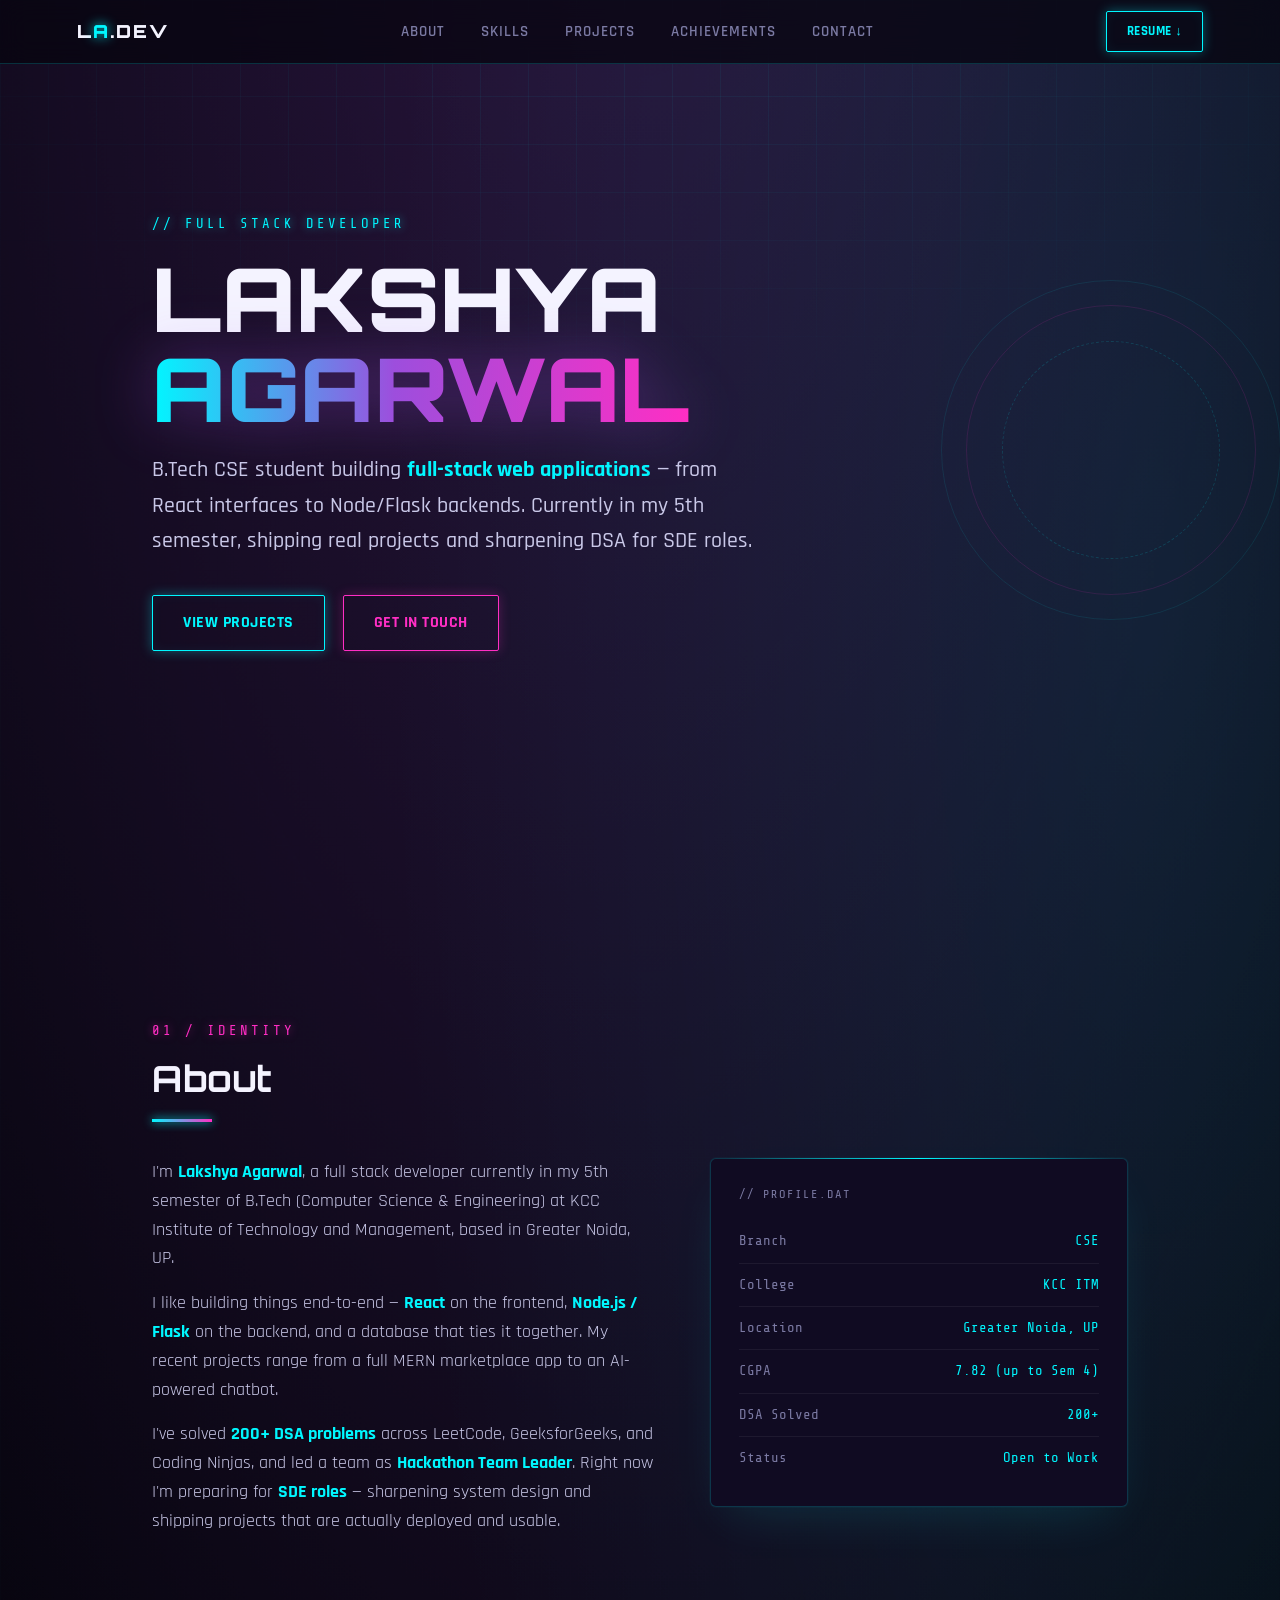
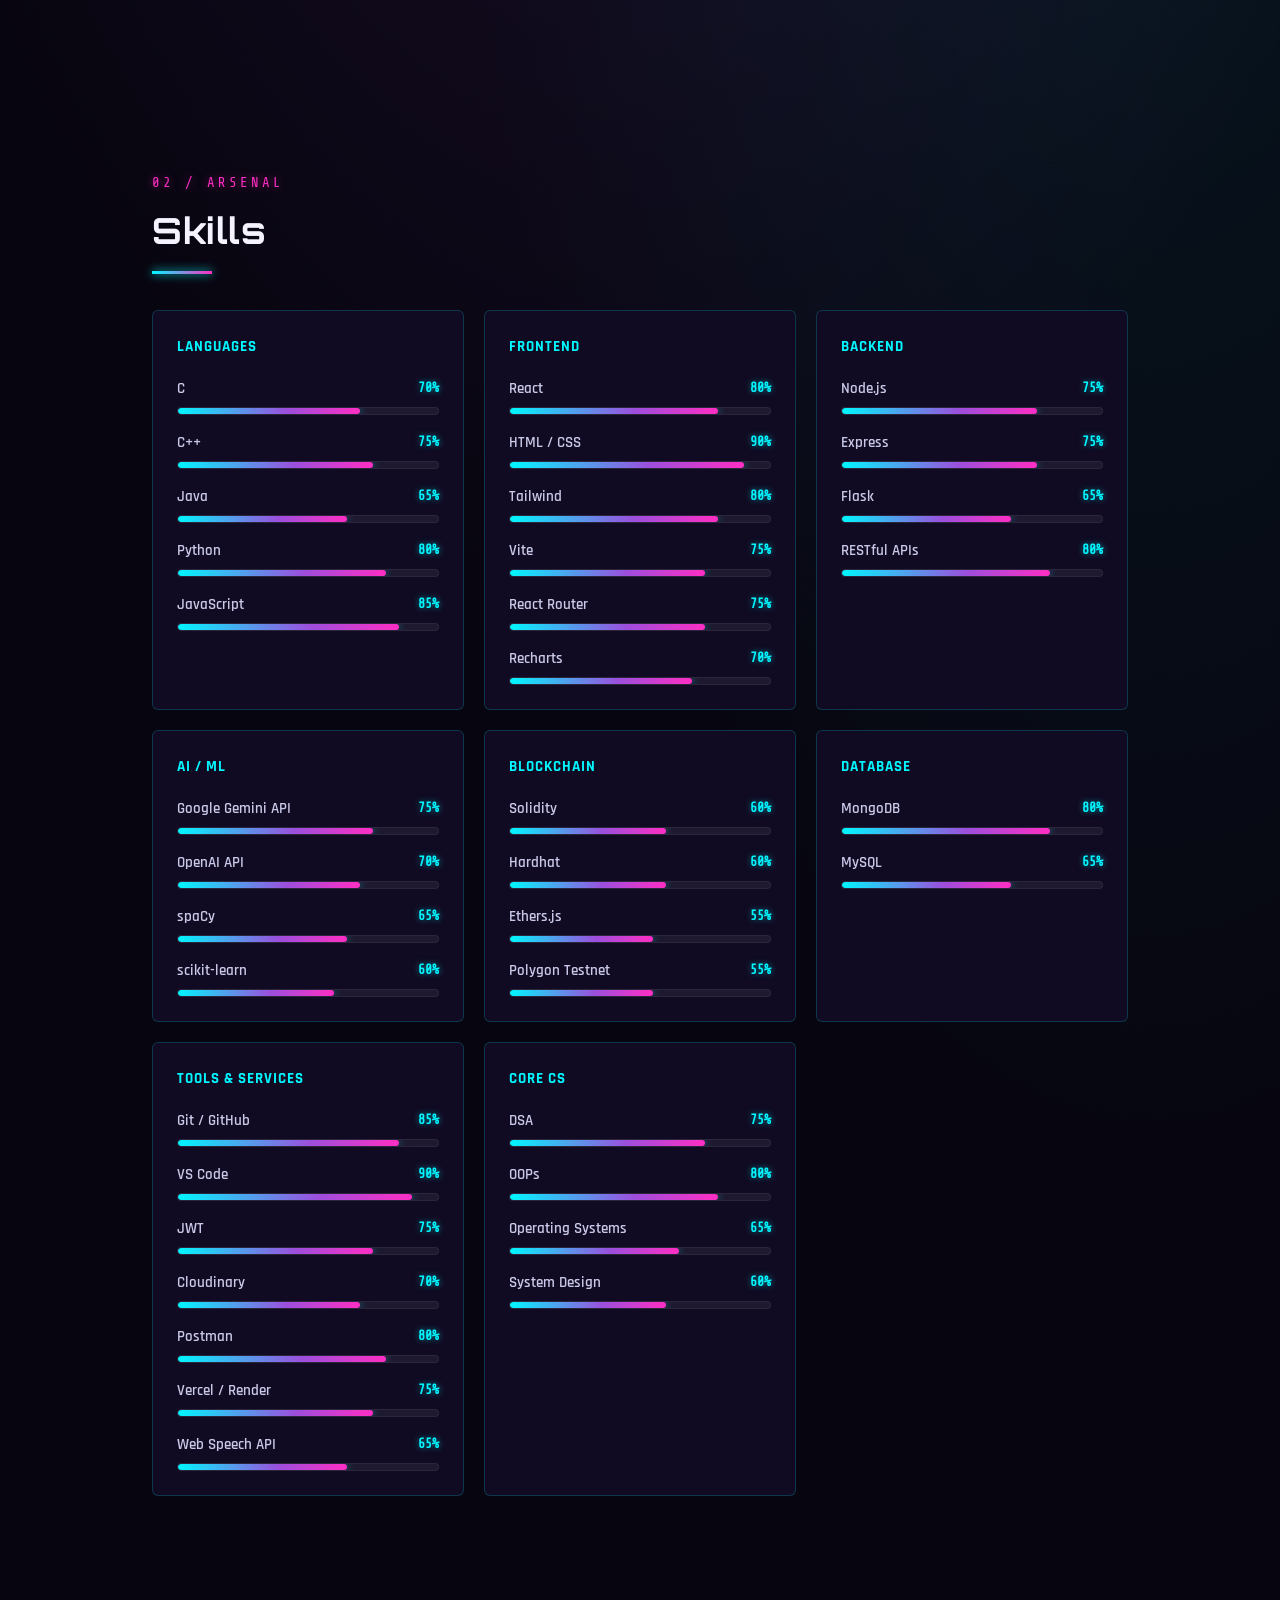
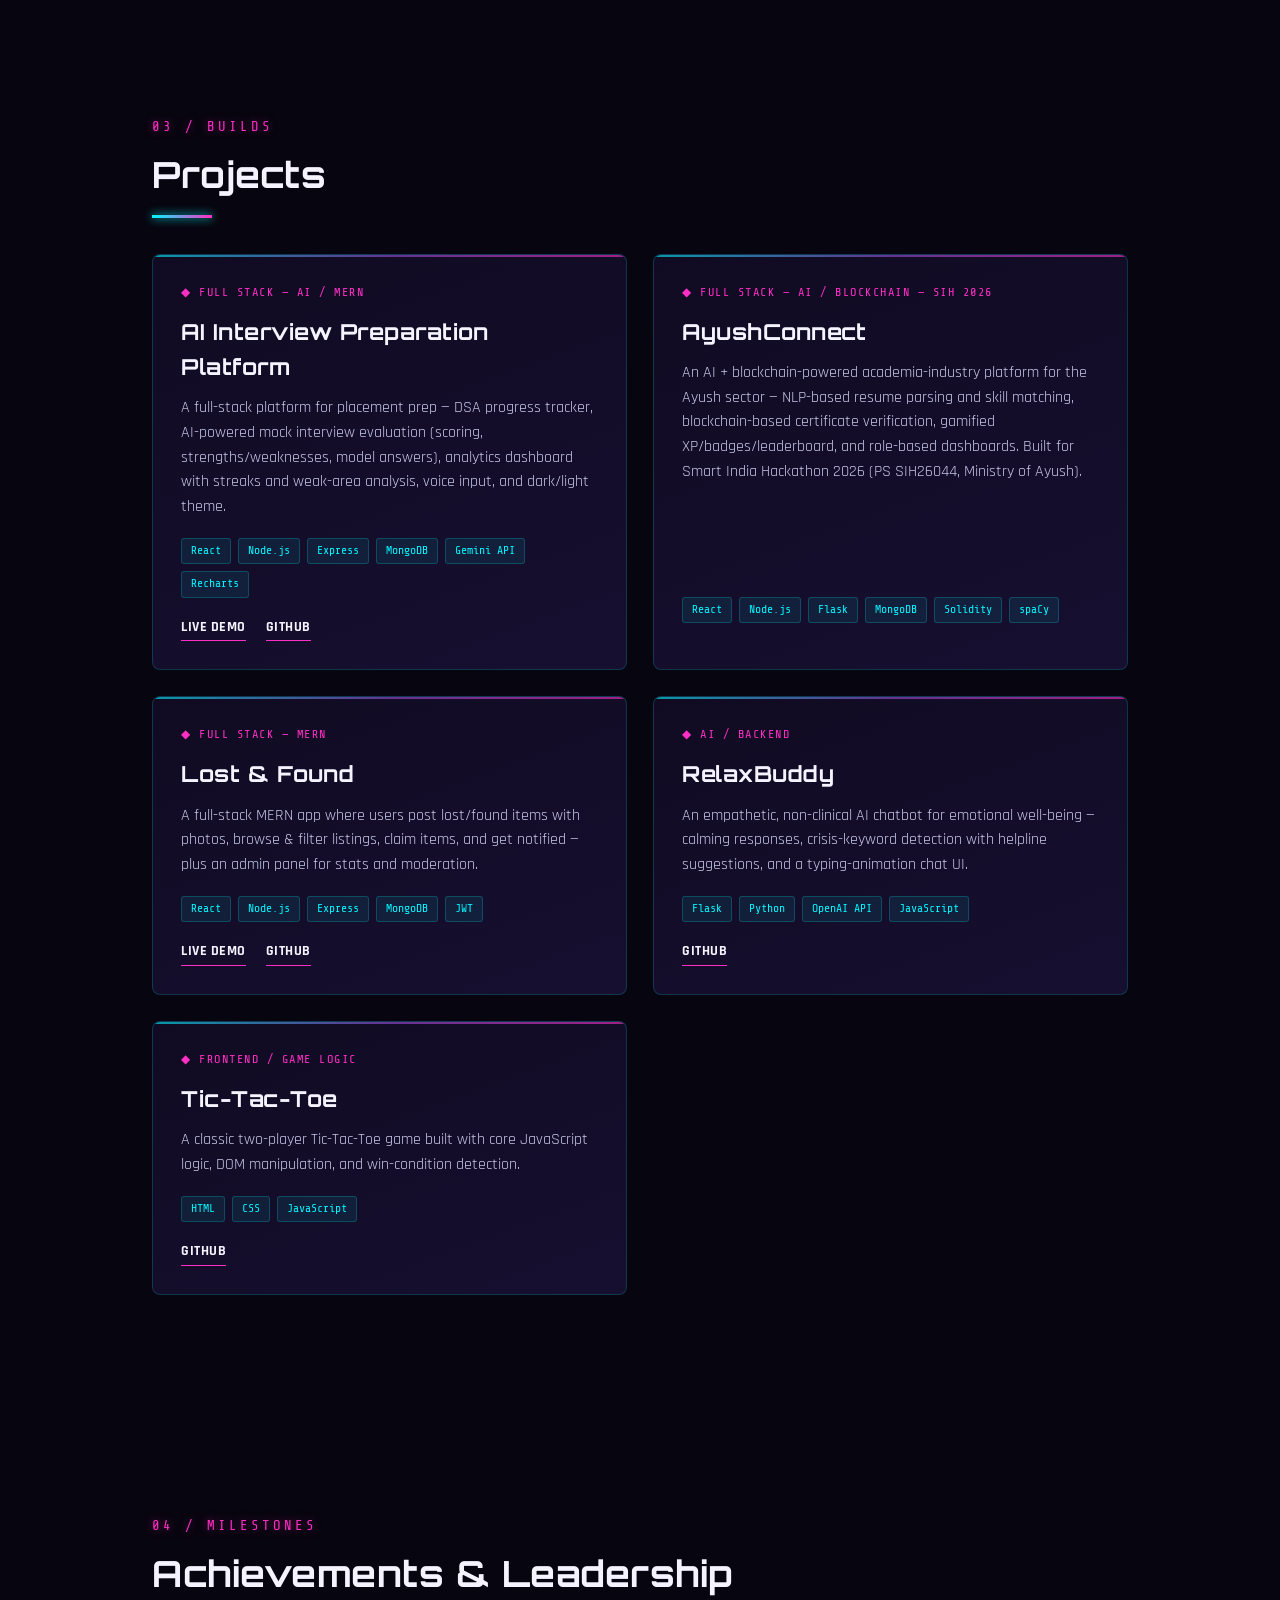
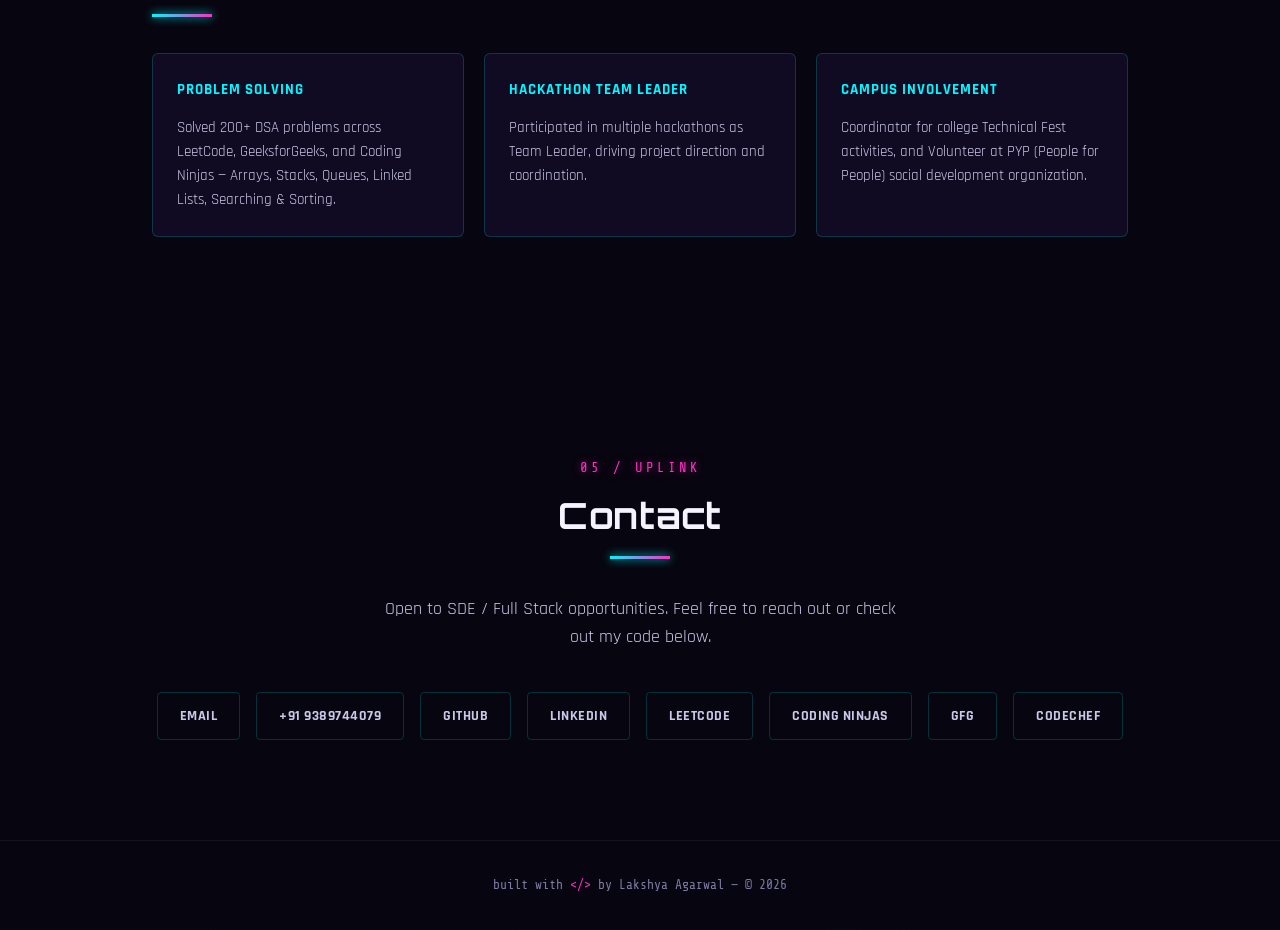
==== index.html @ dcb4e00c "Add resume.pdf" ====
<!DOCTYPE html>
<html lang="en">
<head>
<meta charset="UTF-8">
<meta name="viewport" content="width=device-width, initial-scale=1.0">
<meta name="description" content="Lakshya Agarwal — Full Stack Developer & B.Tech CSE student. React, Node.js, Flask, MongoDB. AI-integrated and blockchain projects.">
<meta property="og:title" content="Lakshya Agarwal — Full Stack Developer">
<meta property="og:description" content="B.Tech CSE student building full-stack and AI-integrated web applications.">
<meta property="og:type" content="website">
<link rel="icon" href="data:image/svg+xml,<svg xmlns=%22http://www.w3.org/2000/svg%22 viewBox=%220 0 100 100%22><text y=%22.9em%22 font-size=%2290%22 fill=%22%2300f7ff%22>L</text></svg>">
<title>Lakshya Agarwal — Full Stack Developer</title>
<link rel="preconnect" href="https://fonts.googleapis.com">
<link href="https://fonts.googleapis.com/css2?family=Orbitron:wght@500;700;900&family=Rajdhani:wght@400;500;600;700&family=Share+Tech+Mono&display=swap" rel="stylesheet">
<link rel="stylesheet" href="skills.css">
<style>
  :root{
    --bg:#07050f;
    --bg-alt:#0b0818;
    --surface:#100b22;
    --surface-2:#160f30;
    --border:rgba(0,247,255,0.18);
    --border-soft:rgba(255,255,255,0.06);
    --text:#c9c8e8;
    --text-dim:#7b7aa3;
    --text-bright:#f4f3ff;
    --cyan:#00f7ff;
    --magenta:#ff2ec4;
    --violet:#9d4edd;
    --amber:#ffcf5c;
    --disp:'Orbitron', sans-serif;
    --body:'Rajdhani', sans-serif;
    --mono:'Share Tech Mono', monospace;
  }
  *{margin:0;padding:0;box-sizing:border-box;}
  html{scroll-behavior:smooth;}
  body{
    background:
      radial-gradient(ellipse 80% 50% at 50% -10%, rgba(157,78,221,0.25), transparent),
      radial-gradient(ellipse 60% 40% at 90% 10%, rgba(0,247,255,0.10), transparent),
      var(--bg);
    color:var(--text);
    font-family:var(--body);
    font-size:18px;
    line-height:1.6;
    overflow-x:hidden;
  }
  ::selection{background:var(--magenta);color:#07050f;}
  a{color:inherit;}
 
  /* grid backdrop */
  .grid-bg{
    position:fixed;inset:0;z-index:-1;
    background-image:
      linear-gradient(rgba(0,247,255,0.05) 1px, transparent 1px),
      linear-gradient(90deg, rgba(0,247,255,0.05) 1px, transparent 1px);
    background-size:48px 48px;
    mask-image:radial-gradient(ellipse 90% 60% at 50% 0%, black 20%, transparent 75%);
  }
 
  h1,h2,h3{font-family:var(--disp);color:var(--text-bright);letter-spacing:0.5px;}
 
  /* ===== NAV ===== */
  nav{
    position:fixed;top:0;left:0;right:0;z-index:100;
    background:rgba(7,5,15,0.75);
    backdrop-filter:blur(14px);
    border-bottom:1px solid var(--border);
    display:flex;align-items:center;justify-content:space-between;
    padding:0 6vw;height:64px;
  }
  .logo{font-family:var(--disp);font-weight:900;font-size:18px;color:var(--text-bright);letter-spacing:2px;}
  .logo span{color:var(--cyan);text-shadow:0 0 12px var(--cyan);}
  .nav-links{display:flex;gap:36px;list-style:none;}
  .nav-links a{
    font-family:var(--body);font-weight:600;font-size:15px;
    text-decoration:none;color:var(--text-dim);letter-spacing:1px;text-transform:uppercase;
    position:relative;padding:4px 0;transition:color .2s;
  }
  .nav-links a::after{
    content:'';position:absolute;left:0;bottom:0;width:0;height:2px;
    background:var(--cyan);box-shadow:0 0 8px var(--cyan);transition:width .25s;
  }
  .nav-links a:hover{color:var(--text-bright);}
  .nav-links a:hover::after{width:100%;}
  @media(max-width:760px){.nav-links{display:none;}}
 
  section{padding:120px 8vw 100px;max-width:1180px;margin:0 auto;}
 
  /* ===== HERO ===== */
  .hero{
    min-height:100vh;display:flex;flex-direction:column;justify-content:center;
    position:relative;padding-top:64px;
  }
  .hero-eyebrow{
    font-family:var(--mono);color:var(--cyan);font-size:14px;letter-spacing:3px;
    text-transform:uppercase;margin-bottom:18px;
    text-shadow:0 0 10px rgba(0,247,255,0.6);
  }
  .hero h1{
    font-size:clamp(42px,7vw,88px);line-height:1.02;font-weight:900;
    margin-bottom:20px;
  }
  .glitch-name{
    background:linear-gradient(90deg, var(--cyan), var(--violet) 45%, var(--magenta));
    -webkit-background-clip:text;background-clip:text;color:transparent;
    filter:drop-shadow(0 0 30px rgba(157,78,221,0.45));
  }
  .hero-sub{
    font-size:22px;color:var(--text);max-width:600px;margin-bottom:36px;font-weight:500;
  }
  .hero-sub strong{color:var(--cyan);font-weight:700;}
  .hero-cta{display:flex;gap:18px;flex-wrap:wrap;}
  .btn{
    font-family:var(--body);font-weight:700;font-size:16px;letter-spacing:0.5px;
    padding:14px 30px;border-radius:2px;text-decoration:none;
    display:inline-block;transition:transform .18s, box-shadow .25s;
    text-transform:uppercase;
  }
  .btn:hover{transform:translateY(-3px);}
  .btn-neon{
    background:transparent;color:var(--cyan);border:1.5px solid var(--cyan);
    box-shadow:0 0 12px rgba(0,247,255,0.35), inset 0 0 12px rgba(0,247,255,0.05);
  }
  .btn-neon:hover{box-shadow:0 0 26px rgba(0,247,255,0.65), inset 0 0 18px rgba(0,247,255,0.15);}
  .btn-ghost-neon{
    background:transparent;color:var(--magenta);border:1.5px solid var(--magenta);
    box-shadow:0 0 12px rgba(255,46,196,0.25);
  }
  .btn-ghost-neon:hover{box-shadow:0 0 26px rgba(255,46,196,0.55);}
 
  .hero-scan{
    position:absolute;right:-4vw;top:50%;transform:translateY(-50%);
    width:340px;height:340px;border:1px solid var(--border);border-radius:50%;
    display:flex;align-items:center;justify-content:center;
    opacity:0.5;
  }
  .hero-scan::before{
    content:'';position:absolute;inset:24px;border:1px solid rgba(255,46,196,0.25);border-radius:50%;
  }
  .hero-scan::after{
    content:'';position:absolute;inset:60px;border:1px dashed rgba(0,247,255,0.3);border-radius:50%;
    animation:spin 14s linear infinite;
  }
  @keyframes spin{to{transform:rotate(360deg);}}
  @media(max-width:900px){.hero-scan{display:none;}}
 
  /* ===== SECTION HEADS ===== */
  .sec-head{margin-bottom:50px;}
  .sec-num{font-family:var(--mono);color:var(--magenta);font-size:14px;letter-spacing:3px;text-shadow:0 0 8px rgba(255,46,196,0.5);}
  .sec-title{font-size:36px;margin-top:8px;position:relative;display:inline-block;}
  .sec-title::after{
    content:'';position:absolute;left:0;bottom:-14px;width:60px;height:3px;
    background:linear-gradient(90deg, var(--cyan), var(--magenta));
    box-shadow:0 0 10px var(--cyan);
  }
 
  /* ===== ABOUT ===== */
  .about-grid{display:grid;grid-template-columns:1.2fr 1fr;gap:56px;align-items:start;}
  .about-grid p{margin-bottom:16px;color:var(--text);font-size:18px;}
  .about-grid strong{color:var(--cyan);}
  .neon-panel{
    background:var(--surface);border:1px solid var(--border);border-radius:6px;
    padding:26px 28px;position:relative;
    box-shadow:0 0 0 1px rgba(0,247,255,0.03), 0 20px 50px -20px rgba(0,247,255,0.15);
  }
  .neon-panel::before{
    content:'';position:absolute;top:-1px;left:14px;right:14px;height:1px;
    background:linear-gradient(90deg, transparent, var(--cyan), transparent);
  }
  .panel-label{font-family:var(--mono);color:var(--text-dim);font-size:12px;letter-spacing:2px;margin-bottom:16px;text-transform:uppercase;}
  .stat-row{display:flex;justify-content:space-between;padding:10px 0;border-bottom:1px solid var(--border-soft);font-family:var(--mono);font-size:14px;}
  .stat-row:last-child{border-bottom:none;}
  .stat-row span:first-child{color:var(--text-dim);}
  .stat-row span:last-child{color:var(--cyan);}
 
  /* ===== SKILLS ===== */
  .skills-grid{display:grid;grid-template-columns:repeat(auto-fit,minmax(240px,1fr));gap:20px;}
  .skill-card{
    background:var(--surface);border:1px solid var(--border);border-radius:6px;padding:24px;
    transition:border-color .2s, box-shadow .2s, transform .2s;
  }
  .skill-card:hover{
    border-color:var(--cyan);box-shadow:0 0 22px rgba(0,247,255,0.25);transform:translateY(-4px);
  }
  .skill-card h3{font-size:15px;color:var(--cyan);letter-spacing:1px;margin-bottom:14px;text-transform:uppercase;font-family:var(--body);font-weight:700;}
  .skill-tags{display:flex;flex-wrap:wrap;gap:8px;}
  .skill-tags span{
    font-family:var(--mono);font-size:12.5px;color:var(--text);
    border:1px solid var(--border-soft);padding:5px 10px;border-radius:3px;background:rgba(255,255,255,0.02);
  }
 
  /* ===== PROJECTS ===== */
  .projects-grid{display:grid;grid-template-columns:repeat(auto-fit,minmax(320px,1fr));gap:26px;}
  .project-card{
    background:linear-gradient(160deg, var(--surface), var(--surface-2));
    border:1px solid var(--border);border-radius:8px;padding:28px;
    display:flex;flex-direction:column;height:100%;position:relative;overflow:hidden;
    transition:transform .25s, box-shadow .25s, border-color .25s;
  }
  .project-card::before{
    content:'';position:absolute;top:0;left:0;width:100%;height:2px;
    background:linear-gradient(90deg, var(--cyan), var(--violet), var(--magenta));
    opacity:0.6;
  }
  .project-card:hover{
    transform:translateY(-6px);
    border-color:rgba(0,247,255,0.4);
    box-shadow:0 20px 50px -20px rgba(157,78,221,0.4), 0 0 30px -10px rgba(0,247,255,0.2);
  }
  .project-tag{font-family:var(--mono);font-size:12px;color:var(--magenta);letter-spacing:1.5px;margin-bottom:12px;text-transform:uppercase;}
  .project-card h3{font-size:22px;margin-bottom:12px;}
  .project-card p{color:var(--text);font-size:15.5px;flex:1;margin-bottom:18px;}
  .project-stack{display:flex;flex-wrap:wrap;gap:7px;margin-bottom:18px;}
  .project-stack span{
    font-family:var(--mono);font-size:11.5px;color:var(--cyan);
    background:rgba(0,247,255,0.08);border:1px solid rgba(0,247,255,0.2);
    padding:3px 9px;border-radius:3px;
  }
  .project-links{display:flex;gap:20px;}
  .project-links a{
    font-family:var(--body);font-weight:700;font-size:14px;text-decoration:none;color:var(--text-bright);
    border-bottom:1.5px solid var(--magenta);padding-bottom:2px;transition:color .2s, border-color .2s;
    text-transform:uppercase;letter-spacing:0.5px;
  }
  .project-links a:hover{color:var(--cyan);border-color:var(--cyan);}
 
  /* ===== CONTACT ===== */
  .contact-wrap{text-align:center;}
  .contact-wrap .sec-title::after{left:50%;transform:translateX(-50%);}
  .contact-sub{color:var(--text);font-size:18px;max-width:520px;margin:0 auto 40px;}
  .contact-links{display:flex;gap:16px;flex-wrap:wrap;justify-content:center;}
  .contact-links a{
    font-family:var(--body);font-weight:700;font-size:14px;letter-spacing:0.5px;
    color:var(--text);border:1px solid var(--border);padding:12px 22px;border-radius:4px;
    text-decoration:none;transition:all .2s;text-transform:uppercase;
  }
  .contact-links a:hover{
    color:var(--cyan);border-color:var(--cyan);box-shadow:0 0 18px rgba(0,247,255,0.3);
  }
 
  footer{
    text-align:center;padding:34px;font-family:var(--mono);font-size:13px;color:var(--text-dim);
    border-top:1px solid var(--border-soft);
  }
  footer span{color:var(--magenta);}
 
  @media(max-width:800px){
    .about-grid{grid-template-columns:1fr;}
    section{padding:100px 6vw 70px;}
    .hero-sub{font-size:19px;}
  }
</style>
</head>
<body>
 
<div class="grid-bg"></div>
 
<nav>
  <div class="logo">L<span>A</span>.DEV</div>
  <ul class="nav-links">
    <li><a href="#about">About</a></li>
    <li><a href="#skills">Skills</a></li>
    <li><a href="#projects">Projects</a></li>
    <li><a href="#achievements">Achievements</a></li>
    <li><a href="#contact">Contact</a></li>
  </ul>
  <a href="resume.pdf" class="btn btn-neon" style="padding:9px 20px;font-size:13px;" target="_blank">Resume ↓</a>
</nav>
 
<!-- HERO -->
<section class="hero" id="top">
  <div class="hero-eyebrow">// Full Stack Developer</div>
  <h1>LAKSHYA<br><span class="glitch-name">AGARWAL</span></h1>
  <p class="hero-sub">B.Tech CSE student building <strong>full-stack web applications</strong> — from React interfaces to Node/Flask backends. Currently in my 5th semester, shipping real projects and sharpening DSA for SDE roles.</p>
  <div class="hero-cta">
    <a href="#projects" class="btn btn-neon">View Projects</a>
    <a href="#contact" class="btn btn-ghost-neon">Get In Touch</a>
  </div>
  <div class="hero-scan"></div>
</section>
 
<!-- ABOUT -->
<section id="about">
  <div class="sec-head">
    <div class="sec-num">01 / IDENTITY</div>
    <h2 class="sec-title">About</h2>
  </div>
  <div class="about-grid">
    <div>
      <p>I'm <strong>Lakshya Agarwal</strong>, a full stack developer currently in my 5th semester of B.Tech (Computer Science & Engineering) at KCC Institute of Technology and Management, based in Greater Noida, UP.</p>
      <p>I like building things end-to-end — <strong>React</strong> on the frontend, <strong>Node.js / Flask</strong> on the backend, and a database that ties it together. My recent projects range from a full MERN marketplace app to an AI-powered chatbot.</p>
      <p>I've solved <strong>200+ DSA problems</strong> across LeetCode, GeeksforGeeks, and Coding Ninjas, and led a team as <strong>Hackathon Team Leader</strong>. Right now I'm preparing for <strong>SDE roles</strong> — sharpening system design and shipping projects that are actually deployed and usable.</p>
    </div>
    <div class="neon-panel">
      <div class="panel-label">// profile.dat</div>
      <div class="stat-row"><span>Branch</span><span>CSE</span></div>
      <div class="stat-row"><span>College</span><span>KCC ITM</span></div>
      <div class="stat-row"><span>Location</span><span>Greater Noida, UP</span></div>
      <div class="stat-row"><span>CGPA</span><span>7.82 (up to Sem 4)</span></div>
      <div class="stat-row"><span>DSA Solved</span><span>200+</span></div>
      <div class="stat-row"><span>Status</span><span>Open to Work</span></div>
    </div>
  </div>
</section>
 
<!-- SKILLS -->
<section id="skills">
  <div class="sec-head">
    <div class="sec-num">02 / ARSENAL</div>
    <h2 class="sec-title">Skills</h2>
  </div>

  <div class="skills-bar-grid">

    <div class="skill-card">
      <h3>Languages</h3>
      <div class="skill-item">
        <div class="skill-line"><span>C</span><span class="skill-pct">70%</span></div>
        <div class="skill-track"><div class="skill-fill" data-percent="70"></div></div>
      </div>
      <div class="skill-item">
        <div class="skill-line"><span>C++</span><span class="skill-pct">75%</span></div>
        <div class="skill-track"><div class="skill-fill" data-percent="75"></div></div>
      </div>
      <div class="skill-item">
        <div class="skill-line"><span>Java</span><span class="skill-pct">65%</span></div>
        <div class="skill-track"><div class="skill-fill" data-percent="65"></div></div>
      </div>
      <div class="skill-item">
        <div class="skill-line"><span>Python</span><span class="skill-pct">80%</span></div>
        <div class="skill-track"><div class="skill-fill" data-percent="80"></div></div>
      </div>
      <div class="skill-item">
        <div class="skill-line"><span>JavaScript</span><span class="skill-pct">85%</span></div>
        <div class="skill-track"><div class="skill-fill" data-percent="85"></div></div>
      </div>
    </div>

    <div class="skill-card">
      <h3>Frontend</h3>
      <div class="skill-item">
        <div class="skill-line"><span>React</span><span class="skill-pct">80%</span></div>
        <div class="skill-track"><div class="skill-fill" data-percent="80"></div></div>
      </div>
      <div class="skill-item">
        <div class="skill-line"><span>HTML / CSS</span><span class="skill-pct">90%</span></div>
        <div class="skill-track"><div class="skill-fill" data-percent="90"></div></div>
      </div>
      <div class="skill-item">
        <div class="skill-line"><span>Tailwind</span><span class="skill-pct">80%</span></div>
        <div class="skill-track"><div class="skill-fill" data-percent="80"></div></div>
      </div>
      <div class="skill-item">
        <div class="skill-line"><span>Vite</span><span class="skill-pct">75%</span></div>
        <div class="skill-track"><div class="skill-fill" data-percent="75"></div></div>
      </div>
      <div class="skill-item">
        <div class="skill-line"><span>React Router</span><span class="skill-pct">75%</span></div>
        <div class="skill-track"><div class="skill-fill" data-percent="75"></div></div>
      </div>
      <div class="skill-item">
        <div class="skill-line"><span>Recharts</span><span class="skill-pct">70%</span></div>
        <div class="skill-track"><div class="skill-fill" data-percent="70"></div></div>
      </div>
    </div>

    <div class="skill-card">
      <h3>Backend</h3>
      <div class="skill-item">
        <div class="skill-line"><span>Node.js</span><span class="skill-pct">75%</span></div>
        <div class="skill-track"><div class="skill-fill" data-percent="75"></div></div>
      </div>
      <div class="skill-item">
        <div class="skill-line"><span>Express</span><span class="skill-pct">75%</span></div>
        <div class="skill-track"><div class="skill-fill" data-percent="75"></div></div>
      </div>
      <div class="skill-item">
        <div class="skill-line"><span>Flask</span><span class="skill-pct">65%</span></div>
        <div class="skill-track"><div class="skill-fill" data-percent="65"></div></div>
      </div>
      <div class="skill-item">
        <div class="skill-line"><span>RESTful APIs</span><span class="skill-pct">80%</span></div>
        <div class="skill-track"><div class="skill-fill" data-percent="80"></div></div>
      </div>
    </div>

    <div class="skill-card">
      <h3>AI / ML</h3>
      <div class="skill-item">
        <div class="skill-line"><span>Google Gemini API</span><span class="skill-pct">75%</span></div>
        <div class="skill-track"><div class="skill-fill" data-percent="75"></div></div>
      </div>
      <div class="skill-item">
        <div class="skill-line"><span>OpenAI API</span><span class="skill-pct">70%</span></div>
        <div class="skill-track"><div class="skill-fill" data-percent="70"></div></div>
      </div>
      <div class="skill-item">
        <div class="skill-line"><span>spaCy</span><span class="skill-pct">65%</span></div>
        <div class="skill-track"><div class="skill-fill" data-percent="65"></div></div>
      </div>
      <div class="skill-item">
        <div class="skill-line"><span>scikit-learn</span><span class="skill-pct">60%</span></div>
        <div class="skill-track"><div class="skill-fill" data-percent="60"></div></div>
      </div>
    </div>

    <div class="skill-card">
      <h3>Blockchain</h3>
      <div class="skill-item">
        <div class="skill-line"><span>Solidity</span><span class="skill-pct">60%</span></div>
        <div class="skill-track"><div class="skill-fill" data-percent="60"></div></div>
      </div>
      <div class="skill-item">
        <div class="skill-line"><span>Hardhat</span><span class="skill-pct">60%</span></div>
        <div class="skill-track"><div class="skill-fill" data-percent="60"></div></div>
      </div>
      <div class="skill-item">
        <div class="skill-line"><span>Ethers.js</span><span class="skill-pct">55%</span></div>
        <div class="skill-track"><div class="skill-fill" data-percent="55"></div></div>
      </div>
      <div class="skill-item">
        <div class="skill-line"><span>Polygon Testnet</span><span class="skill-pct">55%</span></div>
        <div class="skill-track"><div class="skill-fill" data-percent="55"></div></div>
      </div>
    </div>

    <div class="skill-card">
      <h3>Database</h3>
      <div class="skill-item">
        <div class="skill-line"><span>MongoDB</span><span class="skill-pct">80%</span></div>
        <div class="skill-track"><div class="skill-fill" data-percent="80"></div></div>
      </div>
      <div class="skill-item">
        <div class="skill-line"><span>MySQL</span><span class="skill-pct">65%</span></div>
        <div class="skill-track"><div class="skill-fill" data-percent="65"></div></div>
      </div>
    </div>

    <div class="skill-card">
      <h3>Tools & Services</h3>
      <div class="skill-item">
        <div class="skill-line"><span>Git / GitHub</span><span class="skill-pct">85%</span></div>
        <div class="skill-track"><div class="skill-fill" data-percent="85"></div></div>
      </div>
      <div class="skill-item">
        <div class="skill-line"><span>VS Code</span><span class="skill-pct">90%</span></div>
        <div class="skill-track"><div class="skill-fill" data-percent="90"></div></div>
      </div>
      <div class="skill-item">
        <div class="skill-line"><span>JWT</span><span class="skill-pct">75%</span></div>
        <div class="skill-track"><div class="skill-fill" data-percent="75"></div></div>
      </div>
      <div class="skill-item">
        <div class="skill-line"><span>Cloudinary</span><span class="skill-pct">70%</span></div>
        <div class="skill-track"><div class="skill-fill" data-percent="70"></div></div>
      </div>
      <div class="skill-item">
        <div class="skill-line"><span>Postman</span><span class="skill-pct">80%</span></div>
        <div class="skill-track"><div class="skill-fill" data-percent="80"></div></div>
      </div>
      <div class="skill-item">
        <div class="skill-line"><span>Vercel / Render</span><span class="skill-pct">75%</span></div>
        <div class="skill-track"><div class="skill-fill" data-percent="75"></div></div>
      </div>
      <div class="skill-item">
        <div class="skill-line"><span>Web Speech API</span><span class="skill-pct">65%</span></div>
        <div class="skill-track"><div class="skill-fill" data-percent="65"></div></div>
      </div>
    </div>

    <div class="skill-card">
      <h3>Core CS</h3>
      <div class="skill-item">
        <div class="skill-line"><span>DSA</span><span class="skill-pct">75%</span></div>
        <div class="skill-track"><div class="skill-fill" data-percent="75"></div></div>
      </div>
      <div class="skill-item">
        <div class="skill-line"><span>OOPs</span><span class="skill-pct">80%</span></div>
        <div class="skill-track"><div class="skill-fill" data-percent="80"></div></div>
      </div>
      <div class="skill-item">
        <div class="skill-line"><span>Operating Systems</span><span class="skill-pct">65%</span></div>
        <div class="skill-track"><div class="skill-fill" data-percent="65"></div></div>
      </div>
      <div class="skill-item">
        <div class="skill-line"><span>System Design</span><span class="skill-pct">60%</span></div>
        <div class="skill-track"><div class="skill-fill" data-percent="60"></div></div>
      </div>
    </div>

  </div>
</section>
 
<!-- PROJECTS -->
<section id="projects">
  <div class="sec-head">
    <div class="sec-num">03 / BUILDS</div>
    <h2 class="sec-title">Projects</h2>
  </div>
  <div class="projects-grid">
    <div class="project-card">
      <div class="project-tag">◆ Full Stack — AI / MERN</div>
      <h3>AI Interview Preparation Platform</h3>
      <p>A full-stack platform for placement prep — DSA progress tracker, AI-powered mock interview evaluation (scoring, strengths/weaknesses, model answers), analytics dashboard with streaks and weak-area analysis, voice input, and dark/light theme.</p>
      <div class="project-stack"><span>React</span><span>Node.js</span><span>Express</span><span>MongoDB</span><span>Gemini API</span><span>Recharts</span></div>
      <div class="project-links"><a href="https://ai-interview-prep-platform-two.vercel.app/" target="_blank">Live Demo</a><a href="https://github.com/lakshya778/ai-interview-prep-platform" target="_blank">GitHub</a></div>
    </div>
    <div class="project-card">
      <div class="project-tag">◆ Full Stack — AI / Blockchain — SIH 2026</div>
      <h3>AyushConnect</h3>
      <p>An AI + blockchain-powered academia-industry platform for the Ayush sector — NLP-based resume parsing and skill matching, blockchain-based certificate verification, gamified XP/badges/leaderboard, and role-based dashboards. Built for Smart India Hackathon 2026 (PS SIH26044, Ministry of Ayush).</p>
      <div class="project-stack"><span>React</span><span>Node.js</span><span>Flask</span><span>MongoDB</span><span>Solidity</span><span>spaCy</span></div>
      <div class="project-links"></div>
    </div>
    <div class="project-card">
      <div class="project-tag">◆ Full Stack — MERN</div>
      <h3>Lost & Found</h3>
      <p>A full-stack MERN app where users post lost/found items with photos, browse & filter listings, claim items, and get notified — plus an admin panel for stats and moderation.</p>
      <div class="project-stack"><span>React</span><span>Node.js</span><span>Express</span><span>MongoDB</span><span>JWT</span></div>
      <div class="project-links"><a href="https://lost-and-found-eight-pearl.vercel.app" target="_blank">Live Demo</a><a href="https://github.com/lakshya778/lost-and-found" target="_blank">GitHub</a></div>
    </div>
    <div class="project-card">
      <div class="project-tag">◆ AI / Backend</div>
      <h3>RelaxBuddy</h3>
      <p>An empathetic, non-clinical AI chatbot for emotional well-being — calming responses, crisis-keyword detection with helpline suggestions, and a typing-animation chat UI.</p>
      <div class="project-stack"><span>Flask</span><span>Python</span><span>OpenAI API</span><span>JavaScript</span></div>
      <div class="project-links"><a href="https://github.com/lakshya778/relax-buddy" target="_blank">GitHub</a></div>
    </div>
    <div class="project-card">
      <div class="project-tag">◆ Frontend / Game Logic</div>
      <h3>Tic-Tac-Toe</h3>
      <p>A classic two-player Tic-Tac-Toe game built with core JavaScript logic, DOM manipulation, and win-condition detection.</p>
      <div class="project-stack"><span>HTML</span><span>CSS</span><span>JavaScript</span></div>
      <div class="project-links"><a href="https://github.com/lakshya778/Tic-Tac-Toe" target="_blank">GitHub</a></div>
    </div>
  </div>
</section>
 
<!-- ACHIEVEMENTS -->
<section id="achievements">
  <div class="sec-head">
    <div class="sec-num">04 / MILESTONES</div>
    <h2 class="sec-title">Achievements & Leadership</h2>
  </div>
  <div class="skills-grid">
    <div class="skill-card">
      <h3>Problem Solving</h3>
      <p style="color:var(--text);font-size:15px;">Solved 200+ DSA problems across LeetCode, GeeksforGeeks, and Coding Ninjas — Arrays, Stacks, Queues, Linked Lists, Searching & Sorting.</p>
    </div>
    <div class="skill-card">
      <h3>Hackathon Team Leader</h3>
      <p style="color:var(--text);font-size:15px;">Participated in multiple hackathons as Team Leader, driving project direction and coordination.</p>
    </div>
    <div class="skill-card">
      <h3>Campus Involvement</h3>
      <p style="color:var(--text);font-size:15px;">Coordinator for college Technical Fest activities, and Volunteer at PYP (People for People) social development organization.</p>
    </div>
  </div>
</section>
 
<!-- CONTACT -->
<section id="contact" class="contact-wrap">
  <div class="sec-head">
    <div class="sec-num">05 / UPLINK</div>
    <h2 class="sec-title">Contact</h2>
  </div>
  <p class="contact-sub">Open to SDE / Full Stack opportunities. Feel free to reach out or check out my code below.</p>
  <div class="contact-links">
    <a href="mailto:agarwallakshya778@gmail.com">Email</a>
    <a href="tel:+919389744079">+91 9389744079</a>
    <a href="https://github.com/lakshya778" target="_blank">GitHub</a>
    <a href="https://www.linkedin.com/in/lakshya-agarwal-02941732b/" target="_blank">LinkedIn</a>
    <a href="https://leetcode.com/u/cooder007/" target="_blank">LeetCode</a>
    <a href="https://www.naukri.com/code360/profile/63f28f53-5437-409f-b2a7-873f97a61b51" target="_blank">Coding Ninjas</a>
    <a href="https://www.geeksforgeeks.org/profile/agarwallakshya778" target="_blank">GFG</a>
    <a href="https://www.codechef.com/users/pride_story_82" target="_blank">CodeChef</a>
  </div>
</section>
 
<footer>
  built with <span>&lt;/&gt;</span> by Lakshya Agarwal — © 2026
</footer>
 
<script src="skills.js"></script>
</body>
</html>
---- skills.css ----
/* ============================================= */
/* SKILL PROGRESS BARS — matches portfolio theme  */
/* Uses the same :root variables already defined  */
/* in your portfolio.html (--cyan, --magenta etc) */
/* ============================================= */

.skills-bar-grid{
  display:grid;
  grid-template-columns:repeat(auto-fit,minmax(260px,1fr));
  gap:20px;
}

.skills-bar-grid .skill-card{
  background:var(--surface);
  border:1px solid var(--border);
  border-radius:6px;
  padding:24px;
}

.skills-bar-grid .skill-card h3{
  font-size:15px;
  color:var(--cyan);
  letter-spacing:1px;
  margin-bottom:18px;
  text-transform:uppercase;
  font-family:var(--body);
  font-weight:700;
}

.skill-item{
  margin-bottom:16px;
}
.skill-item:last-child{
  margin-bottom:0;
}

.skill-line{
  display:flex;
  justify-content:space-between;
  align-items:center;
  font-family:var(--body);
  font-size:15px;
  font-weight:600;
  color:var(--text);
  margin-bottom:6px;
}

.skill-pct{
  font-family:var(--mono);
  font-size:13px;
  color:var(--cyan);
  text-shadow:0 0 6px rgba(0,247,255,0.5);
}

.skill-track{
  width:100%;
  height:8px;
  border-radius:4px;
  background:rgba(255,255,255,0.06);
  border:1px solid var(--border-soft);
  overflow:hidden;
  position:relative;
}

.skill-fill{
  height:100%;
  width:0%;               /* JS animates this to data-percent */
  border-radius:4px;
  background:linear-gradient(90deg, var(--cyan), var(--violet) 60%, var(--magenta));
  box-shadow:0 0 10px rgba(0,247,255,0.5);
  transition:width 1.1s cubic-bezier(.22,.9,.3,1);
}

@media(max-width:760px){
  .skills-bar-grid{
    grid-template-columns:1fr;
  }
}
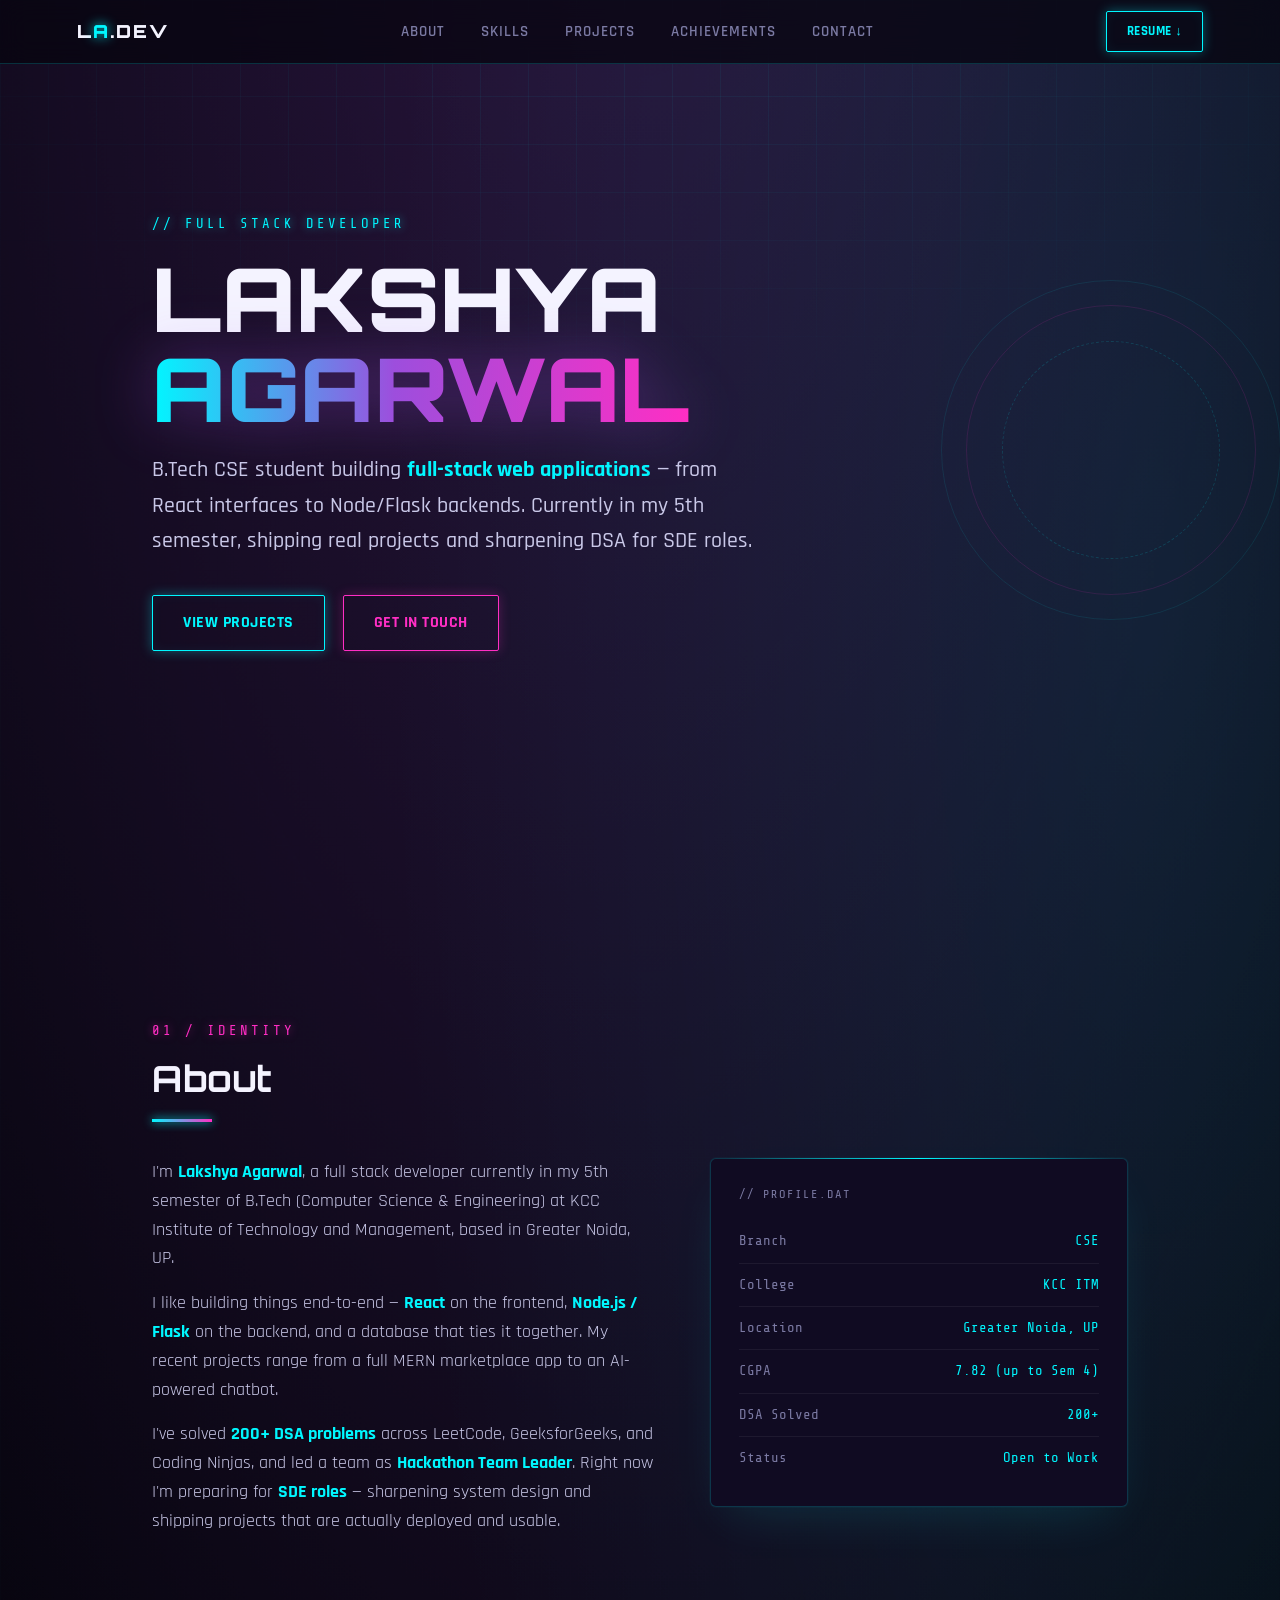
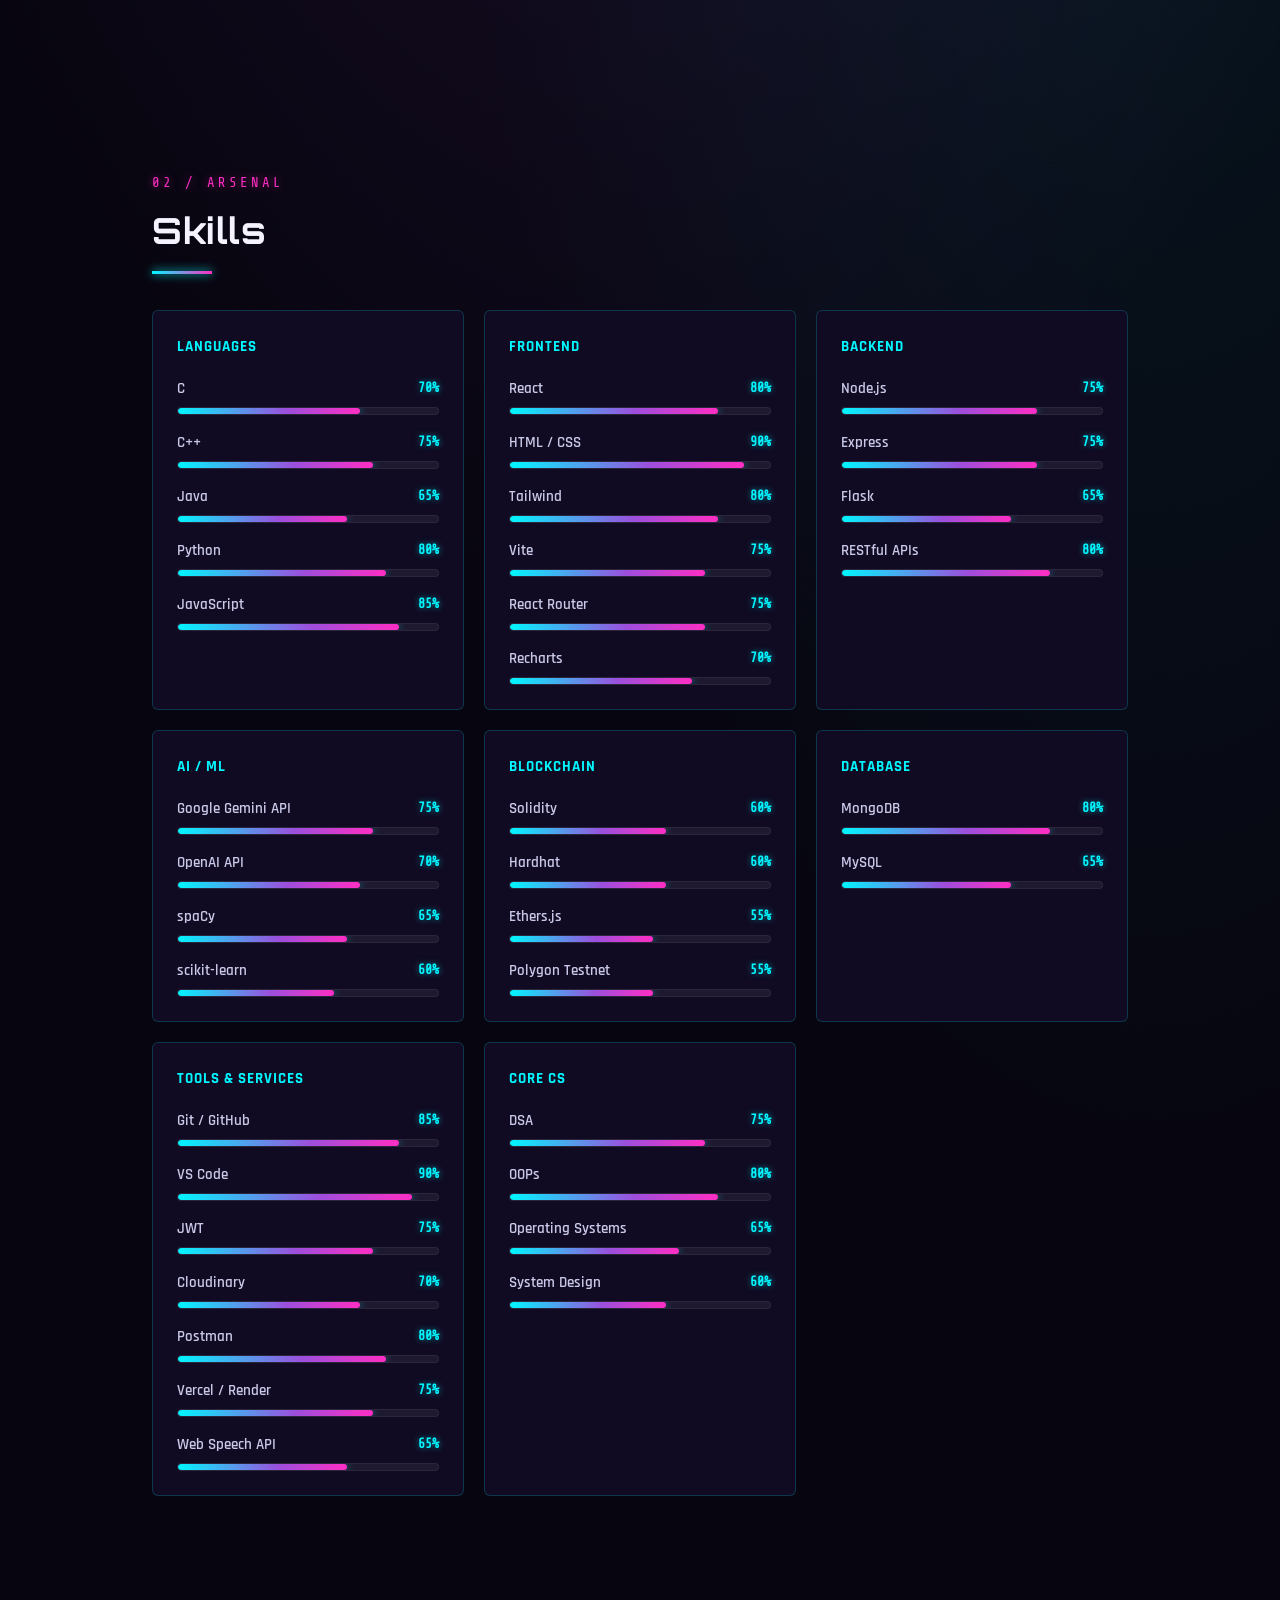
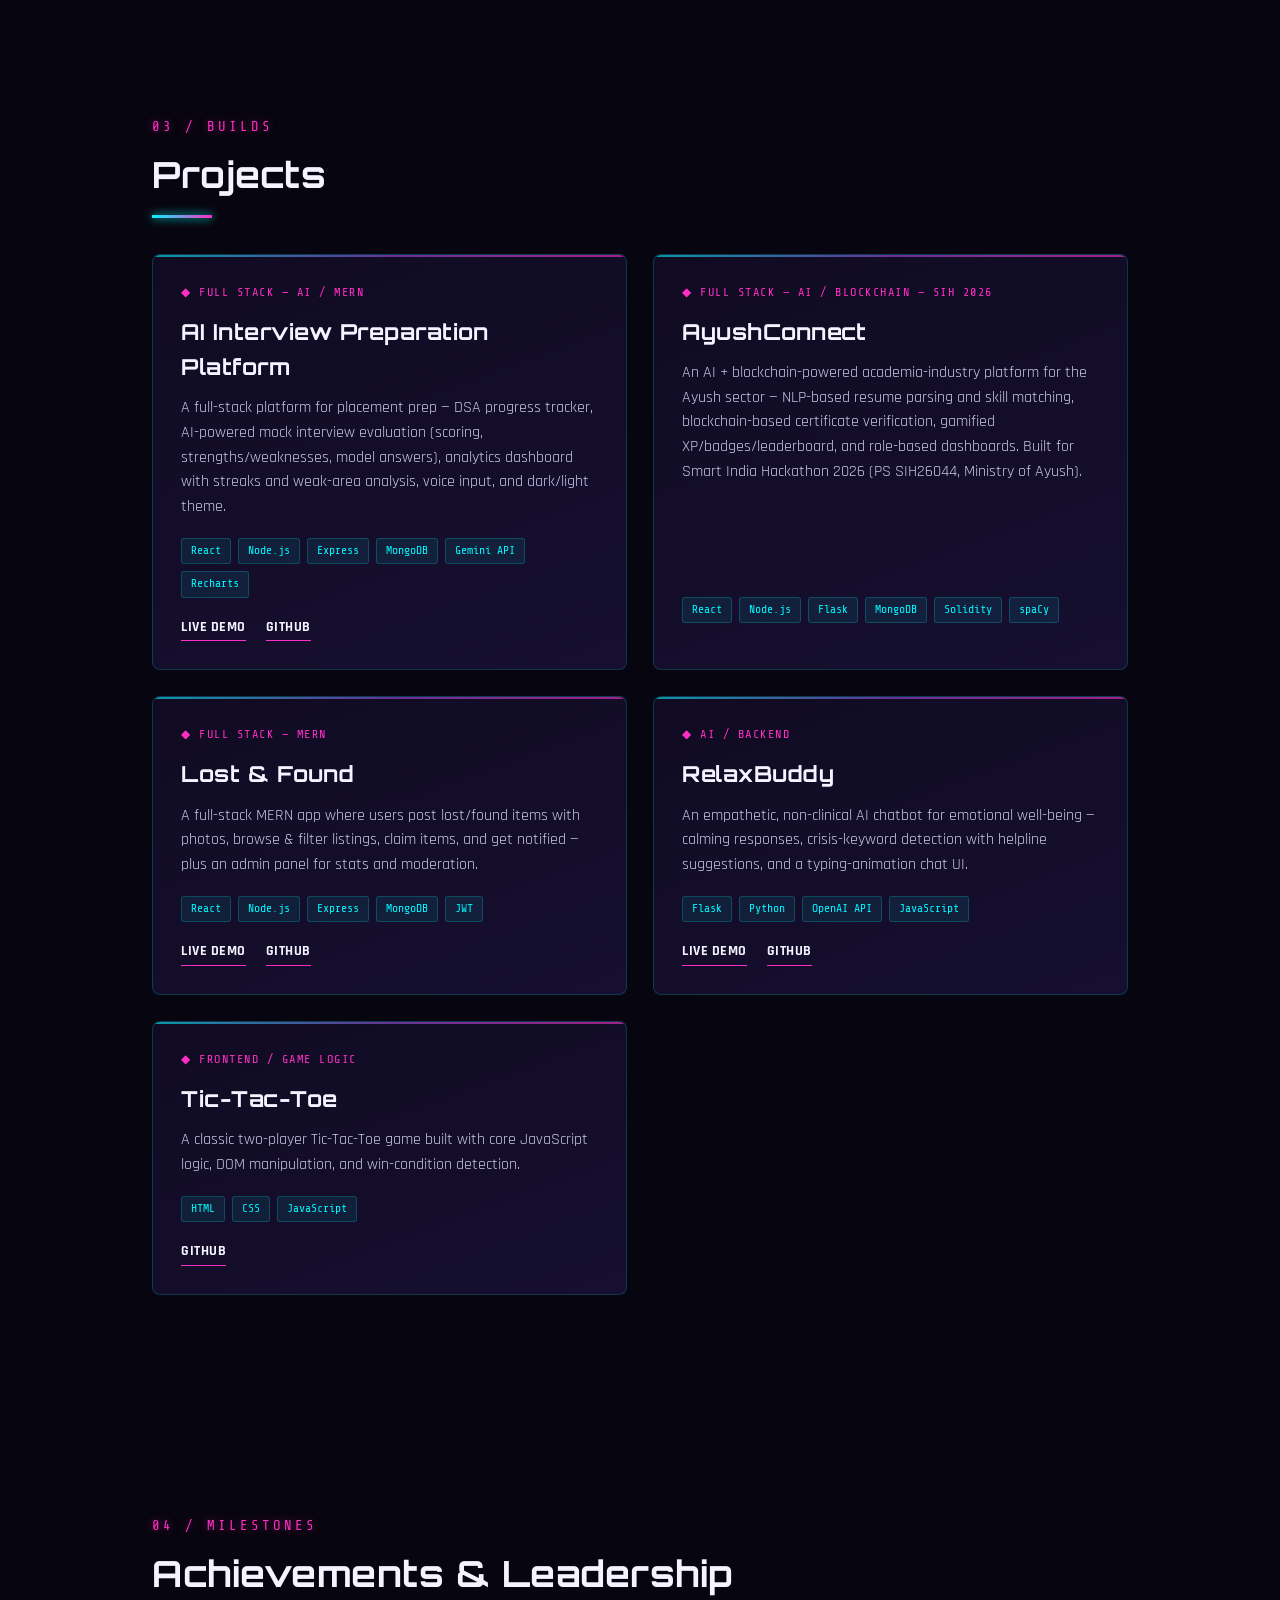
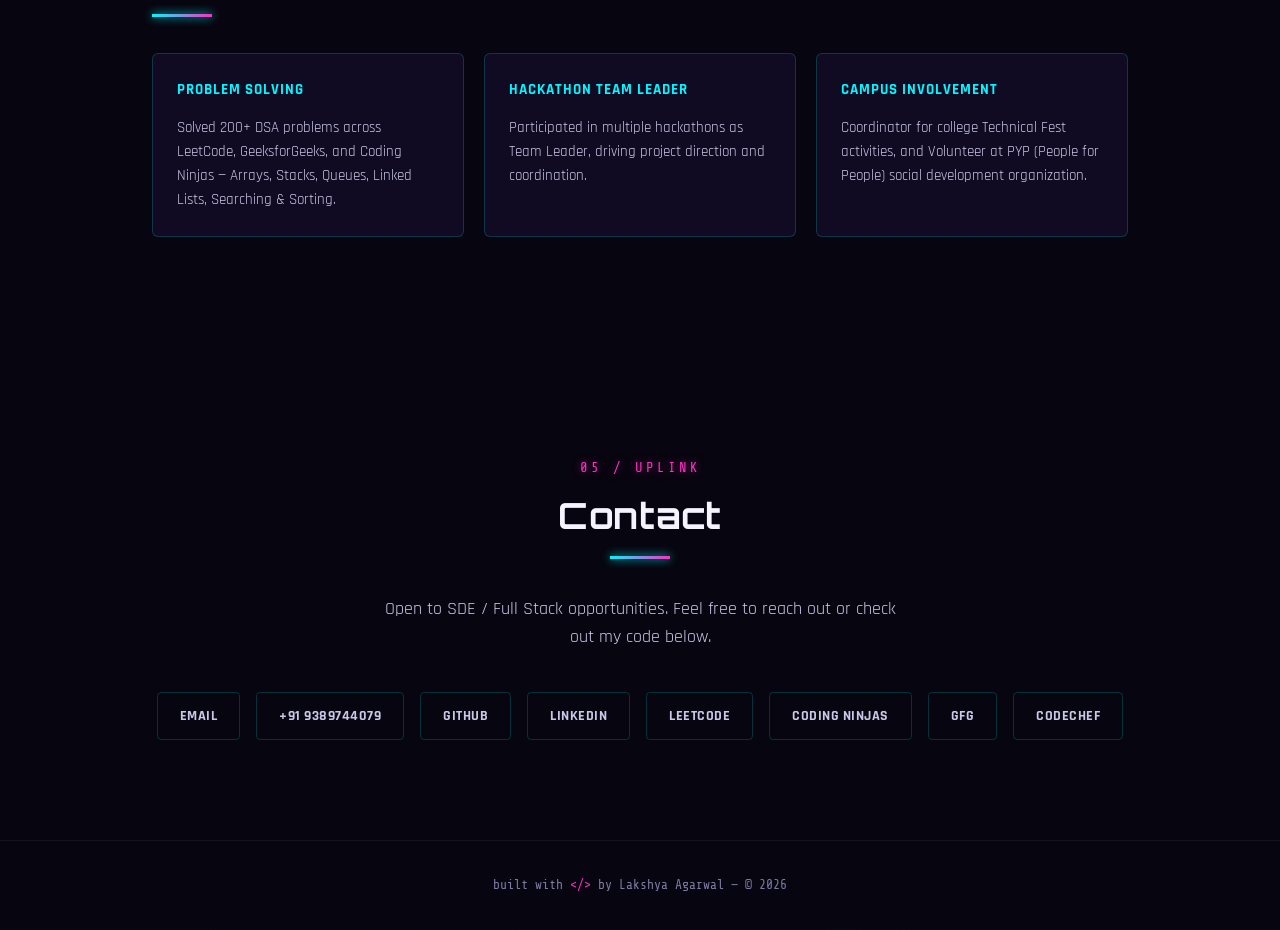
==== commit 4f212ca9: "Add live demo link for RelaxBuddy" ====
--- a/index.html
+++ b/index.html
@@ -524,7 +524,7 @@
       <h3>RelaxBuddy</h3>
       <p>An empathetic, non-clinical AI chatbot for emotional well-being — calming responses, crisis-keyword detection with helpline suggestions, and a typing-animation chat UI.</p>
       <div class="project-stack"><span>Flask</span><span>Python</span><span>OpenAI API</span><span>JavaScript</span></div>
-      <div class="project-links"><a href="https://github.com/lakshya778/relax-buddy" target="_blank">GitHub</a></div>
+      <div class="project-links"><a href="https://relax-buddy-topaz.vercel.app/" target="_blank">Live Demo</a><a href="https://github.com/lakshya778/relax-buddy" target="_blank">GitHub</a></div>
     </div>
     <div class="project-card">
       <div class="project-tag">◆ Frontend / Game Logic</div>
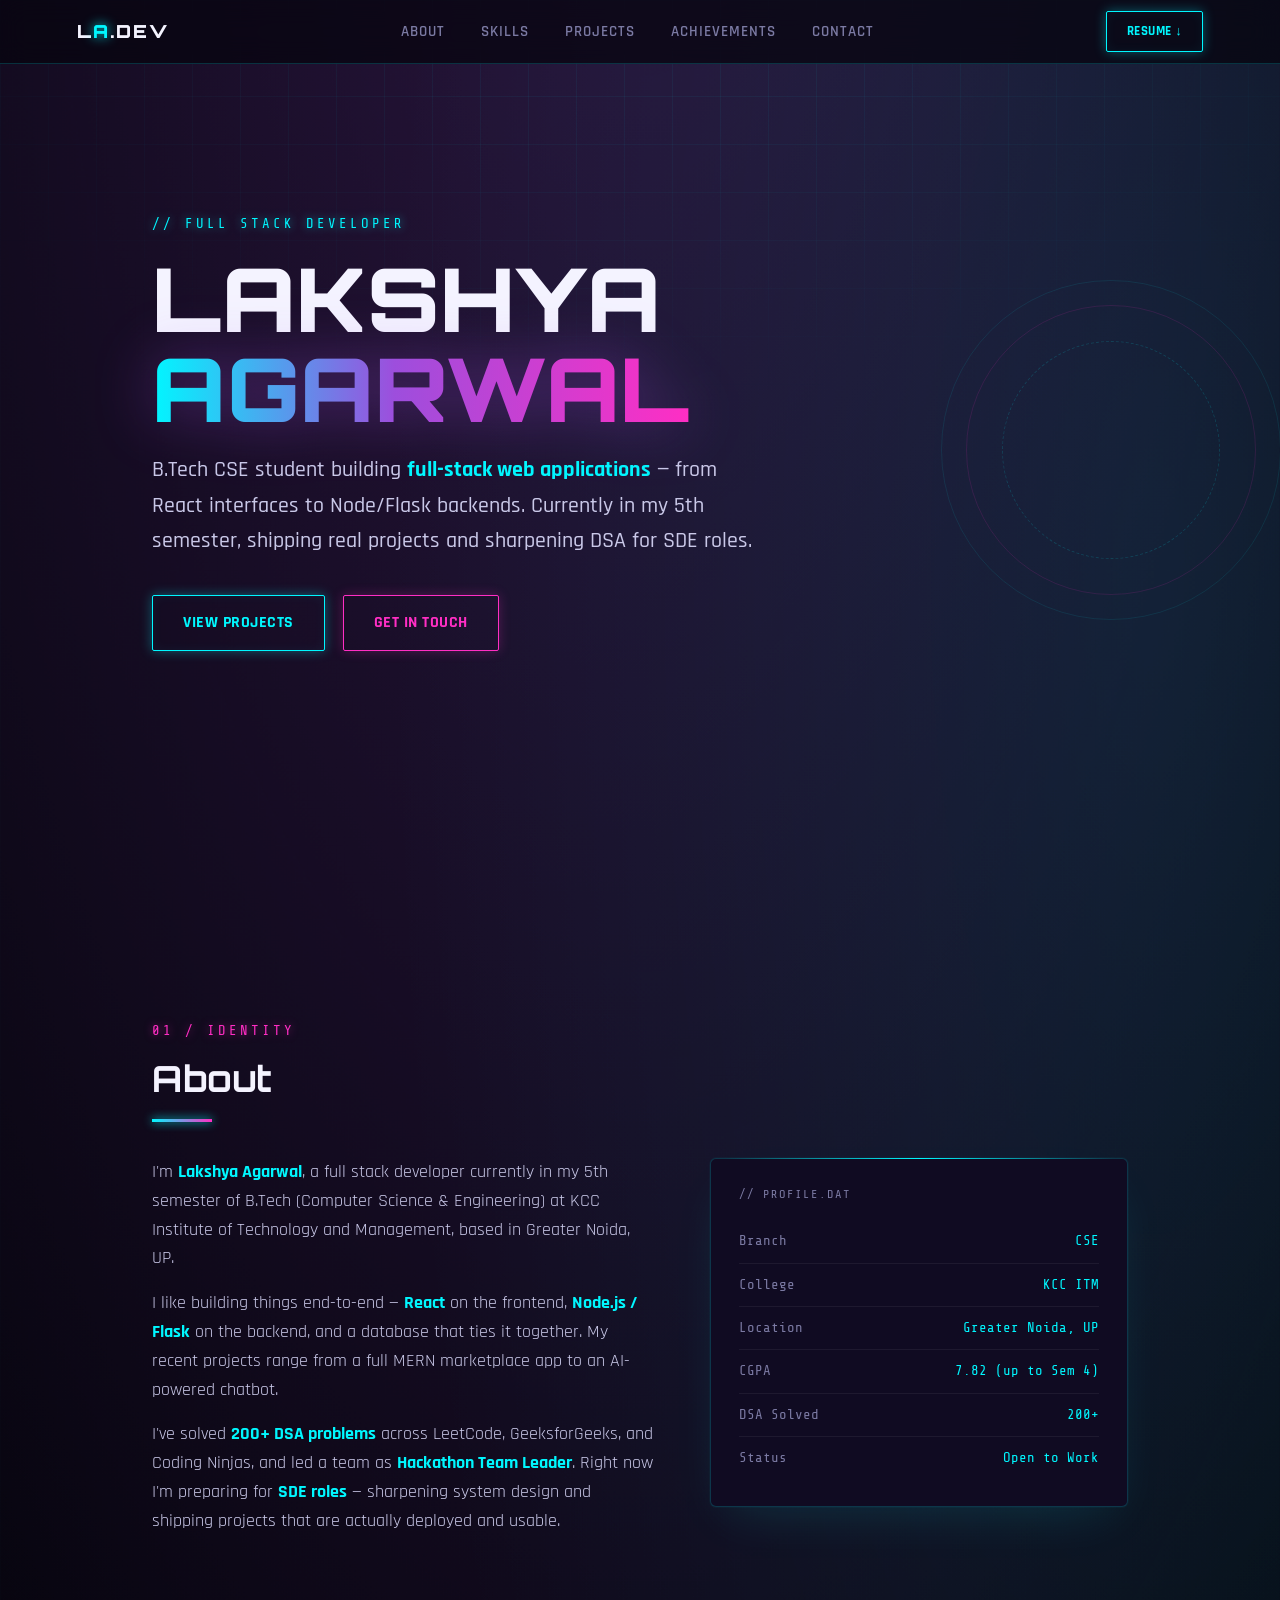
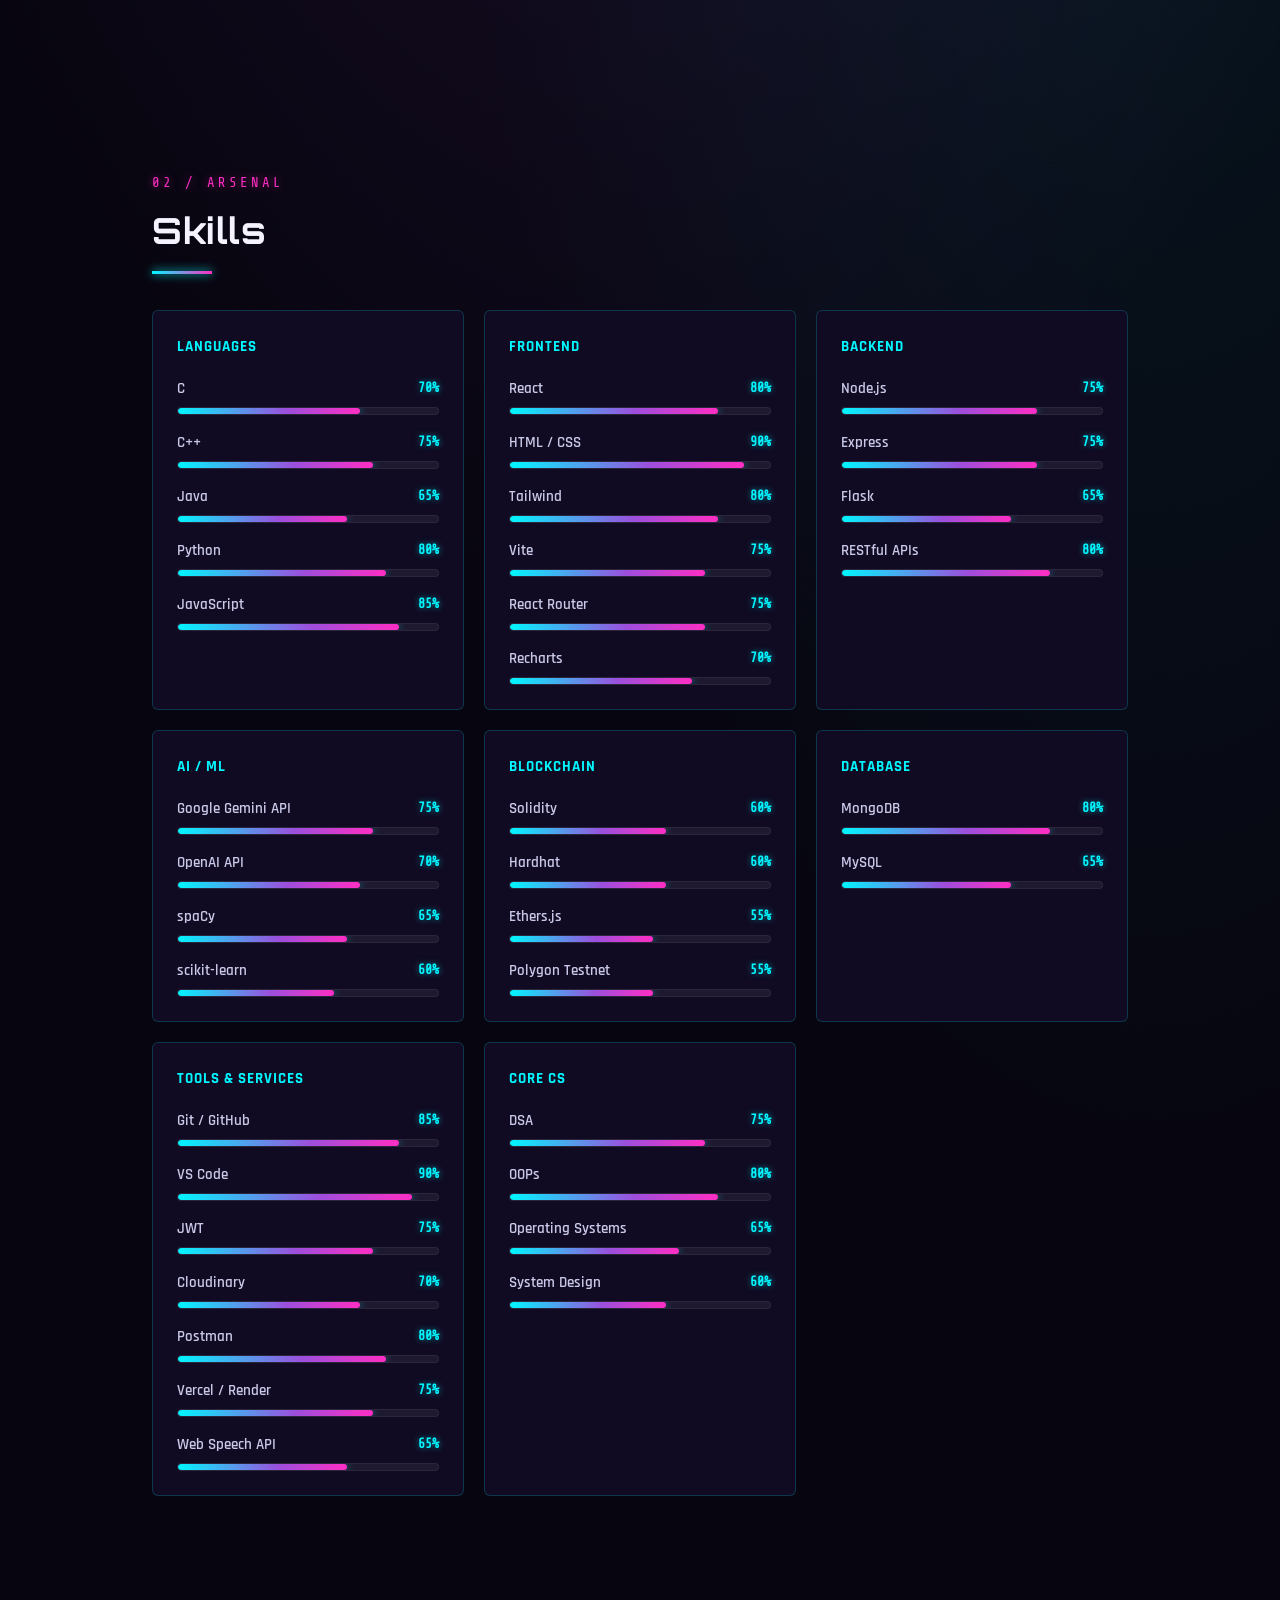
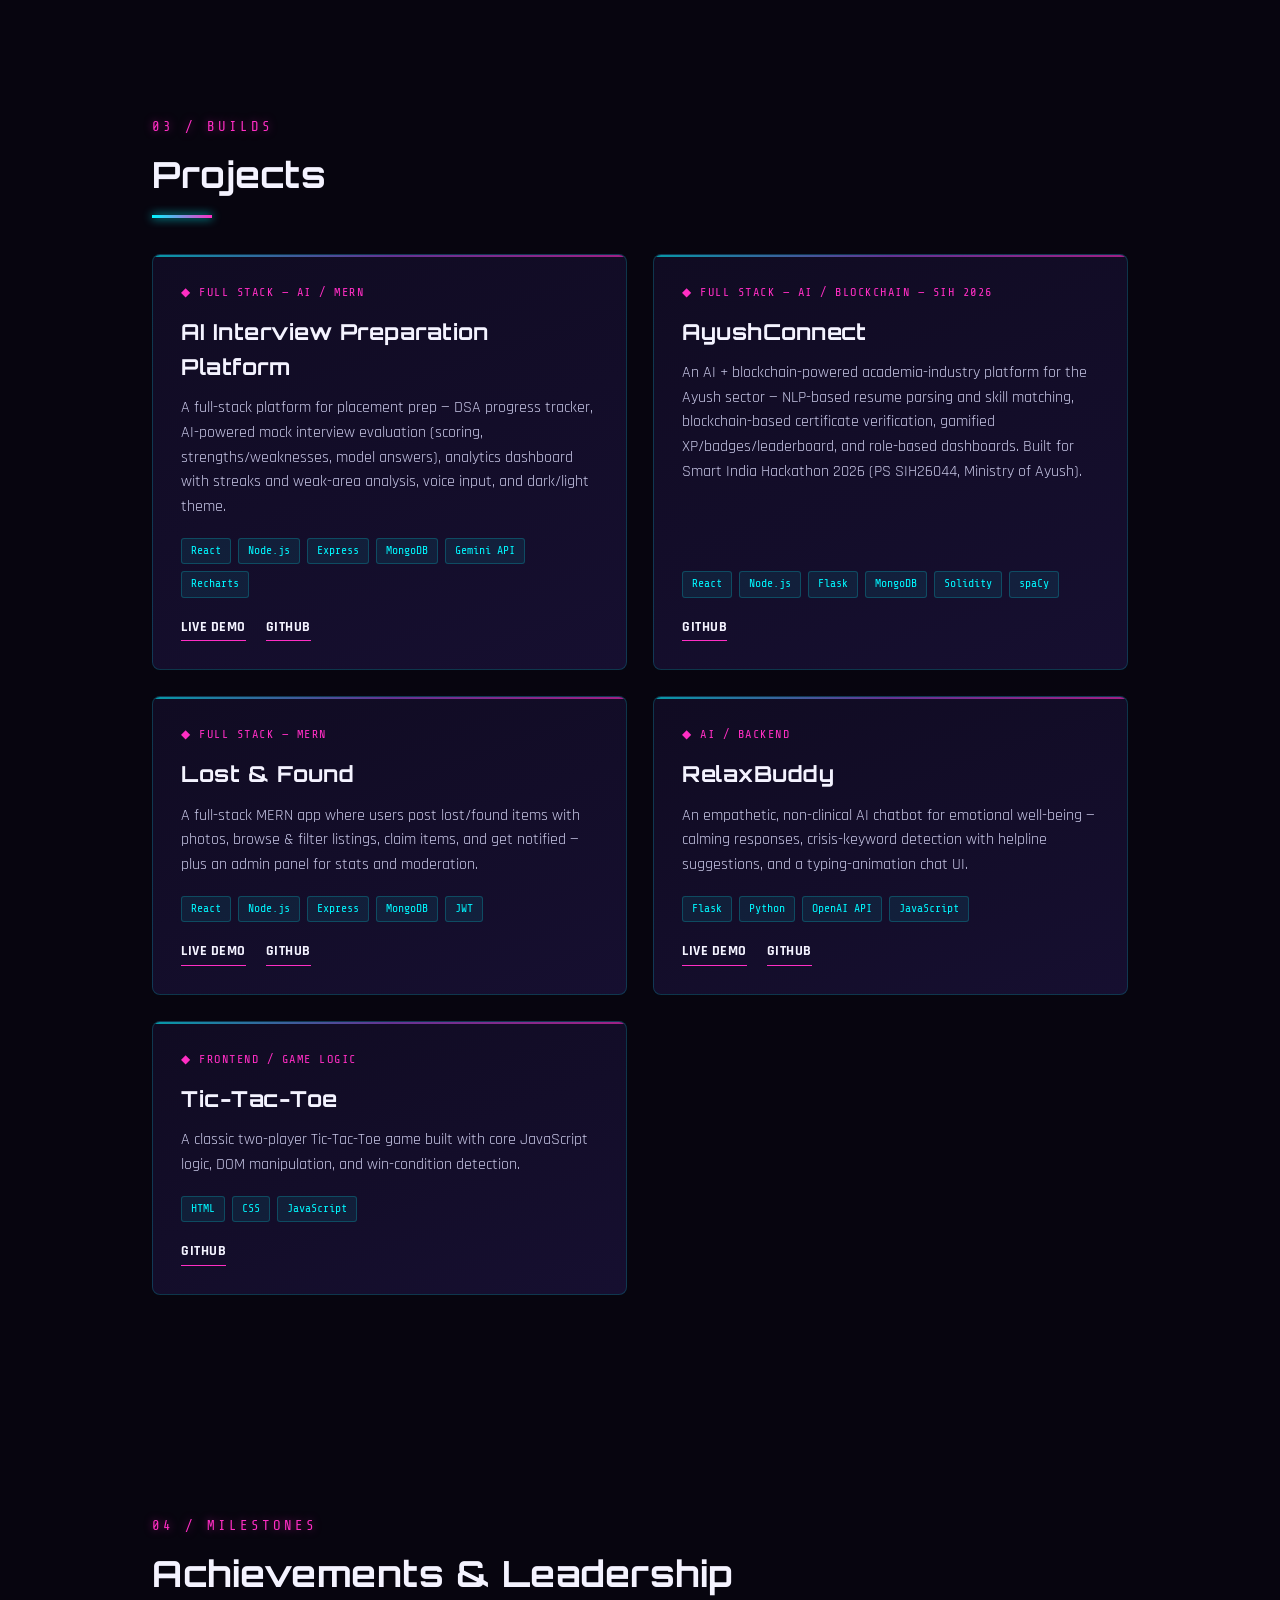
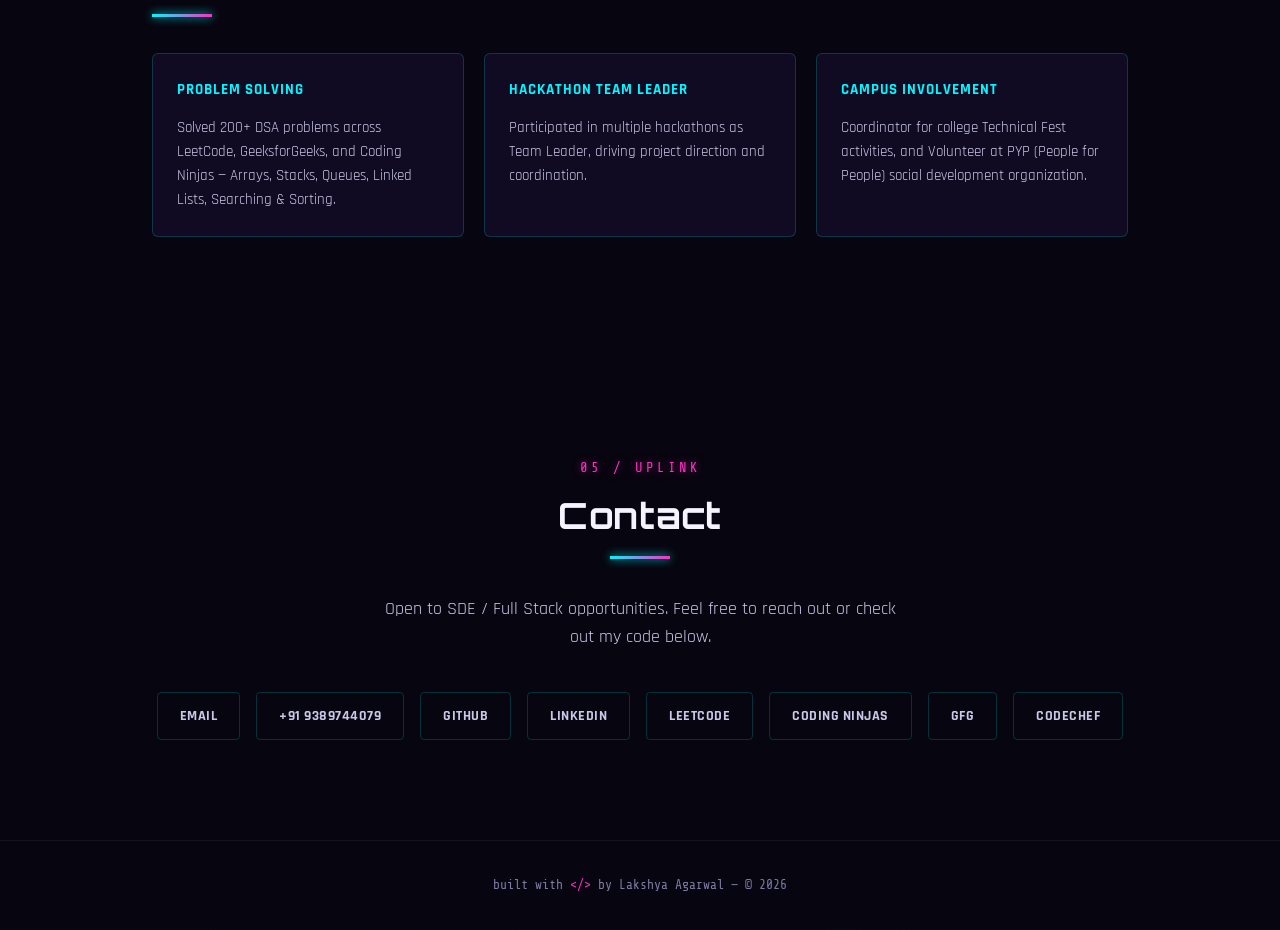
==== commit d7bc629e: "Add AyushConnect GitHub link" ====
--- a/index.html
+++ b/index.html
@@ -510,7 +510,7 @@
       <h3>AyushConnect</h3>
       <p>An AI + blockchain-powered academia-industry platform for the Ayush sector — NLP-based resume parsing and skill matching, blockchain-based certificate verification, gamified XP/badges/leaderboard, and role-based dashboards. Built for Smart India Hackathon 2026 (PS SIH26044, Ministry of Ayush).</p>
       <div class="project-stack"><span>React</span><span>Node.js</span><span>Flask</span><span>MongoDB</span><span>Solidity</span><span>spaCy</span></div>
-      <div class="project-links"></div>
+      <div class="project-links"><a href="https://github.com/lakshya778/ayushcoonect" target="_blank">GitHub</a></div>
     </div>
     <div class="project-card">
       <div class="project-tag">◆ Full Stack — MERN</div>
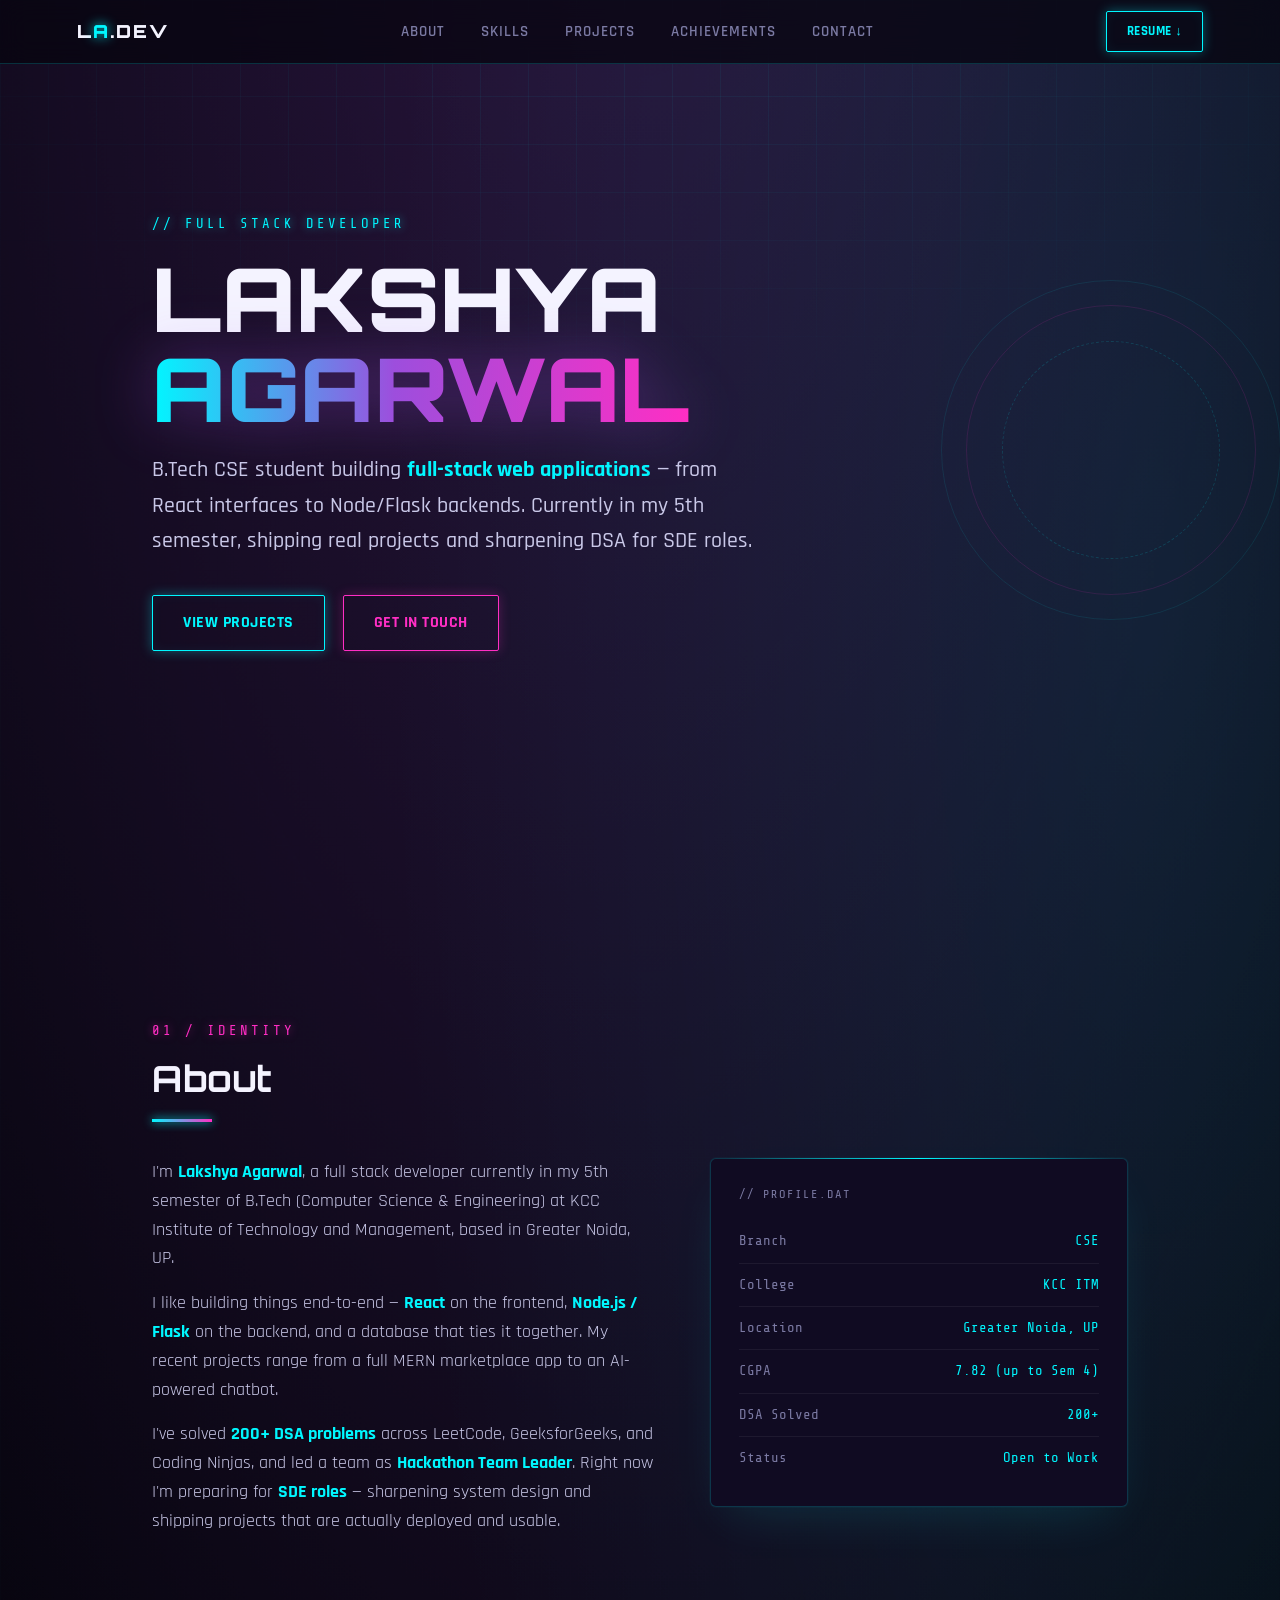
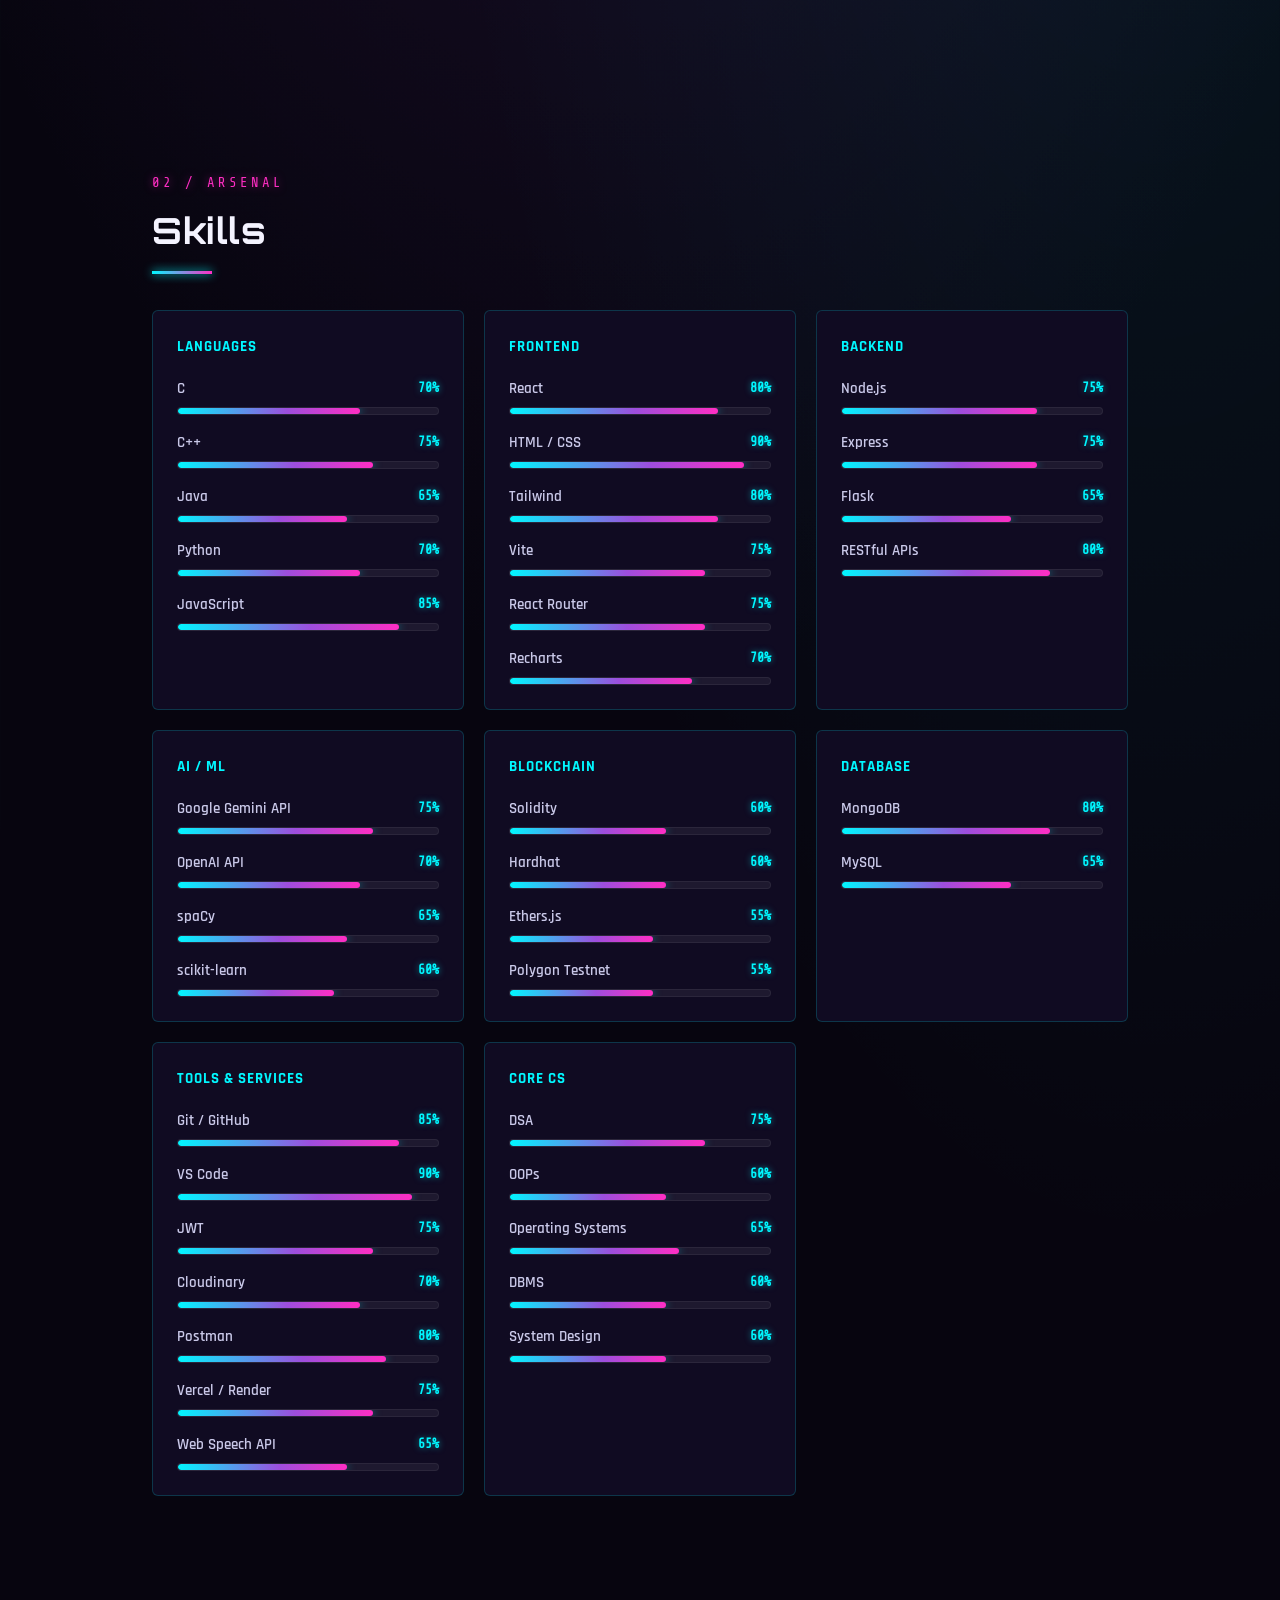
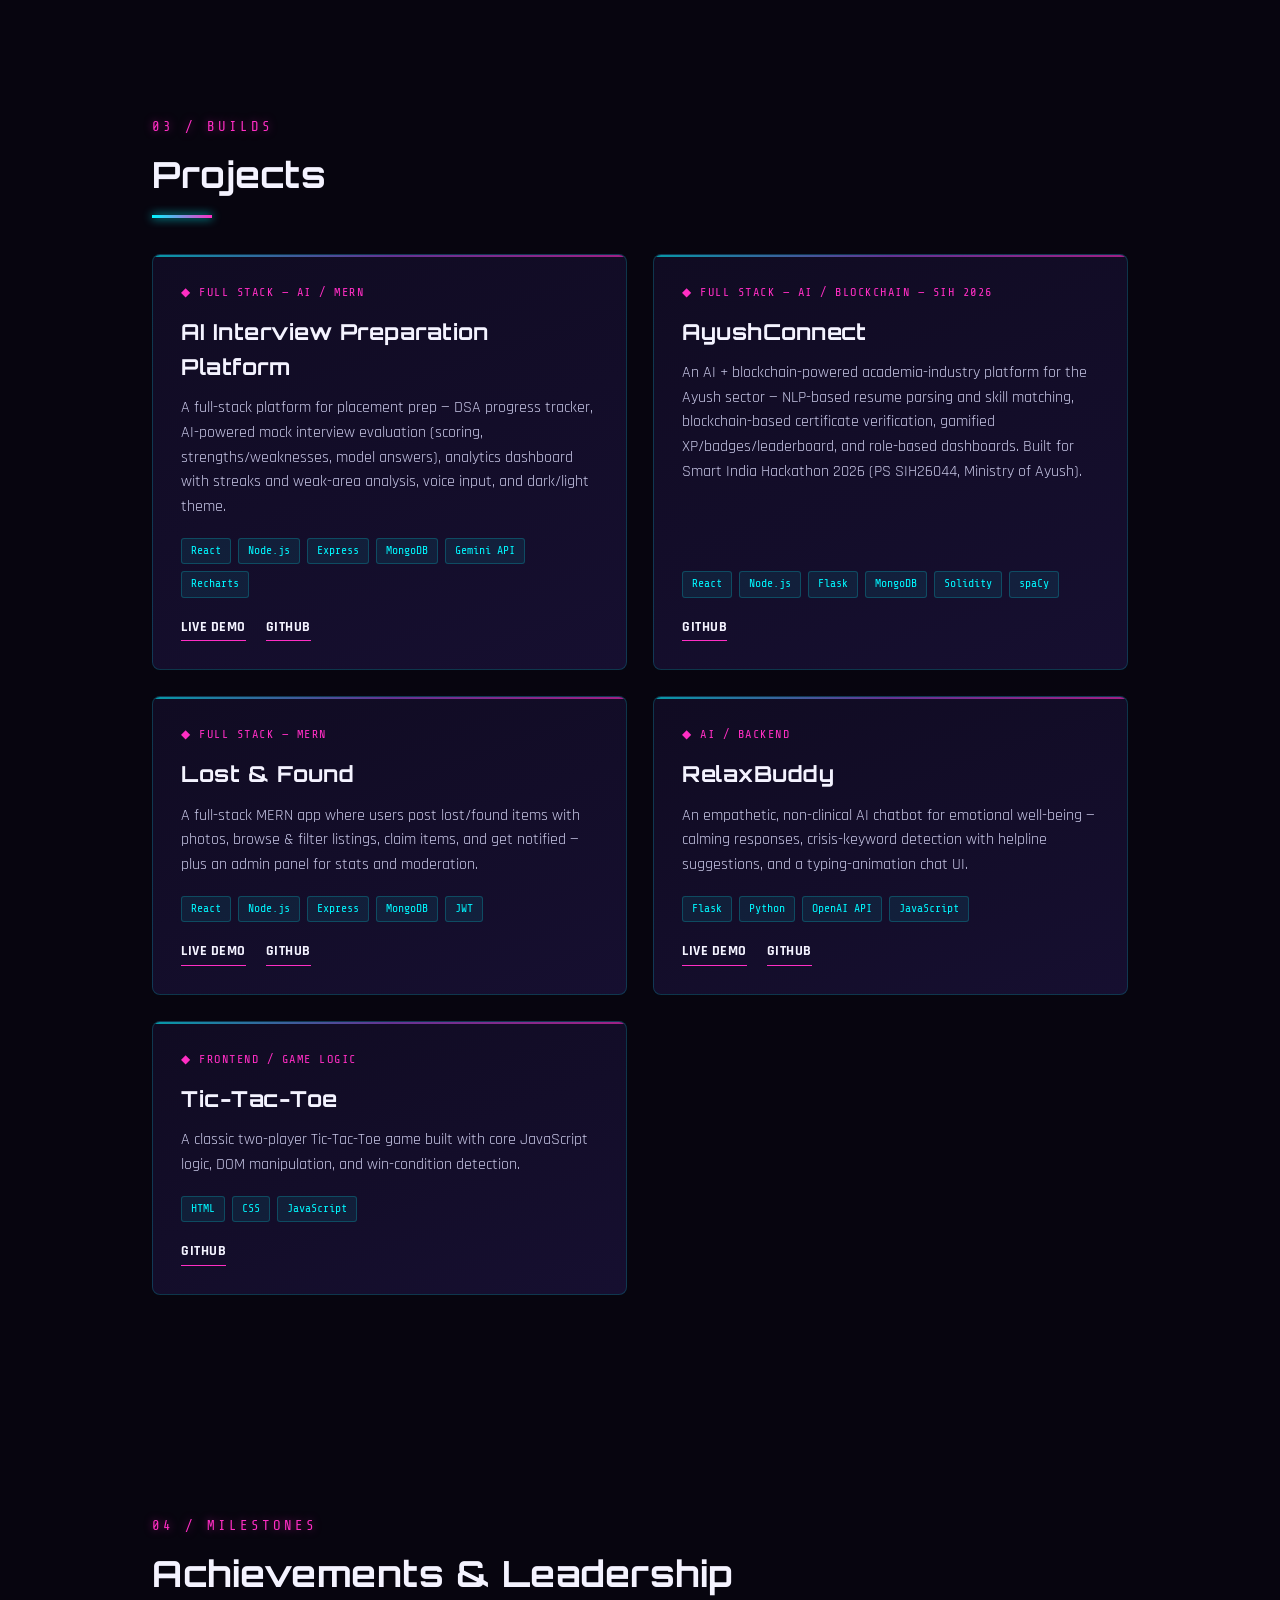
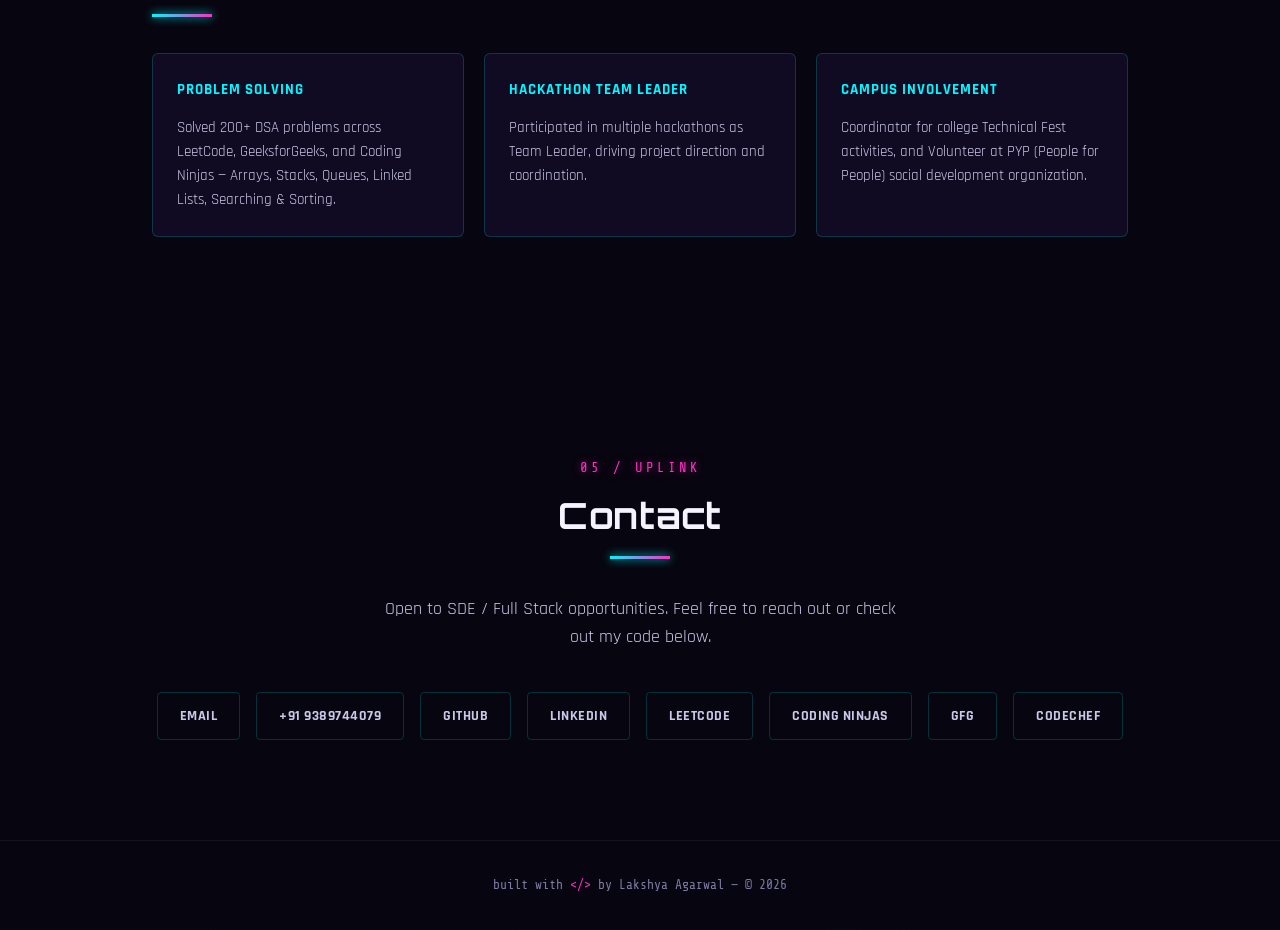
==== commit 7f538a8a: "Add DBMS skill, AyushConnect GitHub link" ====
--- a/index.html
+++ b/index.html
@@ -327,8 +327,8 @@
         <div class="skill-track"><div class="skill-fill" data-percent="65"></div></div>
       </div>
       <div class="skill-item">
-        <div class="skill-line"><span>Python</span><span class="skill-pct">80%</span></div>
-        <div class="skill-track"><div class="skill-fill" data-percent="80"></div></div>
+        <div class="skill-line"><span>Python</span><span class="skill-pct">70%</span></div>
+        <div class="skill-track"><div class="skill-fill" data-percent="70"></div></div>
       </div>
       <div class="skill-item">
         <div class="skill-line"><span>JavaScript</span><span class="skill-pct">85%</span></div>
@@ -475,12 +475,16 @@
         <div class="skill-track"><div class="skill-fill" data-percent="75"></div></div>
       </div>
       <div class="skill-item">
-        <div class="skill-line"><span>OOPs</span><span class="skill-pct">80%</span></div>
-        <div class="skill-track"><div class="skill-fill" data-percent="80"></div></div>
+        <div class="skill-line"><span>OOPs</span><span class="skill-pct">60%</span></div>
+        <div class="skill-track"><div class="skill-fill" data-percent="60"></div></div>
       </div>
       <div class="skill-item">
         <div class="skill-line"><span>Operating Systems</span><span class="skill-pct">65%</span></div>
         <div class="skill-track"><div class="skill-fill" data-percent="65"></div></div>
+      </div>
+      <div class="skill-item">
+        <div class="skill-line"><span>DBMS</span><span class="skill-pct">60%</span></div>
+        <div class="skill-track"><div class="skill-fill" data-percent="60"></div></div>
       </div>
       <div class="skill-item">
         <div class="skill-line"><span>System Design</span><span class="skill-pct">60%</span></div>
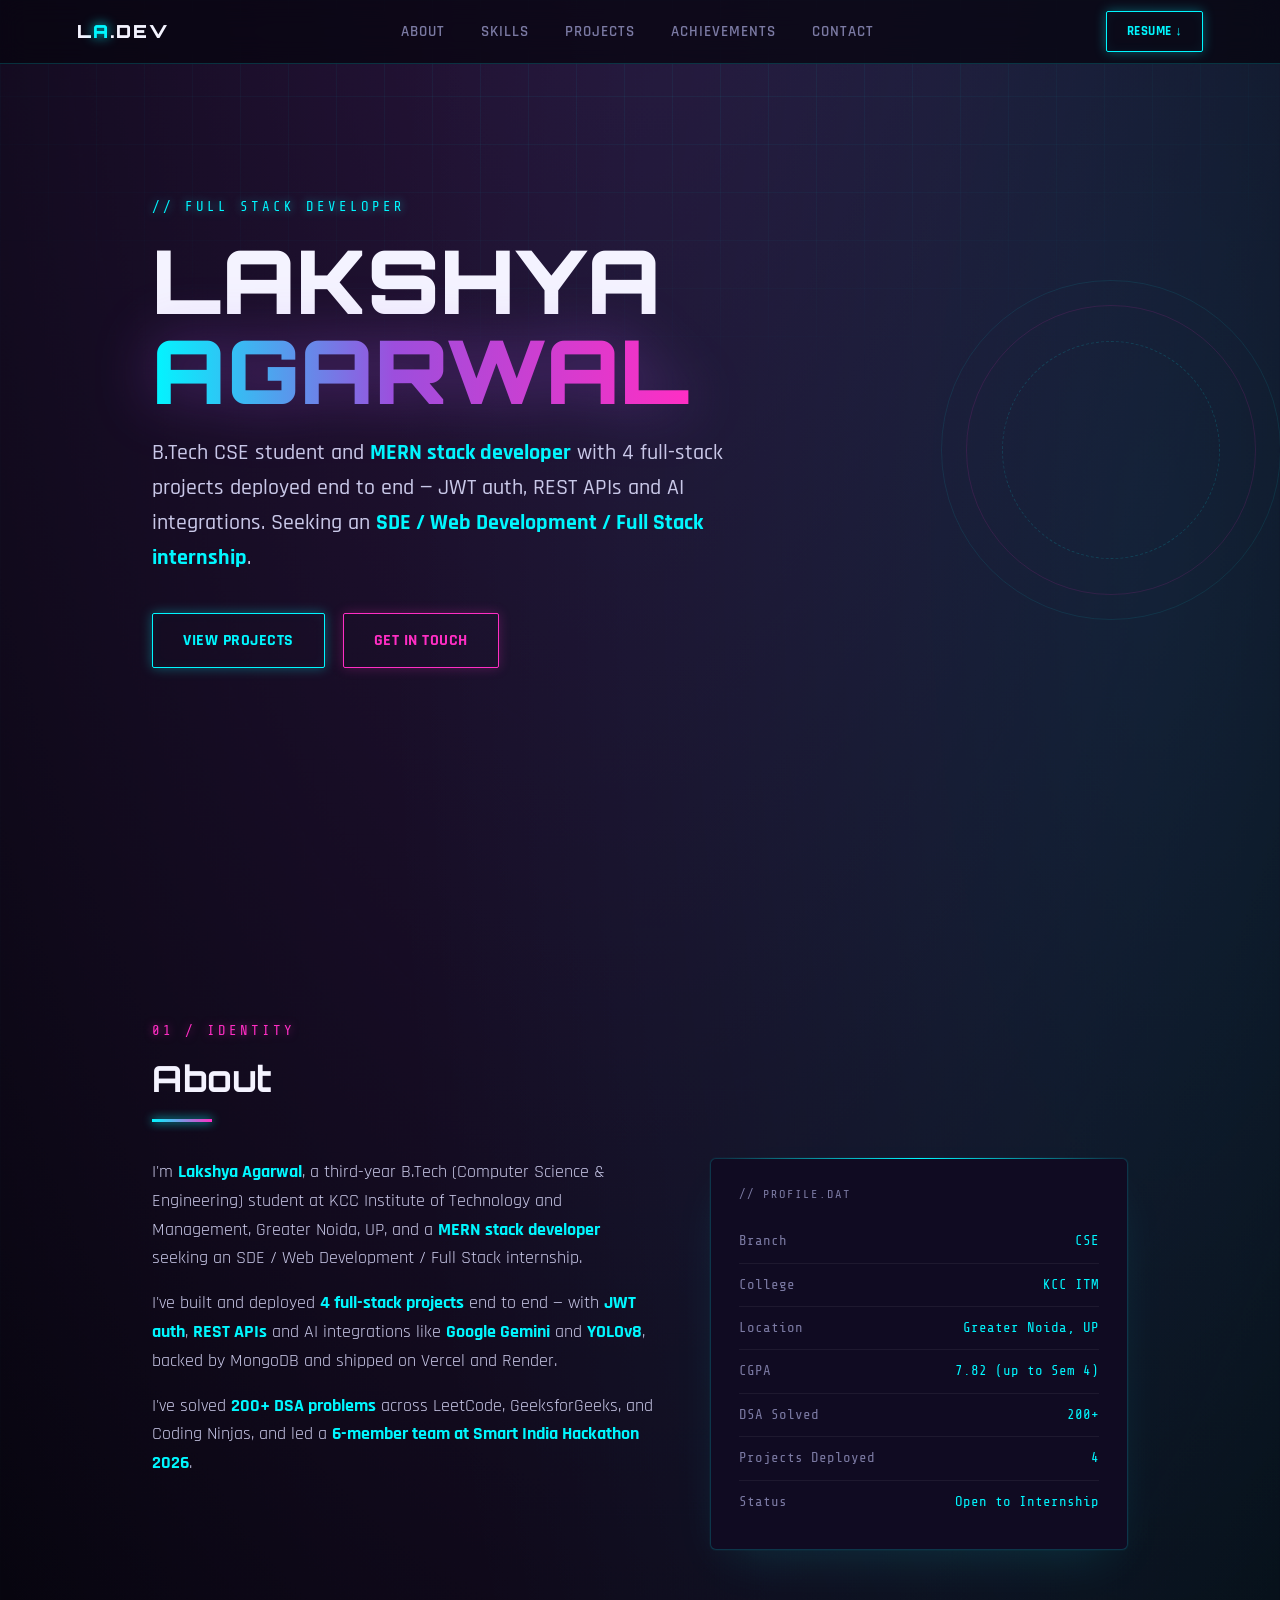
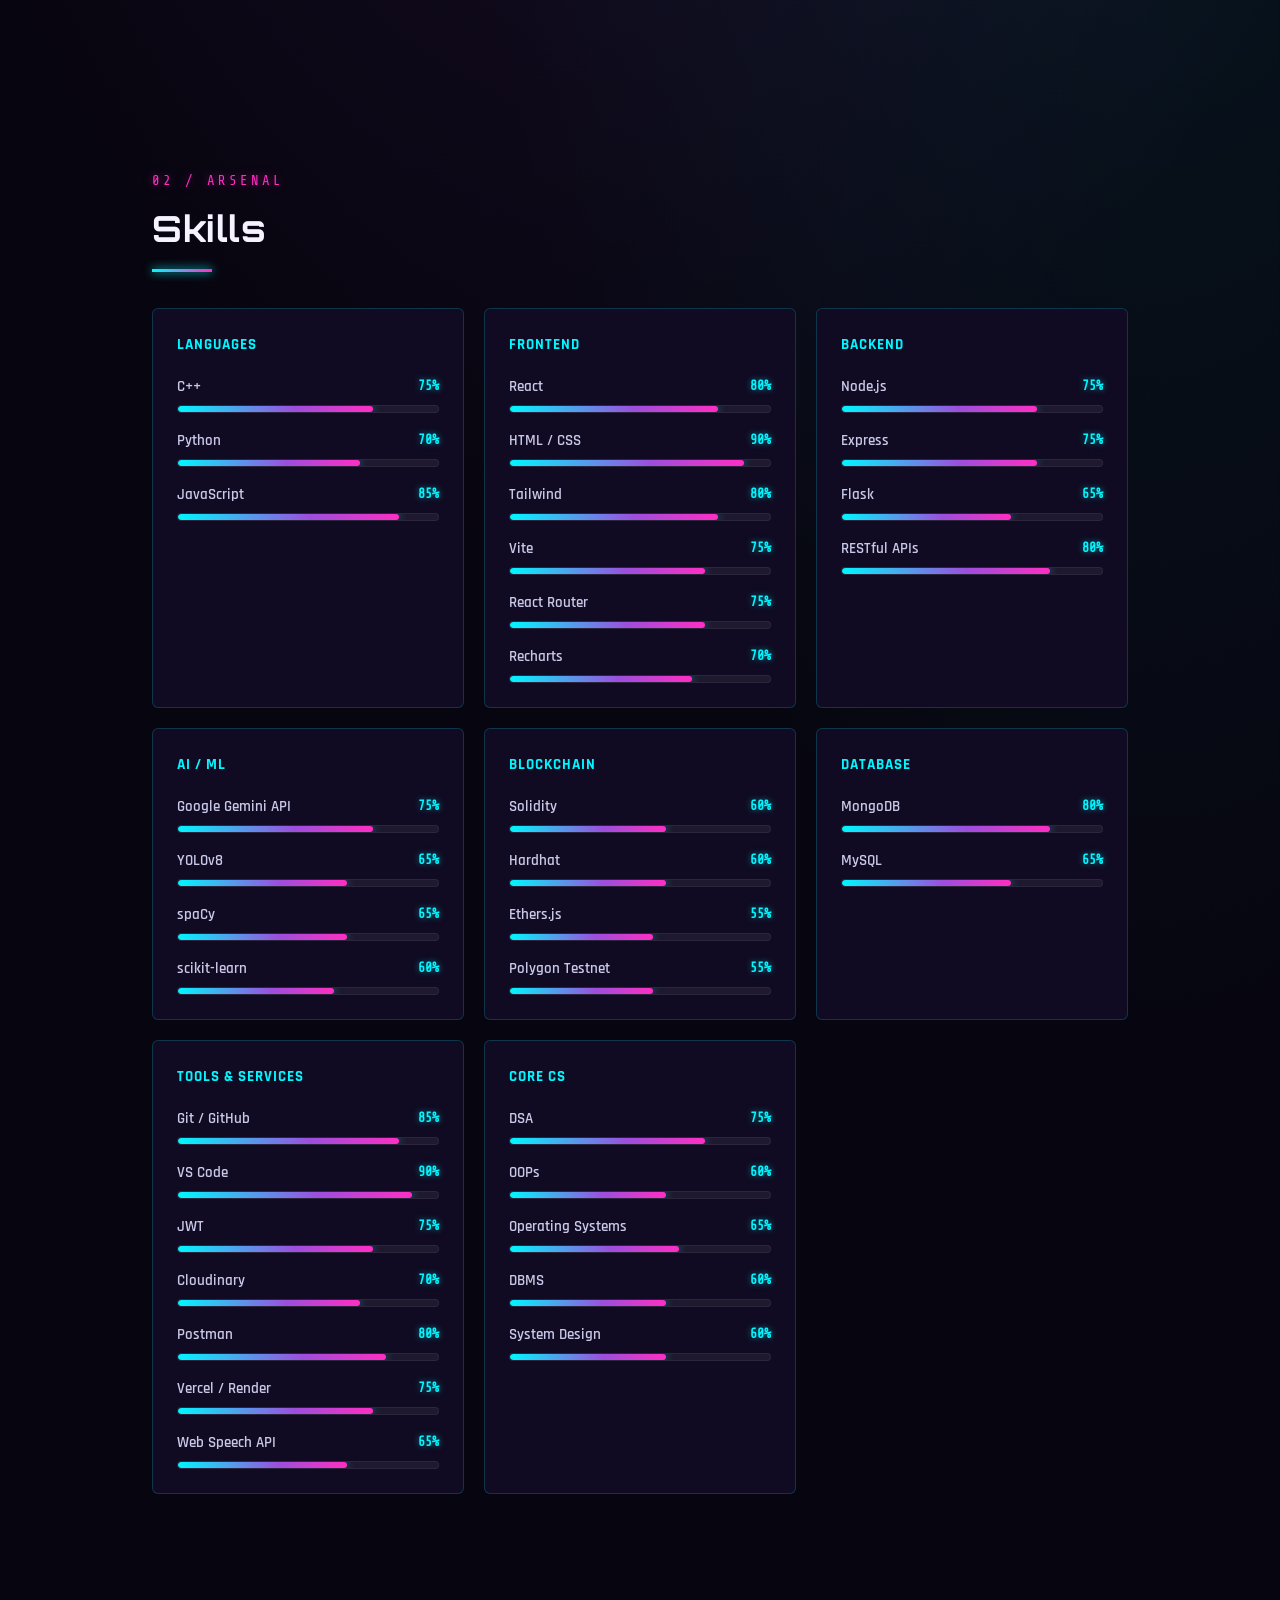
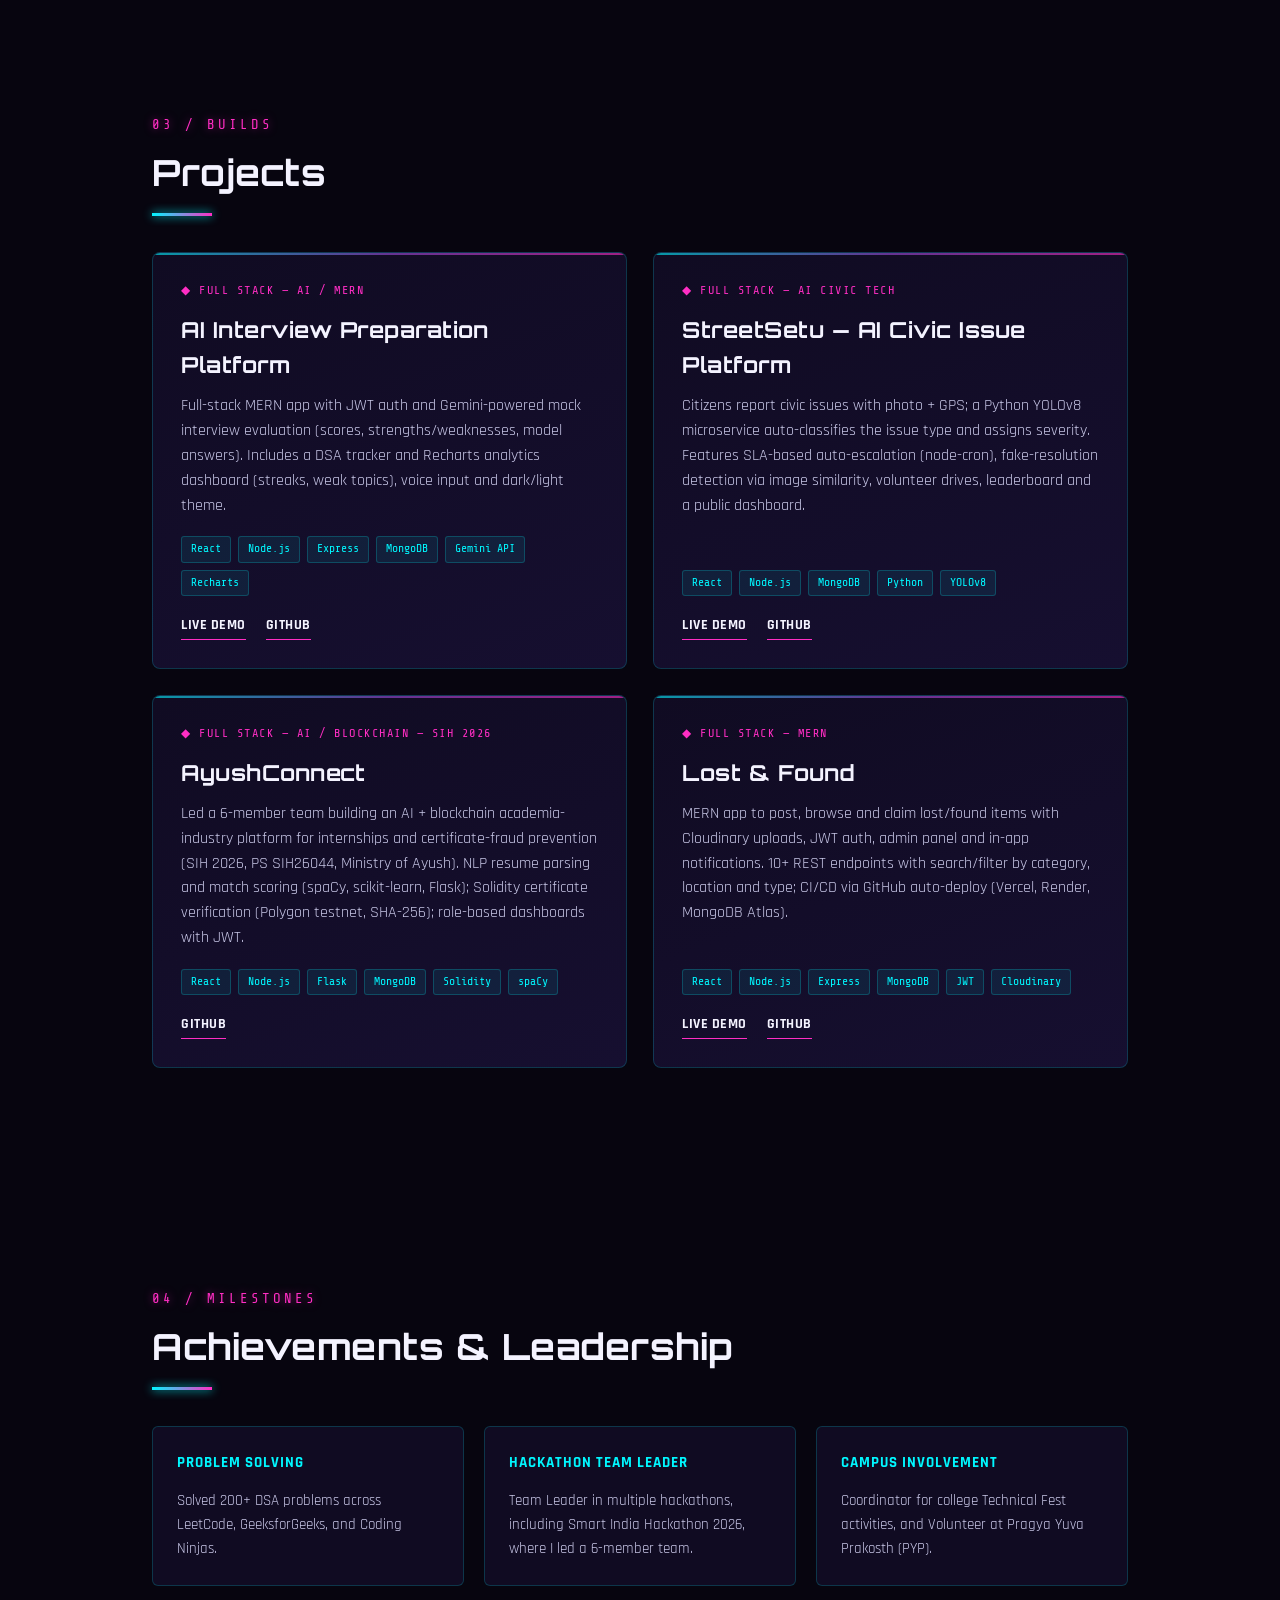
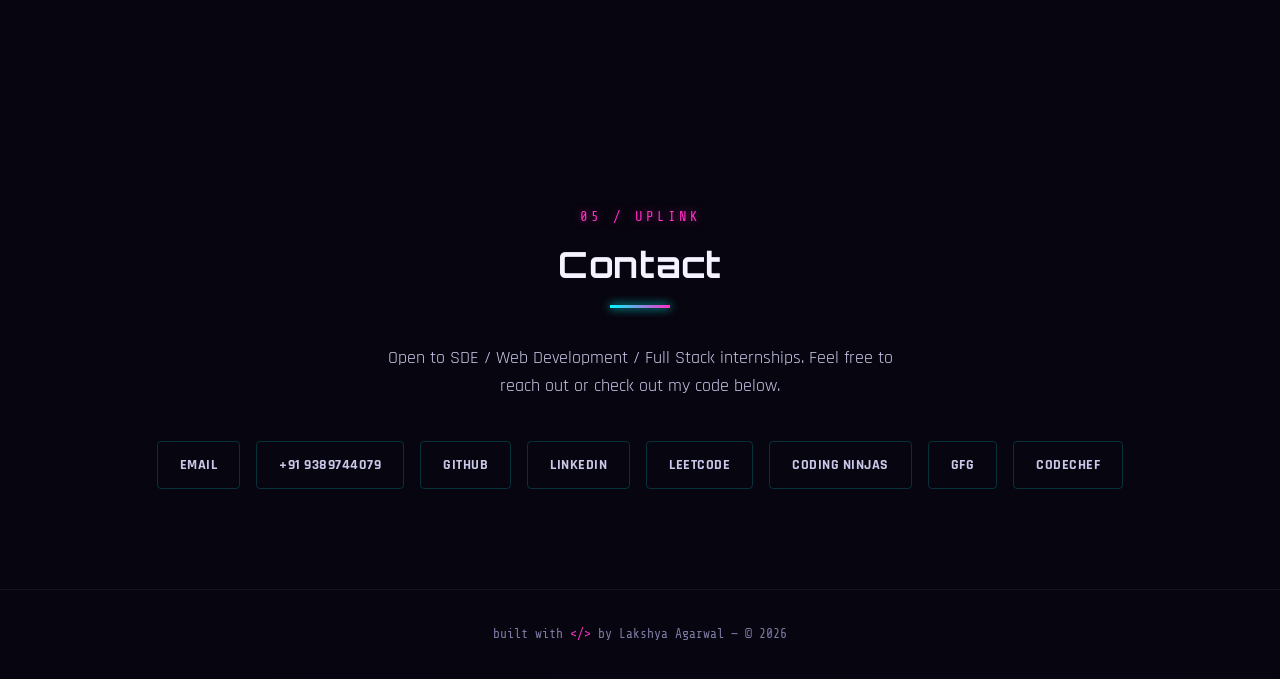
==== commit 016b5c70: "Replace old resume with updated resume.pdf" ====
--- a/index.html
+++ b/index.html
@@ -3,7 +3,7 @@
 <head>
 <meta charset="UTF-8">
 <meta name="viewport" content="width=device-width, initial-scale=1.0">
-<meta name="description" content="Lakshya Agarwal — Full Stack Developer & B.Tech CSE student. React, Node.js, Flask, MongoDB. AI-integrated and blockchain projects.">
+<meta name="description" content="Lakshya Agarwal — MERN Stack Developer & B.Tech CSE student seeking SDE / Web Development / Full Stack internships. React, Node.js, MongoDB, Python. AI-integrated and blockchain projects.">
 <meta property="og:title" content="Lakshya Agarwal — Full Stack Developer">
 <meta property="og:description" content="B.Tech CSE student building full-stack and AI-integrated web applications.">
 <meta property="og:type" content="website">
@@ -271,7 +271,7 @@
 <section class="hero" id="top">
   <div class="hero-eyebrow">// Full Stack Developer</div>
   <h1>LAKSHYA<br><span class="glitch-name">AGARWAL</span></h1>
-  <p class="hero-sub">B.Tech CSE student building <strong>full-stack web applications</strong> — from React interfaces to Node/Flask backends. Currently in my 5th semester, shipping real projects and sharpening DSA for SDE roles.</p>
+  <p class="hero-sub">B.Tech CSE student and <strong>MERN stack developer</strong> with 4 full-stack projects deployed end to end — JWT auth, REST APIs and AI integrations. Seeking an <strong>SDE / Web Development / Full Stack internship</strong>.</p>
   <div class="hero-cta">
     <a href="#projects" class="btn btn-neon">View Projects</a>
     <a href="#contact" class="btn btn-ghost-neon">Get In Touch</a>
@@ -287,9 +287,9 @@
   </div>
   <div class="about-grid">
     <div>
-      <p>I'm <strong>Lakshya Agarwal</strong>, a full stack developer currently in my 5th semester of B.Tech (Computer Science & Engineering) at KCC Institute of Technology and Management, based in Greater Noida, UP.</p>
-      <p>I like building things end-to-end — <strong>React</strong> on the frontend, <strong>Node.js / Flask</strong> on the backend, and a database that ties it together. My recent projects range from a full MERN marketplace app to an AI-powered chatbot.</p>
-      <p>I've solved <strong>200+ DSA problems</strong> across LeetCode, GeeksforGeeks, and Coding Ninjas, and led a team as <strong>Hackathon Team Leader</strong>. Right now I'm preparing for <strong>SDE roles</strong> — sharpening system design and shipping projects that are actually deployed and usable.</p>
+      <p>I'm <strong>Lakshya Agarwal</strong>, a third-year B.Tech (Computer Science &amp; Engineering) student at KCC Institute of Technology and Management, Greater Noida, UP, and a <strong>MERN stack developer</strong> seeking an SDE / Web Development / Full Stack internship.</p>
+      <p>I've built and deployed <strong>4 full-stack projects</strong> end to end — with <strong>JWT auth</strong>, <strong>REST APIs</strong> and AI integrations like <strong>Google Gemini</strong> and <strong>YOLOv8</strong>, backed by MongoDB and shipped on Vercel and Render.</p>
+      <p>I've solved <strong>200+ DSA problems</strong> across LeetCode, GeeksforGeeks, and Coding Ninjas, and led a <strong>6-member team at Smart India Hackathon 2026</strong>.</p>
     </div>
     <div class="neon-panel">
       <div class="panel-label">// profile.dat</div>
@@ -298,7 +298,8 @@
       <div class="stat-row"><span>Location</span><span>Greater Noida, UP</span></div>
       <div class="stat-row"><span>CGPA</span><span>7.82 (up to Sem 4)</span></div>
       <div class="stat-row"><span>DSA Solved</span><span>200+</span></div>
-      <div class="stat-row"><span>Status</span><span>Open to Work</span></div>
+      <div class="stat-row"><span>Projects Deployed</span><span>4</span></div>
+      <div class="stat-row"><span>Status</span><span>Open to Internship</span></div>
     </div>
   </div>
 </section>
@@ -315,16 +316,8 @@
     <div class="skill-card">
       <h3>Languages</h3>
       <div class="skill-item">
-        <div class="skill-line"><span>C</span><span class="skill-pct">70%</span></div>
-        <div class="skill-track"><div class="skill-fill" data-percent="70"></div></div>
-      </div>
-      <div class="skill-item">
         <div class="skill-line"><span>C++</span><span class="skill-pct">75%</span></div>
         <div class="skill-track"><div class="skill-fill" data-percent="75"></div></div>
-      </div>
-      <div class="skill-item">
-        <div class="skill-line"><span>Java</span><span class="skill-pct">65%</span></div>
-        <div class="skill-track"><div class="skill-fill" data-percent="65"></div></div>
       </div>
       <div class="skill-item">
         <div class="skill-line"><span>Python</span><span class="skill-pct">70%</span></div>
@@ -391,8 +384,8 @@
         <div class="skill-track"><div class="skill-fill" data-percent="75"></div></div>
       </div>
       <div class="skill-item">
-        <div class="skill-line"><span>OpenAI API</span><span class="skill-pct">70%</span></div>
-        <div class="skill-track"><div class="skill-fill" data-percent="70"></div></div>
+        <div class="skill-line"><span>YOLOv8</span><span class="skill-pct">65%</span></div>
+        <div class="skill-track"><div class="skill-fill" data-percent="65"></div></div>
       </div>
       <div class="skill-item">
         <div class="skill-line"><span>spaCy</span><span class="skill-pct">65%</span></div>
@@ -505,37 +498,30 @@
     <div class="project-card">
       <div class="project-tag">◆ Full Stack — AI / MERN</div>
       <h3>AI Interview Preparation Platform</h3>
-      <p>A full-stack platform for placement prep — DSA progress tracker, AI-powered mock interview evaluation (scoring, strengths/weaknesses, model answers), analytics dashboard with streaks and weak-area analysis, voice input, and dark/light theme.</p>
+      <p>Full-stack MERN app with JWT auth and Gemini-powered mock interview evaluation (scores, strengths/weaknesses, model answers). Includes a DSA tracker and Recharts analytics dashboard (streaks, weak topics), voice input and dark/light theme.</p>
       <div class="project-stack"><span>React</span><span>Node.js</span><span>Express</span><span>MongoDB</span><span>Gemini API</span><span>Recharts</span></div>
       <div class="project-links"><a href="https://ai-interview-prep-platform-two.vercel.app/" target="_blank">Live Demo</a><a href="https://github.com/lakshya778/ai-interview-prep-platform" target="_blank">GitHub</a></div>
+    </div>
+    <div class="project-card">
+      <div class="project-tag">◆ Full Stack — AI Civic Tech</div>
+      <h3>StreetSetu — AI Civic Issue Platform</h3>
+      <p>Citizens report civic issues with photo + GPS; a Python YOLOv8 microservice auto-classifies the issue type and assigns severity. Features SLA-based auto-escalation (node-cron), fake-resolution detection via image similarity, volunteer drives, leaderboard and a public dashboard.</p>
+      <div class="project-stack"><span>React</span><span>Node.js</span><span>MongoDB</span><span>Python</span><span>YOLOv8</span></div>
+      <div class="project-links"><a href="STREETSETU_LIVE_URL" target="_blank">Live Demo</a><a href="STREETSETU_GITHUB_URL" target="_blank">GitHub</a></div>
     </div>
     <div class="project-card">
       <div class="project-tag">◆ Full Stack — AI / Blockchain — SIH 2026</div>
       <h3>AyushConnect</h3>
-      <p>An AI + blockchain-powered academia-industry platform for the Ayush sector — NLP-based resume parsing and skill matching, blockchain-based certificate verification, gamified XP/badges/leaderboard, and role-based dashboards. Built for Smart India Hackathon 2026 (PS SIH26044, Ministry of Ayush).</p>
+      <p>Led a 6-member team building an AI + blockchain academia-industry platform for internships and certificate-fraud prevention (SIH 2026, PS SIH26044, Ministry of Ayush). NLP resume parsing and match scoring (spaCy, scikit-learn, Flask); Solidity certificate verification (Polygon testnet, SHA-256); role-based dashboards with JWT.</p>
       <div class="project-stack"><span>React</span><span>Node.js</span><span>Flask</span><span>MongoDB</span><span>Solidity</span><span>spaCy</span></div>
       <div class="project-links"><a href="https://github.com/lakshya778/ayushcoonect" target="_blank">GitHub</a></div>
     </div>
     <div class="project-card">
       <div class="project-tag">◆ Full Stack — MERN</div>
-      <h3>Lost & Found</h3>
-      <p>A full-stack MERN app where users post lost/found items with photos, browse & filter listings, claim items, and get notified — plus an admin panel for stats and moderation.</p>
-      <div class="project-stack"><span>React</span><span>Node.js</span><span>Express</span><span>MongoDB</span><span>JWT</span></div>
+      <h3>Lost &amp; Found</h3>
+      <p>MERN app to post, browse and claim lost/found items with Cloudinary uploads, JWT auth, admin panel and in-app notifications. 10+ REST endpoints with search/filter by category, location and type; CI/CD via GitHub auto-deploy (Vercel, Render, MongoDB Atlas).</p>
+      <div class="project-stack"><span>React</span><span>Node.js</span><span>Express</span><span>MongoDB</span><span>JWT</span><span>Cloudinary</span></div>
       <div class="project-links"><a href="https://lost-and-found-eight-pearl.vercel.app" target="_blank">Live Demo</a><a href="https://github.com/lakshya778/lost-and-found" target="_blank">GitHub</a></div>
-    </div>
-    <div class="project-card">
-      <div class="project-tag">◆ AI / Backend</div>
-      <h3>RelaxBuddy</h3>
-      <p>An empathetic, non-clinical AI chatbot for emotional well-being — calming responses, crisis-keyword detection with helpline suggestions, and a typing-animation chat UI.</p>
-      <div class="project-stack"><span>Flask</span><span>Python</span><span>OpenAI API</span><span>JavaScript</span></div>
-      <div class="project-links"><a href="https://relax-buddy-topaz.vercel.app/" target="_blank">Live Demo</a><a href="https://github.com/lakshya778/relax-buddy" target="_blank">GitHub</a></div>
-    </div>
-    <div class="project-card">
-      <div class="project-tag">◆ Frontend / Game Logic</div>
-      <h3>Tic-Tac-Toe</h3>
-      <p>A classic two-player Tic-Tac-Toe game built with core JavaScript logic, DOM manipulation, and win-condition detection.</p>
-      <div class="project-stack"><span>HTML</span><span>CSS</span><span>JavaScript</span></div>
-      <div class="project-links"><a href="https://github.com/lakshya778/Tic-Tac-Toe" target="_blank">GitHub</a></div>
     </div>
   </div>
 </section>
@@ -549,15 +535,15 @@
   <div class="skills-grid">
     <div class="skill-card">
       <h3>Problem Solving</h3>
-      <p style="color:var(--text);font-size:15px;">Solved 200+ DSA problems across LeetCode, GeeksforGeeks, and Coding Ninjas — Arrays, Stacks, Queues, Linked Lists, Searching & Sorting.</p>
+      <p style="color:var(--text);font-size:15px;">Solved 200+ DSA problems across LeetCode, GeeksforGeeks, and Coding Ninjas.</p>
     </div>
     <div class="skill-card">
       <h3>Hackathon Team Leader</h3>
-      <p style="color:var(--text);font-size:15px;">Participated in multiple hackathons as Team Leader, driving project direction and coordination.</p>
+      <p style="color:var(--text);font-size:15px;">Team Leader in multiple hackathons, including Smart India Hackathon 2026, where I led a 6-member team.</p>
     </div>
     <div class="skill-card">
       <h3>Campus Involvement</h3>
-      <p style="color:var(--text);font-size:15px;">Coordinator for college Technical Fest activities, and Volunteer at PYP (People for People) social development organization.</p>
+      <p style="color:var(--text);font-size:15px;">Coordinator for college Technical Fest activities, and Volunteer at Pragya Yuva Prakosth (PYP).</p>
     </div>
   </div>
 </section>
@@ -568,7 +554,7 @@
     <div class="sec-num">05 / UPLINK</div>
     <h2 class="sec-title">Contact</h2>
   </div>
-  <p class="contact-sub">Open to SDE / Full Stack opportunities. Feel free to reach out or check out my code below.</p>
+  <p class="contact-sub">Open to SDE / Web Development / Full Stack internships. Feel free to reach out or check out my code below.</p>
   <div class="contact-links">
     <a href="mailto:agarwallakshya778@gmail.com">Email</a>
     <a href="tel:+919389744079">+91 9389744079</a>
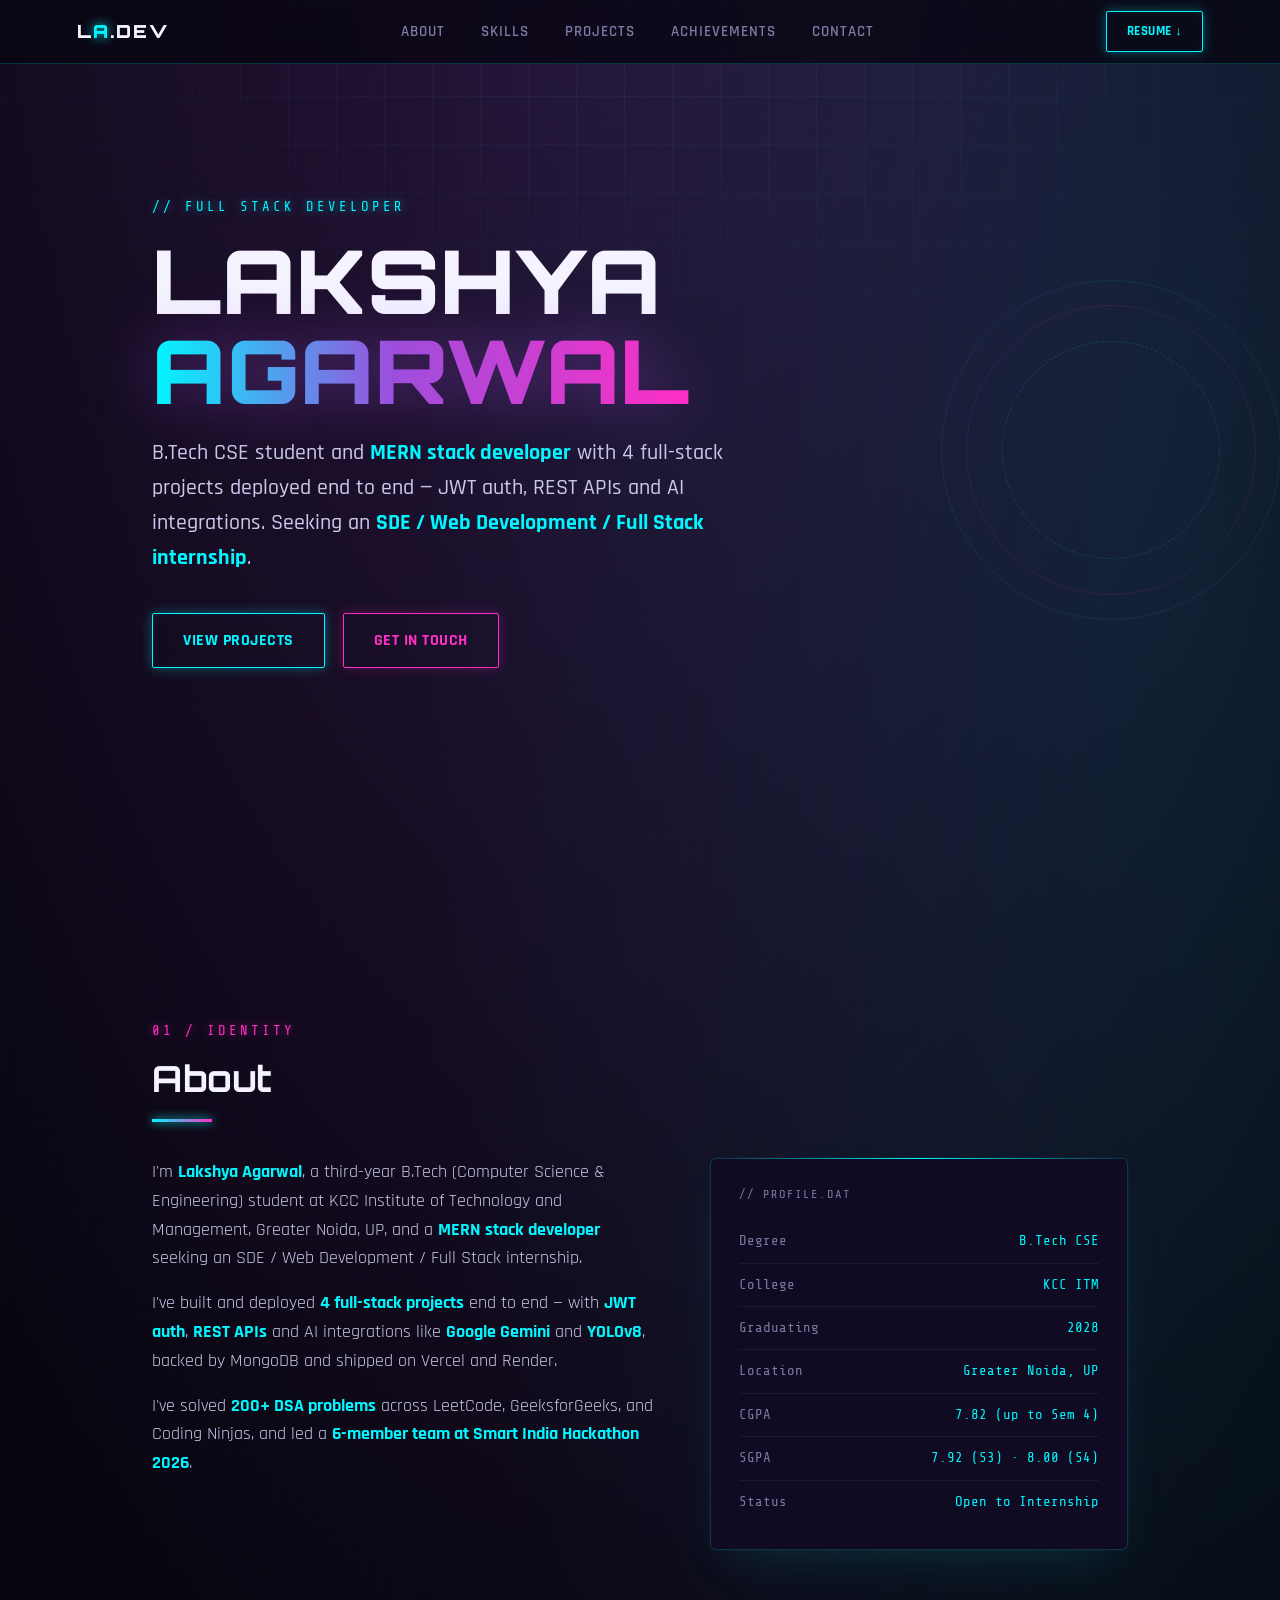
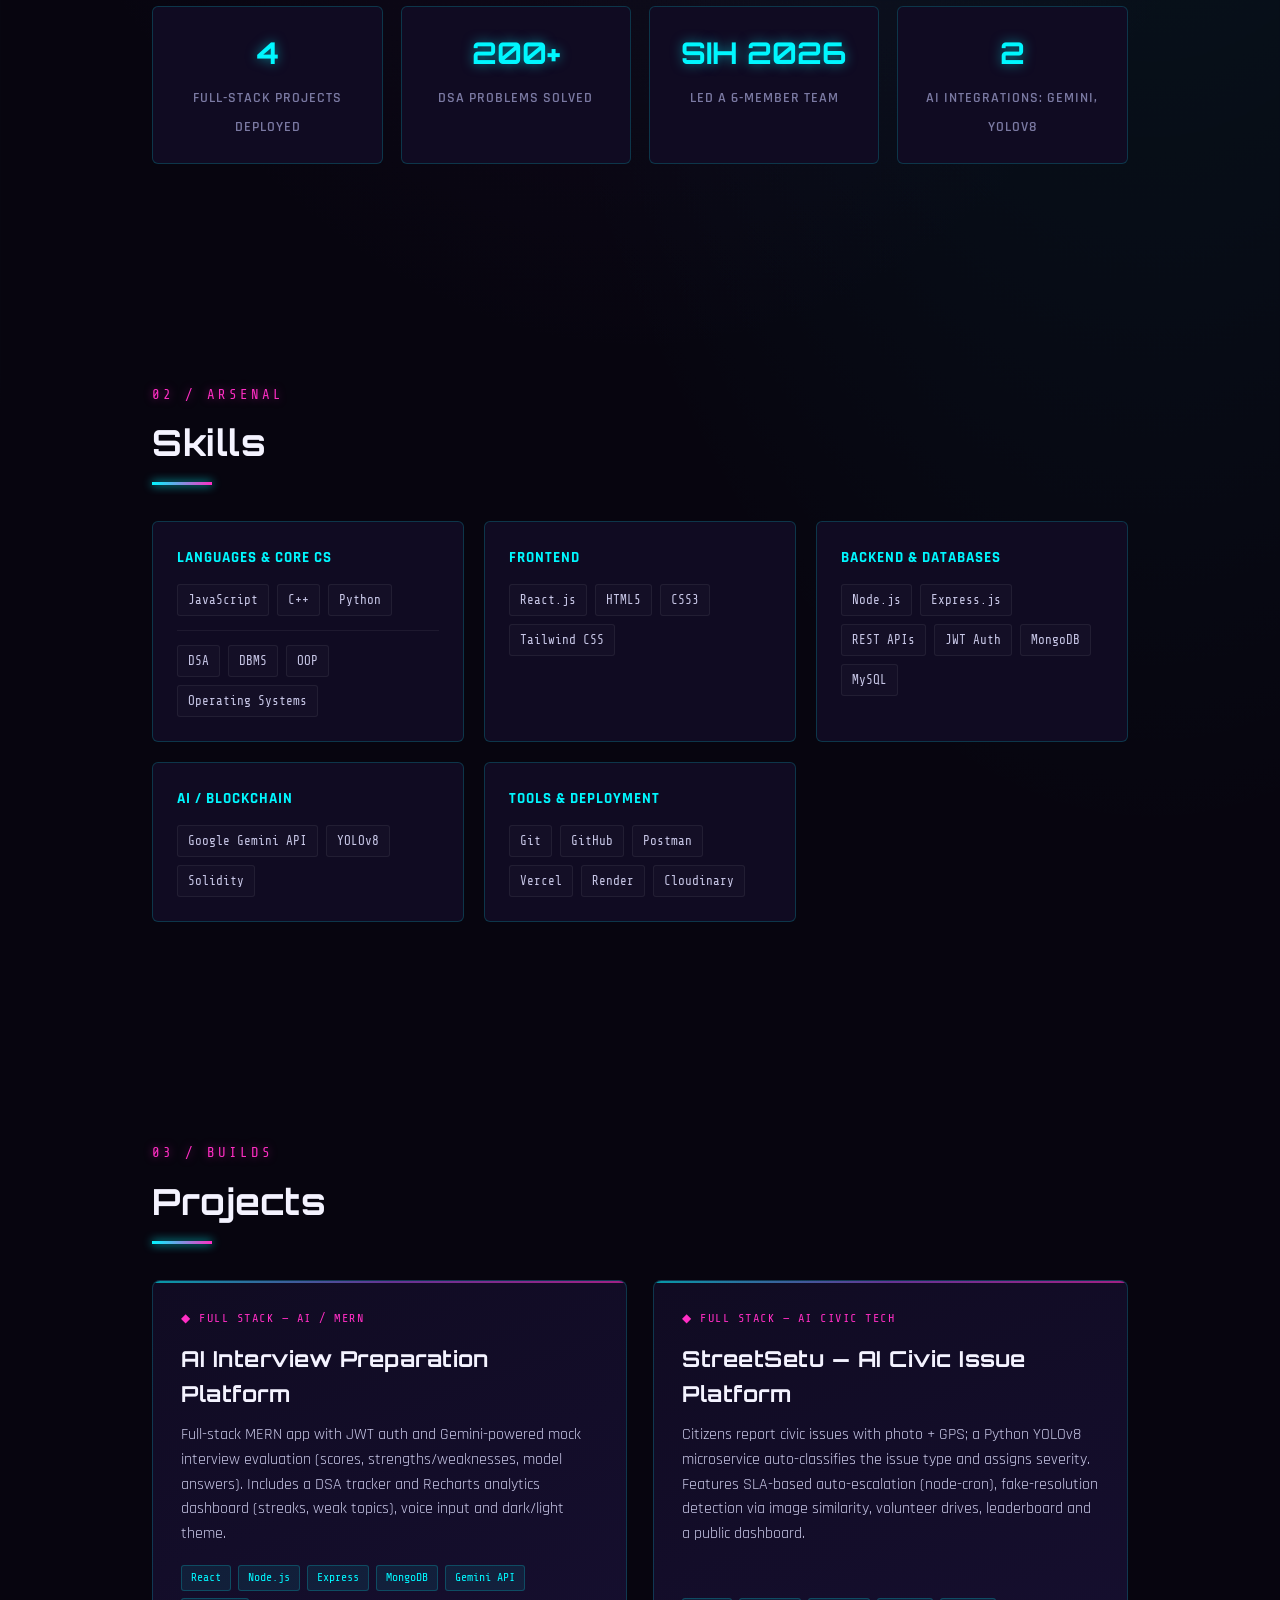
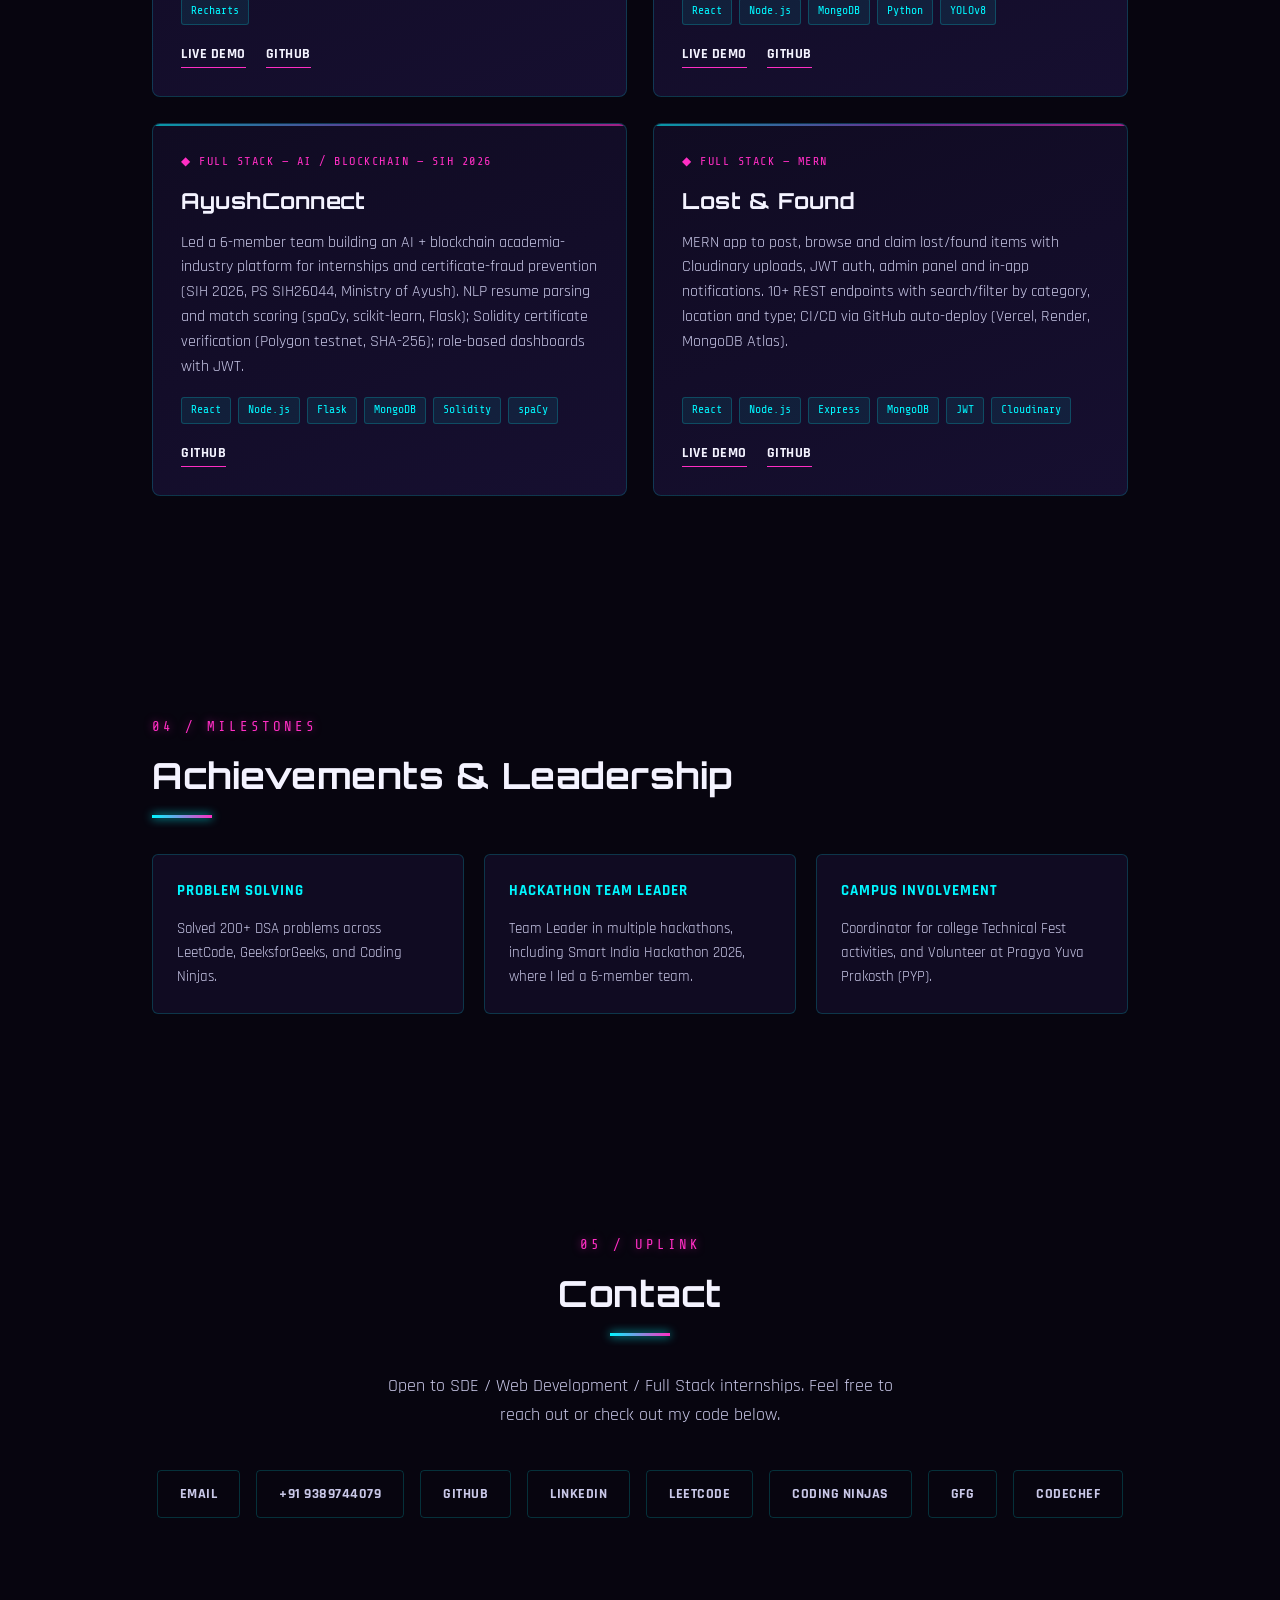
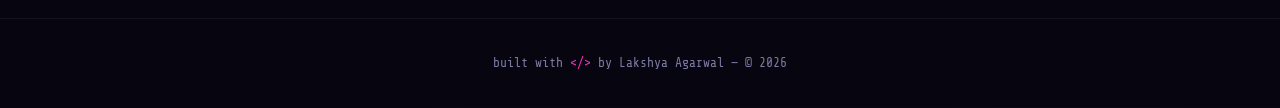
==== commit e1516b9d: "Redesign skills section and align portfolio with resume" ====
--- a/index.html
+++ b/index.html
@@ -11,7 +11,6 @@
 <title>Lakshya Agarwal — Full Stack Developer</title>
 <link rel="preconnect" href="https://fonts.googleapis.com">
 <link href="https://fonts.googleapis.com/css2?family=Orbitron:wght@500;700;900&family=Rajdhani:wght@400;500;600;700&family=Share+Tech+Mono&display=swap" rel="stylesheet">
-<link rel="stylesheet" href="skills.css">
 <style>
   :root{
     --bg:#07050f;
@@ -189,6 +188,17 @@
     border:1px solid var(--border-soft);padding:5px 10px;border-radius:3px;background:rgba(255,255,255,0.02);
   }
  
+  .skill-tags.sub{margin-top:14px;padding-top:14px;border-top:1px solid var(--border-soft);}
+  .skill-card .skill-tags span:hover{border-color:var(--cyan);color:var(--cyan);}
+
+  /* ===== HIGHLIGHTS ===== */
+  .highlights{display:grid;grid-template-columns:repeat(auto-fit,minmax(200px,1fr));gap:18px;margin-top:56px;}
+  .hl{
+    background:var(--surface);border:1px solid var(--border);border-radius:6px;padding:22px 20px;text-align:center;
+  }
+  .hl b{display:block;font-family:var(--disp);font-size:30px;color:var(--cyan);text-shadow:0 0 12px rgba(0,247,255,0.5);margin-bottom:6px;}
+  .hl span{font-size:14px;color:var(--text-dim);text-transform:uppercase;letter-spacing:1px;font-weight:600;}
+
   /* ===== PROJECTS ===== */
   .projects-grid{display:grid;grid-template-columns:repeat(auto-fit,minmax(320px,1fr));gap:26px;}
   .project-card{
@@ -293,14 +303,20 @@
     </div>
     <div class="neon-panel">
       <div class="panel-label">// profile.dat</div>
-      <div class="stat-row"><span>Branch</span><span>CSE</span></div>
+      <div class="stat-row"><span>Degree</span><span>B.Tech CSE</span></div>
       <div class="stat-row"><span>College</span><span>KCC ITM</span></div>
+      <div class="stat-row"><span>Graduating</span><span>2028</span></div>
       <div class="stat-row"><span>Location</span><span>Greater Noida, UP</span></div>
       <div class="stat-row"><span>CGPA</span><span>7.82 (up to Sem 4)</span></div>
-      <div class="stat-row"><span>DSA Solved</span><span>200+</span></div>
-      <div class="stat-row"><span>Projects Deployed</span><span>4</span></div>
+      <div class="stat-row"><span>SGPA</span><span>7.92 (S3) · 8.00 (S4)</span></div>
       <div class="stat-row"><span>Status</span><span>Open to Internship</span></div>
     </div>
+  </div>
+  <div class="highlights">
+    <div class="hl"><b>4</b><span>Full-stack projects deployed</span></div>
+    <div class="hl"><b>200+</b><span>DSA problems solved</span></div>
+    <div class="hl"><b>SIH 2026</b><span>Led a 6-member team</span></div>
+    <div class="hl"><b>2</b><span>AI integrations: Gemini, YOLOv8</span></div>
   </div>
 </section>
  
@@ -311,180 +327,28 @@
     <h2 class="sec-title">Skills</h2>
   </div>
 
-  <div class="skills-bar-grid">
-
-    <div class="skill-card">
-      <h3>Languages</h3>
-      <div class="skill-item">
-        <div class="skill-line"><span>C++</span><span class="skill-pct">75%</span></div>
-        <div class="skill-track"><div class="skill-fill" data-percent="75"></div></div>
-      </div>
-      <div class="skill-item">
-        <div class="skill-line"><span>Python</span><span class="skill-pct">70%</span></div>
-        <div class="skill-track"><div class="skill-fill" data-percent="70"></div></div>
-      </div>
-      <div class="skill-item">
-        <div class="skill-line"><span>JavaScript</span><span class="skill-pct">85%</span></div>
-        <div class="skill-track"><div class="skill-fill" data-percent="85"></div></div>
-      </div>
-    </div>
-
+  <div class="skills-grid">
+    <div class="skill-card">
+      <h3>Languages &amp; Core CS</h3>
+      <div class="skill-tags"><span>JavaScript</span><span>C++</span><span>Python</span></div>
+      <div class="skill-tags sub"><span>DSA</span><span>DBMS</span><span>OOP</span><span>Operating Systems</span></div>
+    </div>
     <div class="skill-card">
       <h3>Frontend</h3>
-      <div class="skill-item">
-        <div class="skill-line"><span>React</span><span class="skill-pct">80%</span></div>
-        <div class="skill-track"><div class="skill-fill" data-percent="80"></div></div>
-      </div>
-      <div class="skill-item">
-        <div class="skill-line"><span>HTML / CSS</span><span class="skill-pct">90%</span></div>
-        <div class="skill-track"><div class="skill-fill" data-percent="90"></div></div>
-      </div>
-      <div class="skill-item">
-        <div class="skill-line"><span>Tailwind</span><span class="skill-pct">80%</span></div>
-        <div class="skill-track"><div class="skill-fill" data-percent="80"></div></div>
-      </div>
-      <div class="skill-item">
-        <div class="skill-line"><span>Vite</span><span class="skill-pct">75%</span></div>
-        <div class="skill-track"><div class="skill-fill" data-percent="75"></div></div>
-      </div>
-      <div class="skill-item">
-        <div class="skill-line"><span>React Router</span><span class="skill-pct">75%</span></div>
-        <div class="skill-track"><div class="skill-fill" data-percent="75"></div></div>
-      </div>
-      <div class="skill-item">
-        <div class="skill-line"><span>Recharts</span><span class="skill-pct">70%</span></div>
-        <div class="skill-track"><div class="skill-fill" data-percent="70"></div></div>
-      </div>
-    </div>
-
-    <div class="skill-card">
-      <h3>Backend</h3>
-      <div class="skill-item">
-        <div class="skill-line"><span>Node.js</span><span class="skill-pct">75%</span></div>
-        <div class="skill-track"><div class="skill-fill" data-percent="75"></div></div>
-      </div>
-      <div class="skill-item">
-        <div class="skill-line"><span>Express</span><span class="skill-pct">75%</span></div>
-        <div class="skill-track"><div class="skill-fill" data-percent="75"></div></div>
-      </div>
-      <div class="skill-item">
-        <div class="skill-line"><span>Flask</span><span class="skill-pct">65%</span></div>
-        <div class="skill-track"><div class="skill-fill" data-percent="65"></div></div>
-      </div>
-      <div class="skill-item">
-        <div class="skill-line"><span>RESTful APIs</span><span class="skill-pct">80%</span></div>
-        <div class="skill-track"><div class="skill-fill" data-percent="80"></div></div>
-      </div>
-    </div>
-
-    <div class="skill-card">
-      <h3>AI / ML</h3>
-      <div class="skill-item">
-        <div class="skill-line"><span>Google Gemini API</span><span class="skill-pct">75%</span></div>
-        <div class="skill-track"><div class="skill-fill" data-percent="75"></div></div>
-      </div>
-      <div class="skill-item">
-        <div class="skill-line"><span>YOLOv8</span><span class="skill-pct">65%</span></div>
-        <div class="skill-track"><div class="skill-fill" data-percent="65"></div></div>
-      </div>
-      <div class="skill-item">
-        <div class="skill-line"><span>spaCy</span><span class="skill-pct">65%</span></div>
-        <div class="skill-track"><div class="skill-fill" data-percent="65"></div></div>
-      </div>
-      <div class="skill-item">
-        <div class="skill-line"><span>scikit-learn</span><span class="skill-pct">60%</span></div>
-        <div class="skill-track"><div class="skill-fill" data-percent="60"></div></div>
-      </div>
-    </div>
-
-    <div class="skill-card">
-      <h3>Blockchain</h3>
-      <div class="skill-item">
-        <div class="skill-line"><span>Solidity</span><span class="skill-pct">60%</span></div>
-        <div class="skill-track"><div class="skill-fill" data-percent="60"></div></div>
-      </div>
-      <div class="skill-item">
-        <div class="skill-line"><span>Hardhat</span><span class="skill-pct">60%</span></div>
-        <div class="skill-track"><div class="skill-fill" data-percent="60"></div></div>
-      </div>
-      <div class="skill-item">
-        <div class="skill-line"><span>Ethers.js</span><span class="skill-pct">55%</span></div>
-        <div class="skill-track"><div class="skill-fill" data-percent="55"></div></div>
-      </div>
-      <div class="skill-item">
-        <div class="skill-line"><span>Polygon Testnet</span><span class="skill-pct">55%</span></div>
-        <div class="skill-track"><div class="skill-fill" data-percent="55"></div></div>
-      </div>
-    </div>
-
-    <div class="skill-card">
-      <h3>Database</h3>
-      <div class="skill-item">
-        <div class="skill-line"><span>MongoDB</span><span class="skill-pct">80%</span></div>
-        <div class="skill-track"><div class="skill-fill" data-percent="80"></div></div>
-      </div>
-      <div class="skill-item">
-        <div class="skill-line"><span>MySQL</span><span class="skill-pct">65%</span></div>
-        <div class="skill-track"><div class="skill-fill" data-percent="65"></div></div>
-      </div>
-    </div>
-
-    <div class="skill-card">
-      <h3>Tools & Services</h3>
-      <div class="skill-item">
-        <div class="skill-line"><span>Git / GitHub</span><span class="skill-pct">85%</span></div>
-        <div class="skill-track"><div class="skill-fill" data-percent="85"></div></div>
-      </div>
-      <div class="skill-item">
-        <div class="skill-line"><span>VS Code</span><span class="skill-pct">90%</span></div>
-        <div class="skill-track"><div class="skill-fill" data-percent="90"></div></div>
-      </div>
-      <div class="skill-item">
-        <div class="skill-line"><span>JWT</span><span class="skill-pct">75%</span></div>
-        <div class="skill-track"><div class="skill-fill" data-percent="75"></div></div>
-      </div>
-      <div class="skill-item">
-        <div class="skill-line"><span>Cloudinary</span><span class="skill-pct">70%</span></div>
-        <div class="skill-track"><div class="skill-fill" data-percent="70"></div></div>
-      </div>
-      <div class="skill-item">
-        <div class="skill-line"><span>Postman</span><span class="skill-pct">80%</span></div>
-        <div class="skill-track"><div class="skill-fill" data-percent="80"></div></div>
-      </div>
-      <div class="skill-item">
-        <div class="skill-line"><span>Vercel / Render</span><span class="skill-pct">75%</span></div>
-        <div class="skill-track"><div class="skill-fill" data-percent="75"></div></div>
-      </div>
-      <div class="skill-item">
-        <div class="skill-line"><span>Web Speech API</span><span class="skill-pct">65%</span></div>
-        <div class="skill-track"><div class="skill-fill" data-percent="65"></div></div>
-      </div>
-    </div>
-
-    <div class="skill-card">
-      <h3>Core CS</h3>
-      <div class="skill-item">
-        <div class="skill-line"><span>DSA</span><span class="skill-pct">75%</span></div>
-        <div class="skill-track"><div class="skill-fill" data-percent="75"></div></div>
-      </div>
-      <div class="skill-item">
-        <div class="skill-line"><span>OOPs</span><span class="skill-pct">60%</span></div>
-        <div class="skill-track"><div class="skill-fill" data-percent="60"></div></div>
-      </div>
-      <div class="skill-item">
-        <div class="skill-line"><span>Operating Systems</span><span class="skill-pct">65%</span></div>
-        <div class="skill-track"><div class="skill-fill" data-percent="65"></div></div>
-      </div>
-      <div class="skill-item">
-        <div class="skill-line"><span>DBMS</span><span class="skill-pct">60%</span></div>
-        <div class="skill-track"><div class="skill-fill" data-percent="60"></div></div>
-      </div>
-      <div class="skill-item">
-        <div class="skill-line"><span>System Design</span><span class="skill-pct">60%</span></div>
-        <div class="skill-track"><div class="skill-fill" data-percent="60"></div></div>
-      </div>
-    </div>
-
+      <div class="skill-tags"><span>React.js</span><span>HTML5</span><span>CSS3</span><span>Tailwind CSS</span></div>
+    </div>
+    <div class="skill-card">
+      <h3>Backend &amp; Databases</h3>
+      <div class="skill-tags"><span>Node.js</span><span>Express.js</span><span>REST APIs</span><span>JWT Auth</span><span>MongoDB</span><span>MySQL</span></div>
+    </div>
+    <div class="skill-card">
+      <h3>AI / Blockchain</h3>
+      <div class="skill-tags"><span>Google Gemini API</span><span>YOLOv8</span><span>Solidity</span></div>
+    </div>
+    <div class="skill-card">
+      <h3>Tools &amp; Deployment</h3>
+      <div class="skill-tags"><span>Git</span><span>GitHub</span><span>Postman</span><span>Vercel</span><span>Render</span><span>Cloudinary</span></div>
+    </div>
   </div>
 </section>
  
@@ -571,6 +435,5 @@
   built with <span>&lt;/&gt;</span> by Lakshya Agarwal — © 2026
 </footer>
  
-<script src="skills.js"></script>
 </body>
 </html>
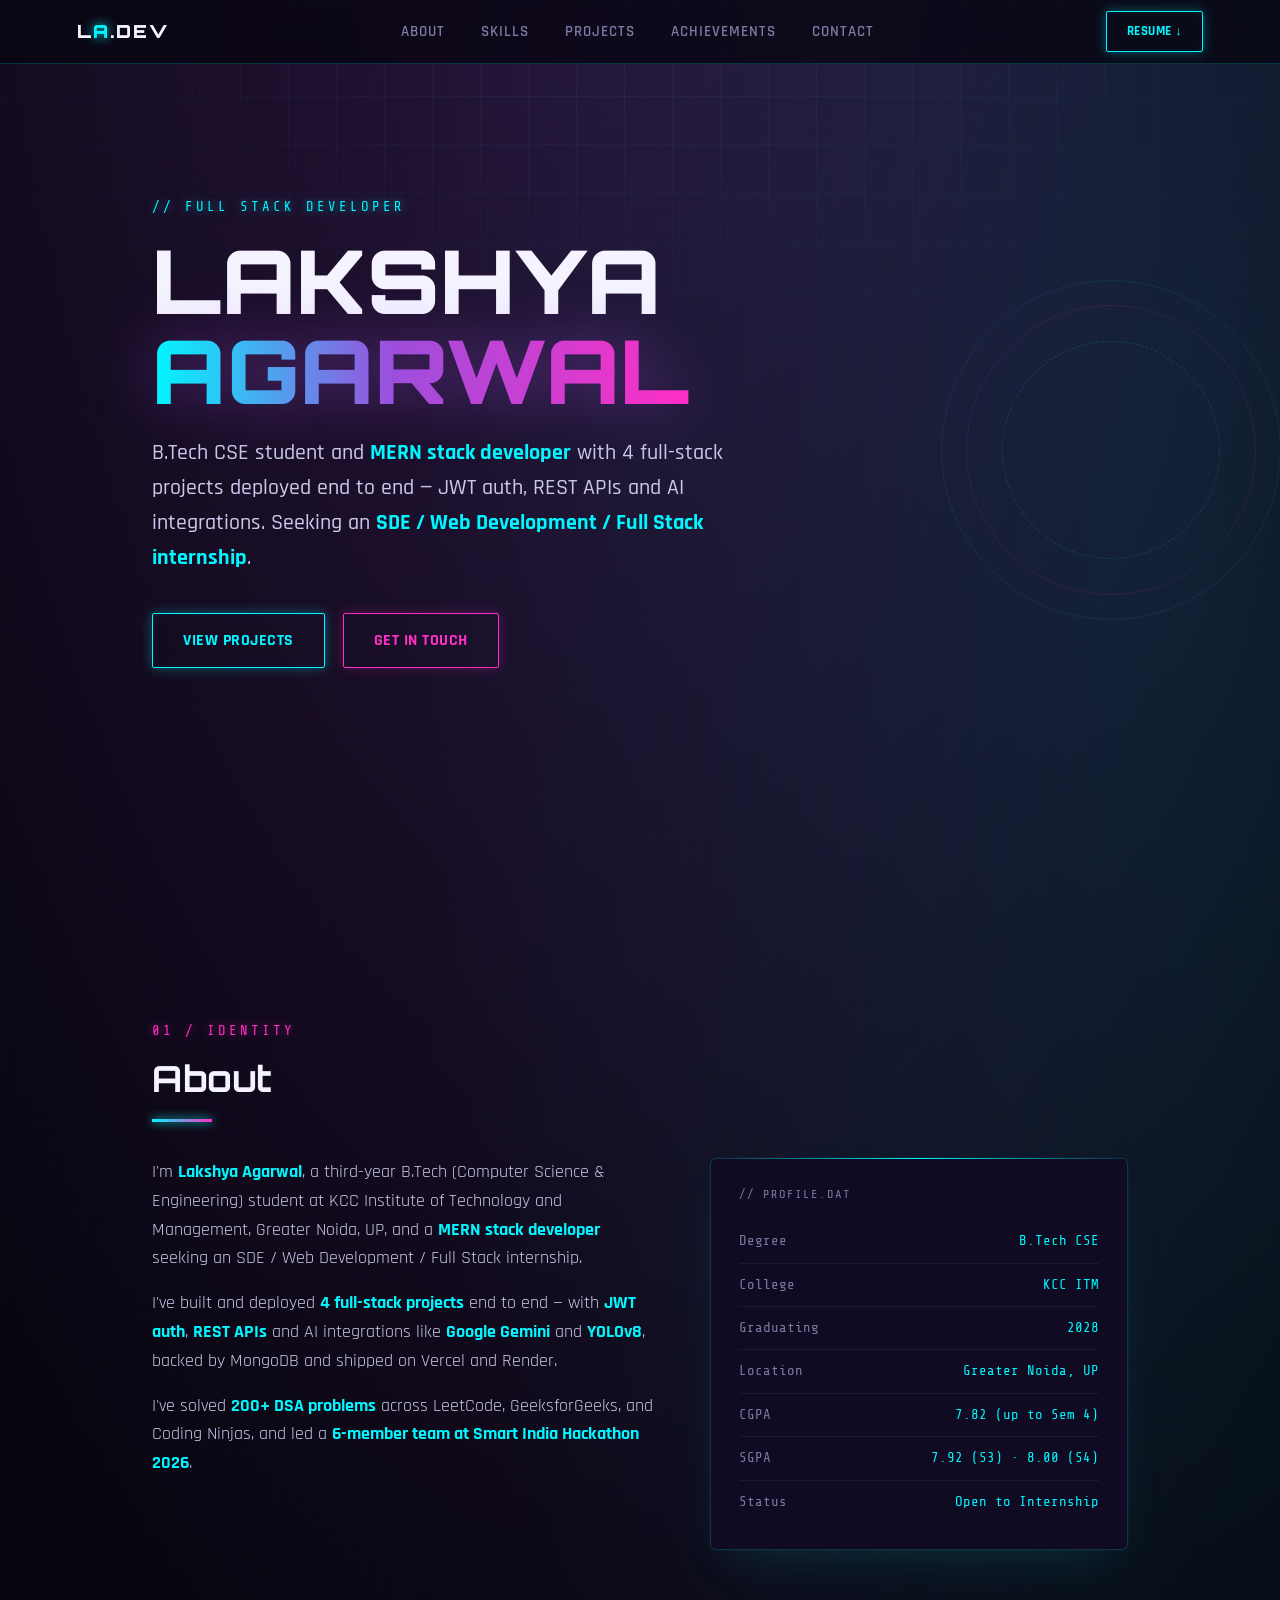
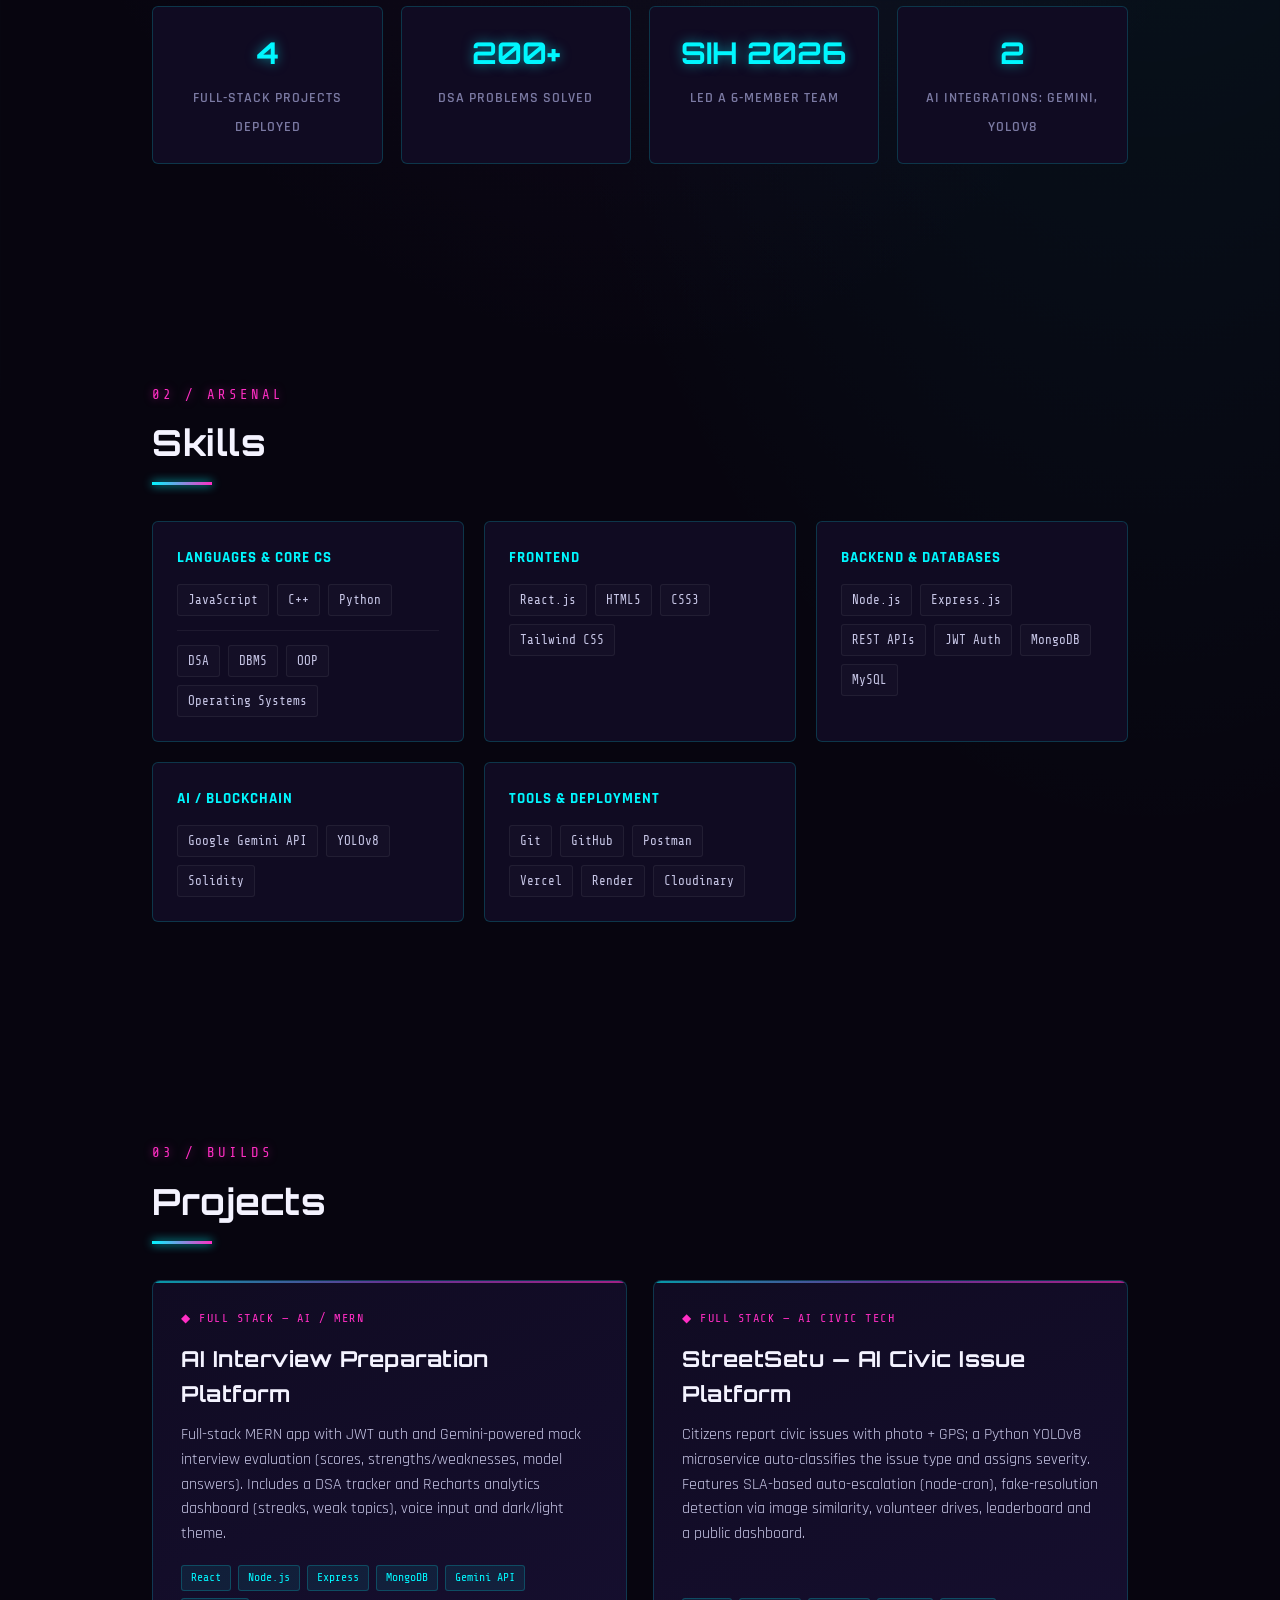
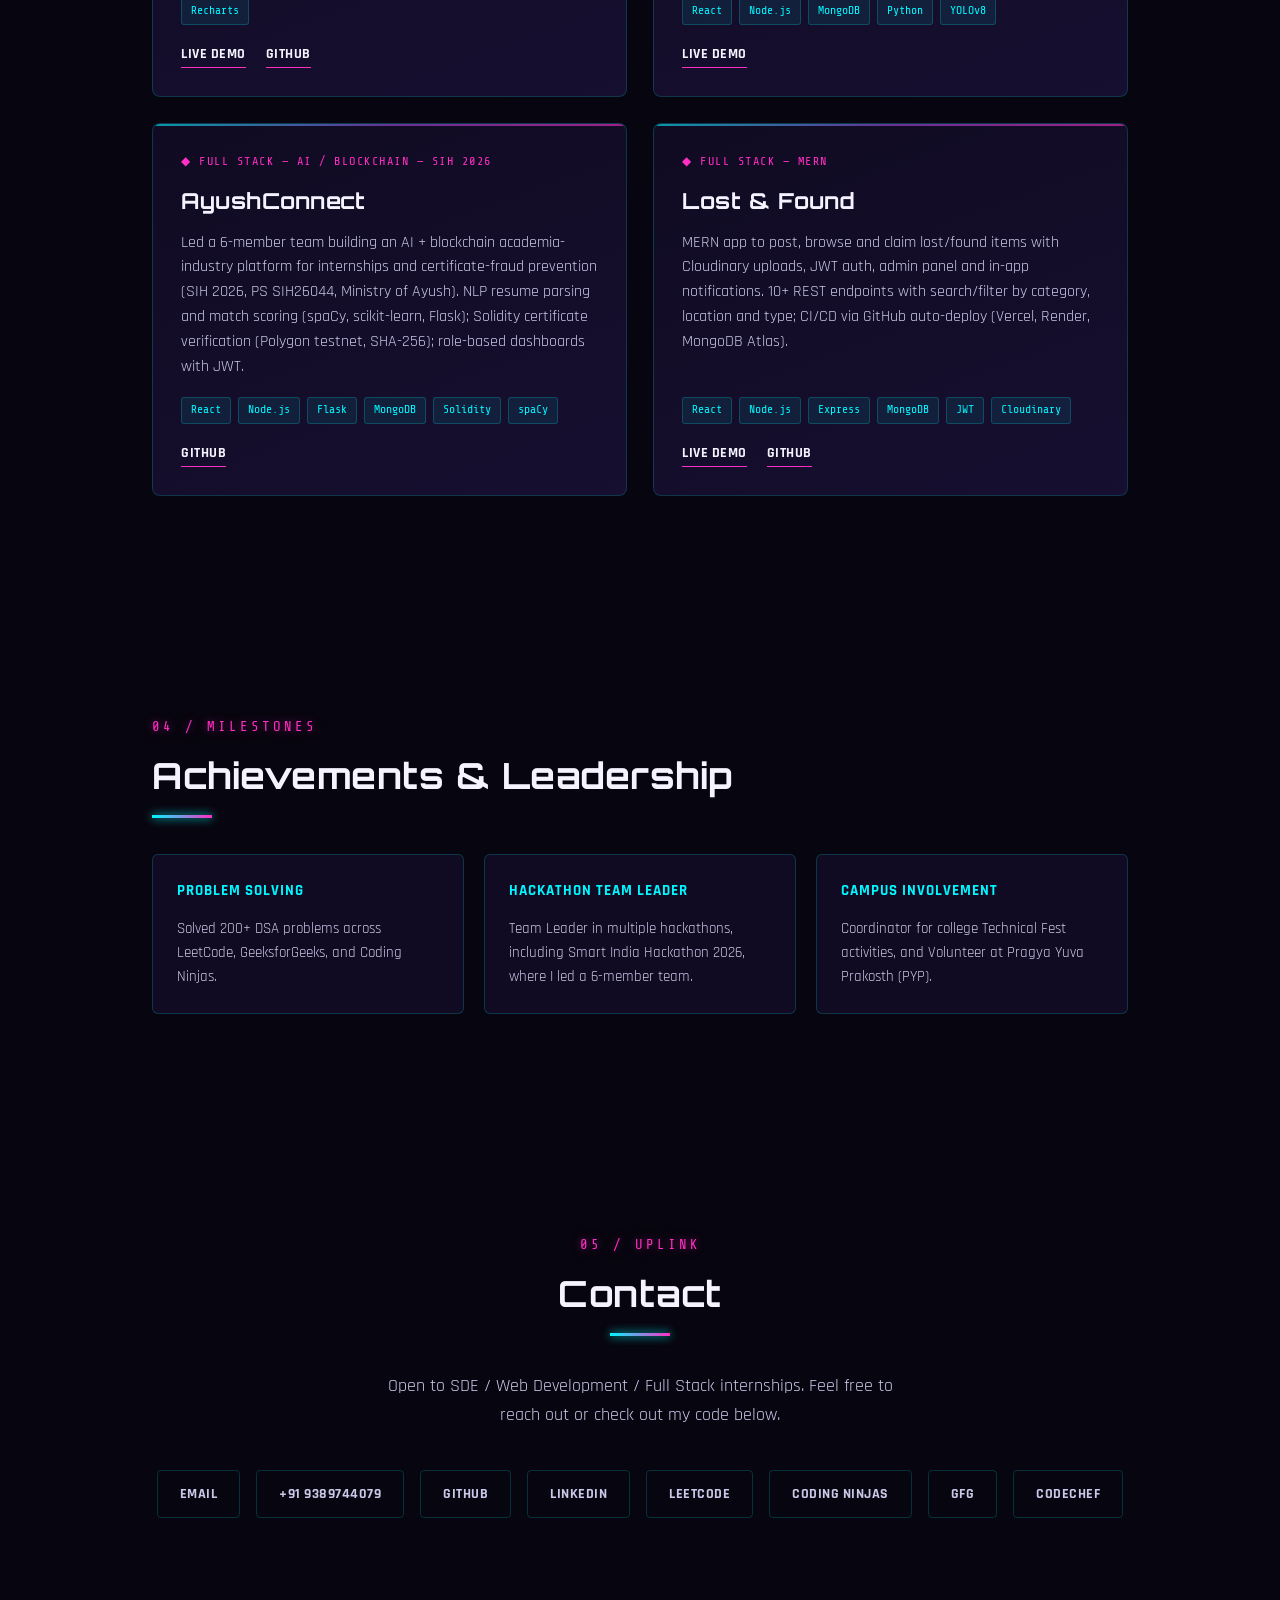
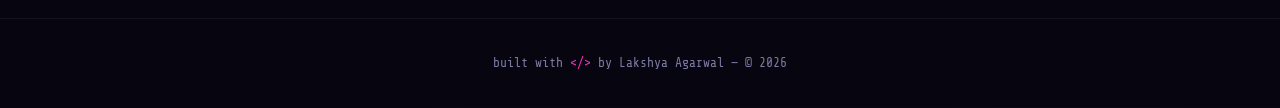
==== commit 09484e30: "Add StreetSetu live demo link" ====
--- a/index.html
+++ b/index.html
@@ -371,7 +371,7 @@
       <h3>StreetSetu — AI Civic Issue Platform</h3>
       <p>Citizens report civic issues with photo + GPS; a Python YOLOv8 microservice auto-classifies the issue type and assigns severity. Features SLA-based auto-escalation (node-cron), fake-resolution detection via image similarity, volunteer drives, leaderboard and a public dashboard.</p>
       <div class="project-stack"><span>React</span><span>Node.js</span><span>MongoDB</span><span>Python</span><span>YOLOv8</span></div>
-      <div class="project-links"><a href="STREETSETU_LIVE_URL" target="_blank">Live Demo</a><a href="STREETSETU_GITHUB_URL" target="_blank">GitHub</a></div>
+      <div class="project-links"><a href="https://street-setu-seven.vercel.app/" target="_blank">Live Demo</a></div>
     </div>
     <div class="project-card">
       <div class="project-tag">◆ Full Stack — AI / Blockchain — SIH 2026</div>
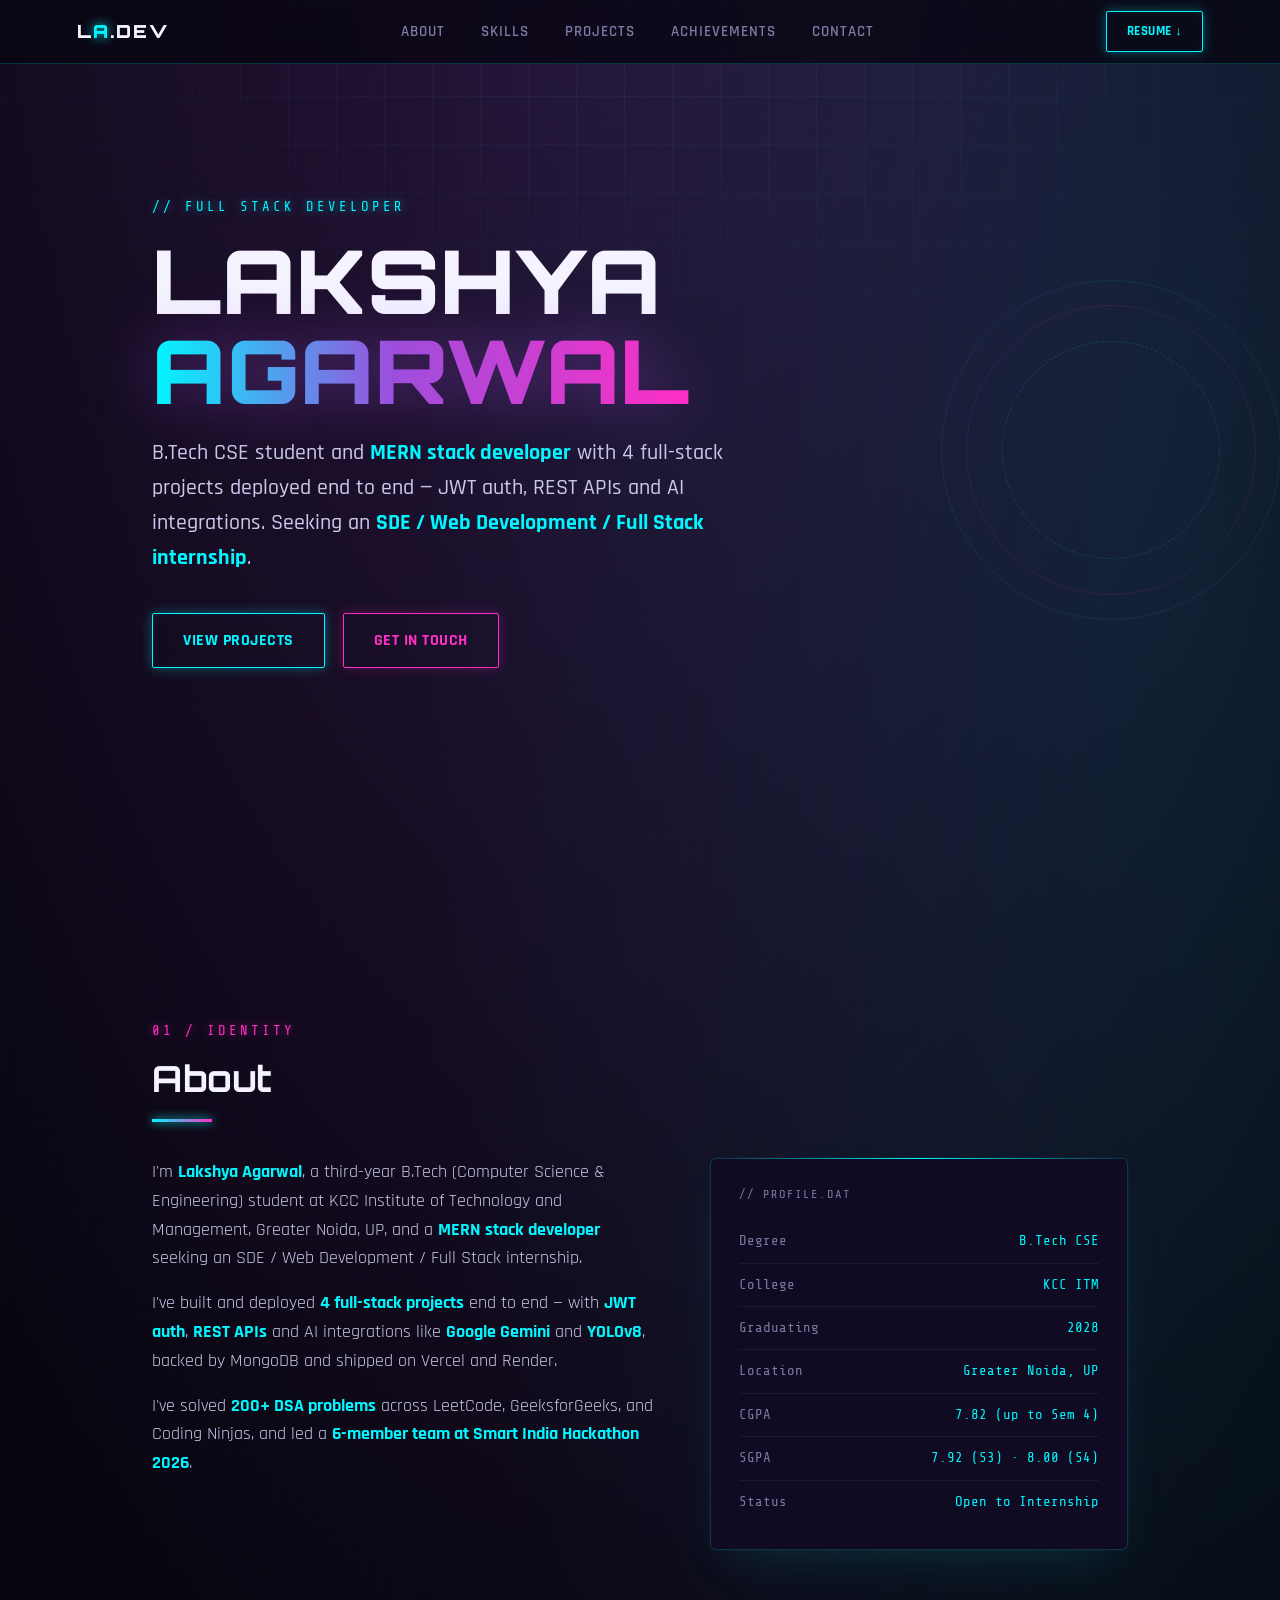
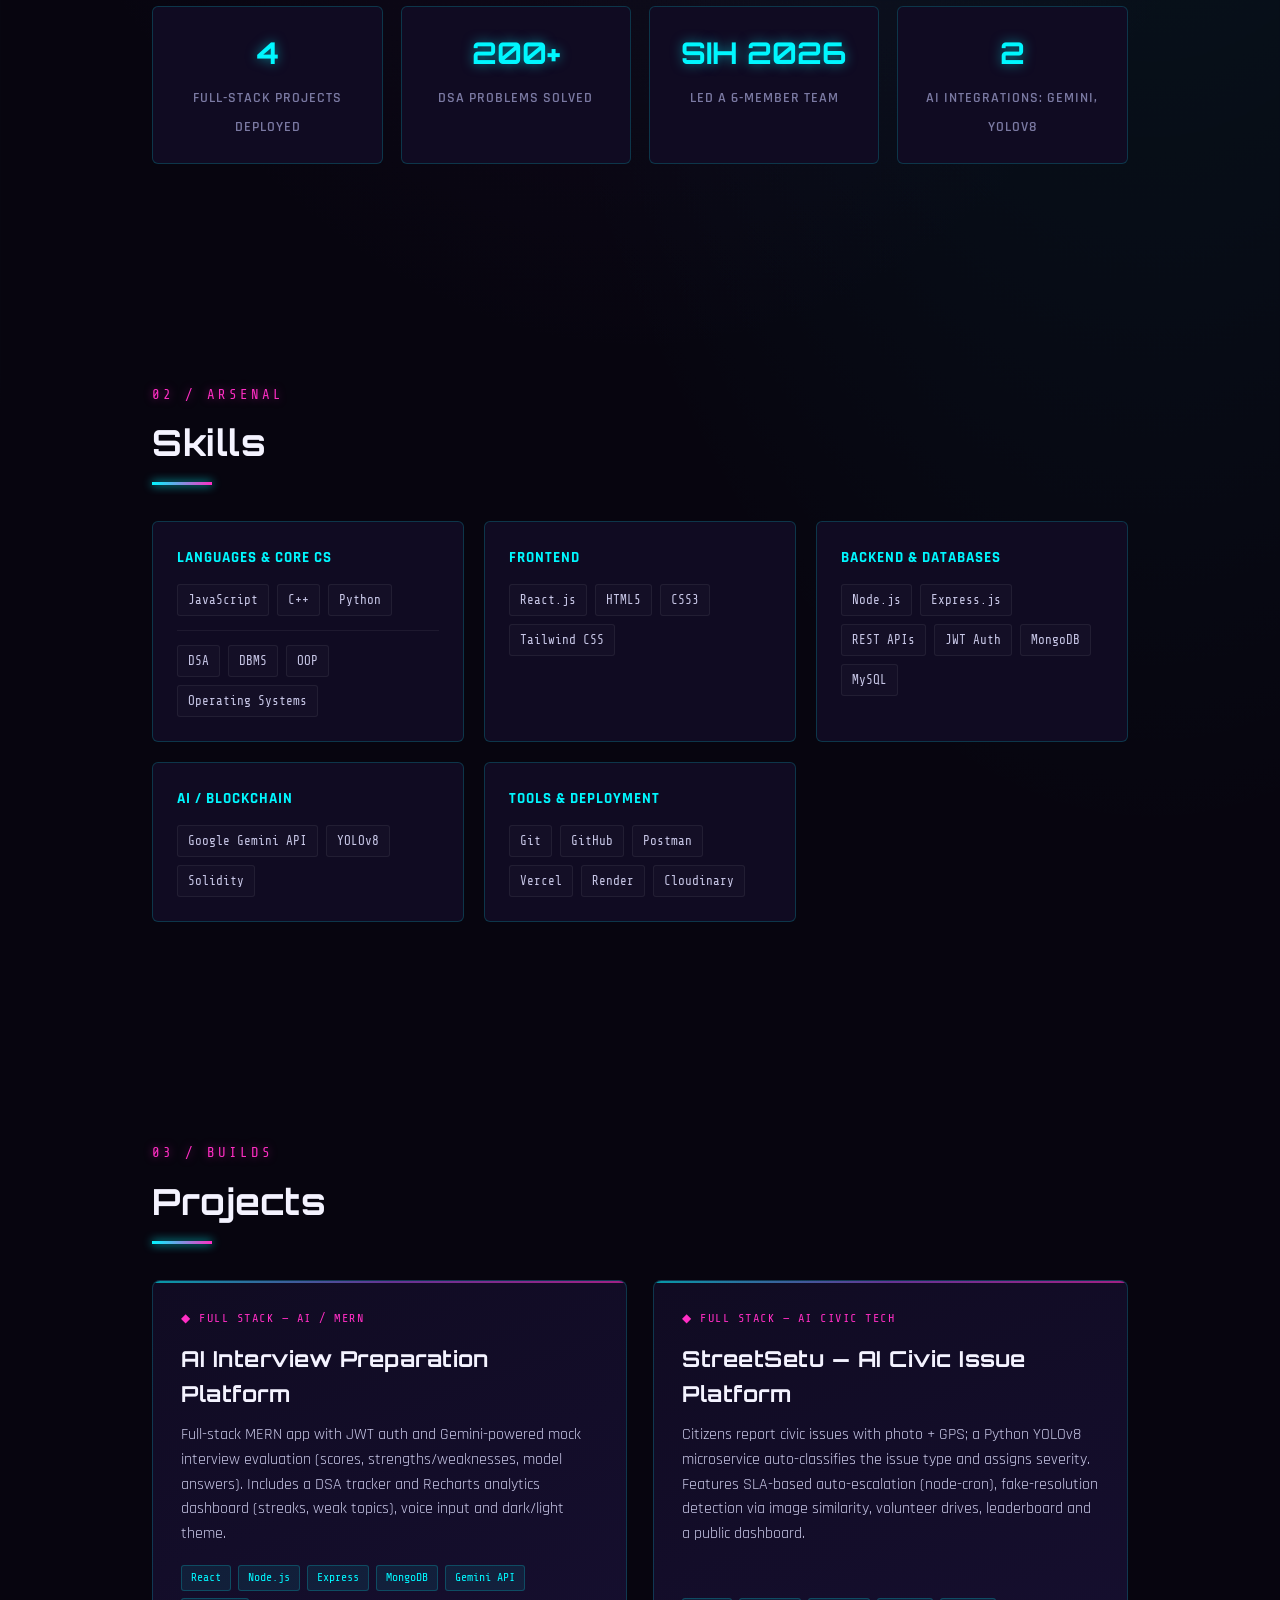
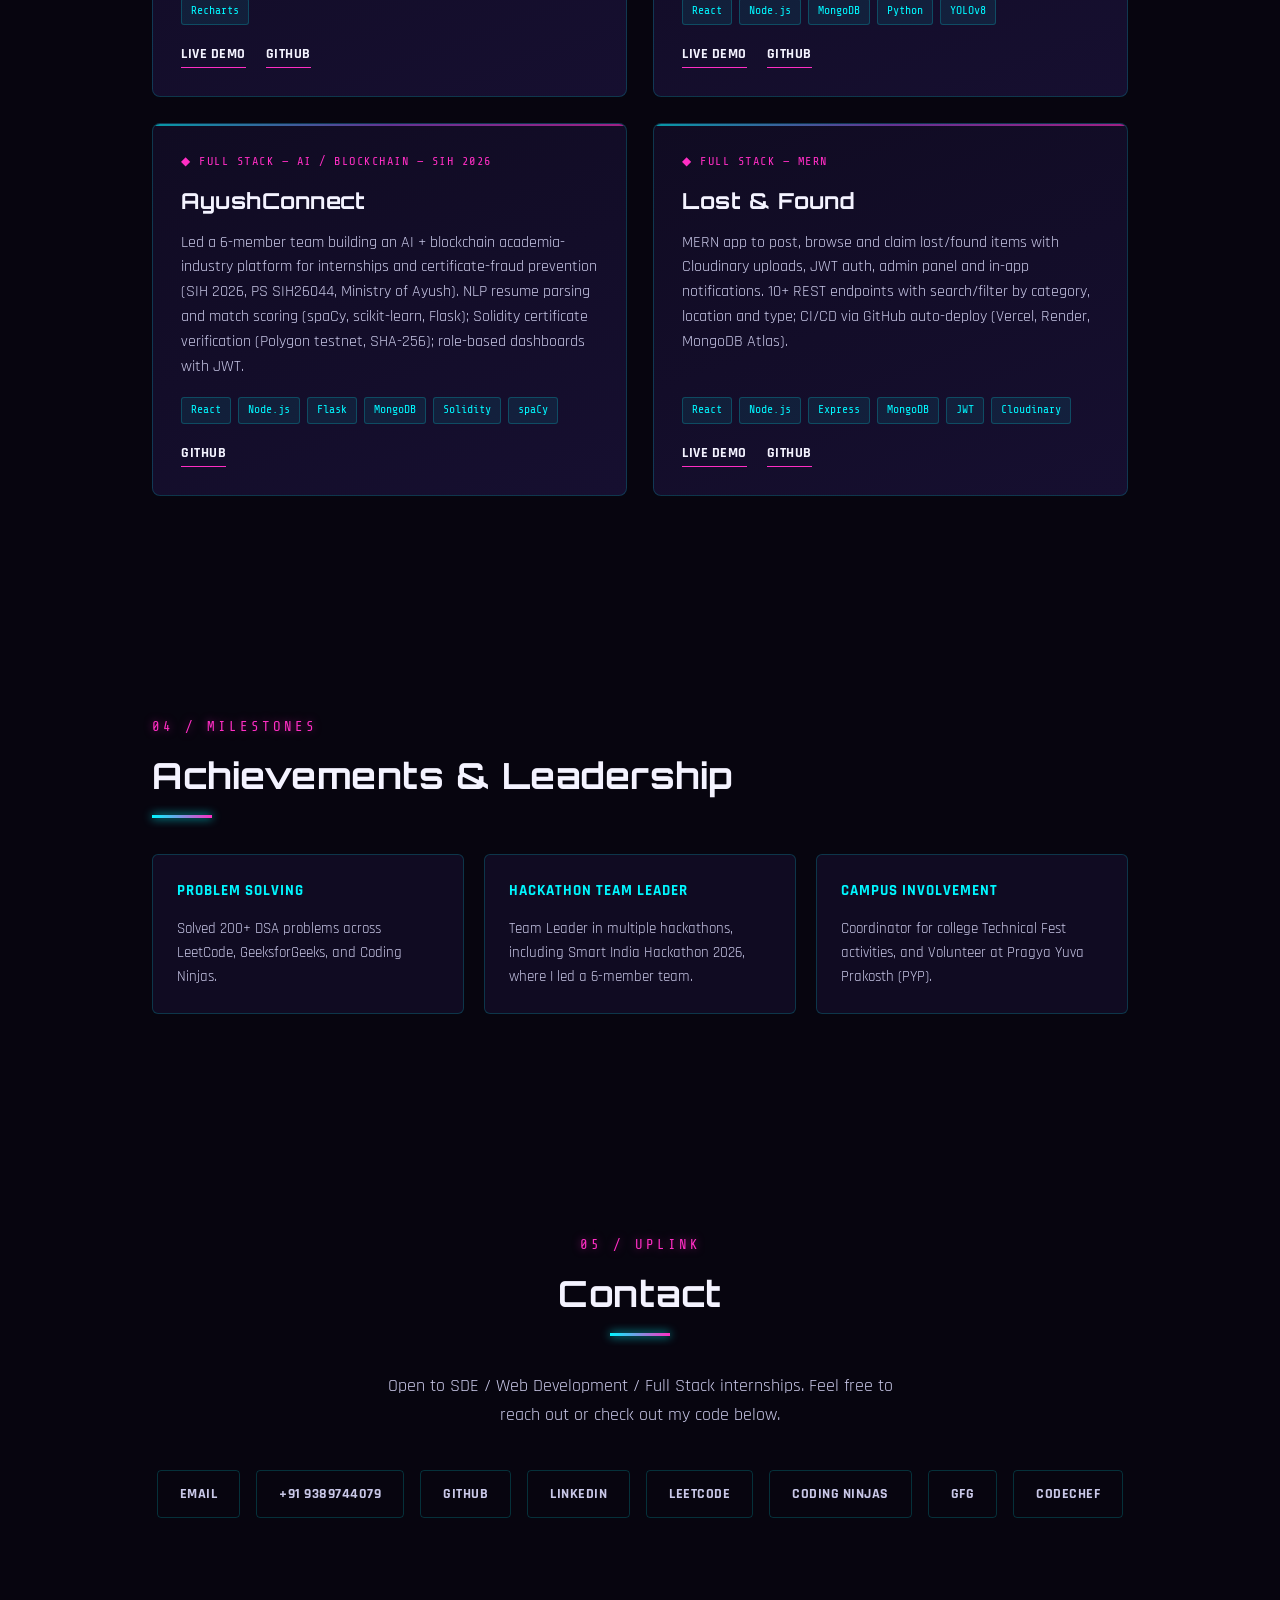
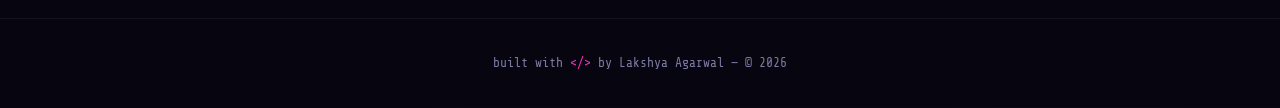
==== commit 5f3946a0: "Add StreetSetu GitHub link" ====
--- a/index.html
+++ b/index.html
@@ -371,7 +371,7 @@
       <h3>StreetSetu — AI Civic Issue Platform</h3>
       <p>Citizens report civic issues with photo + GPS; a Python YOLOv8 microservice auto-classifies the issue type and assigns severity. Features SLA-based auto-escalation (node-cron), fake-resolution detection via image similarity, volunteer drives, leaderboard and a public dashboard.</p>
       <div class="project-stack"><span>React</span><span>Node.js</span><span>MongoDB</span><span>Python</span><span>YOLOv8</span></div>
-      <div class="project-links"><a href="https://street-setu-seven.vercel.app/" target="_blank">Live Demo</a></div>
+      <div class="project-links"><a href="https://street-setu-seven.vercel.app/" target="_blank">Live Demo</a><a href="https://github.com/lakshya778/StreetSetu" target="_blank">GitHub</a></div>
     </div>
     <div class="project-card">
       <div class="project-tag">◆ Full Stack — AI / Blockchain — SIH 2026</div>
